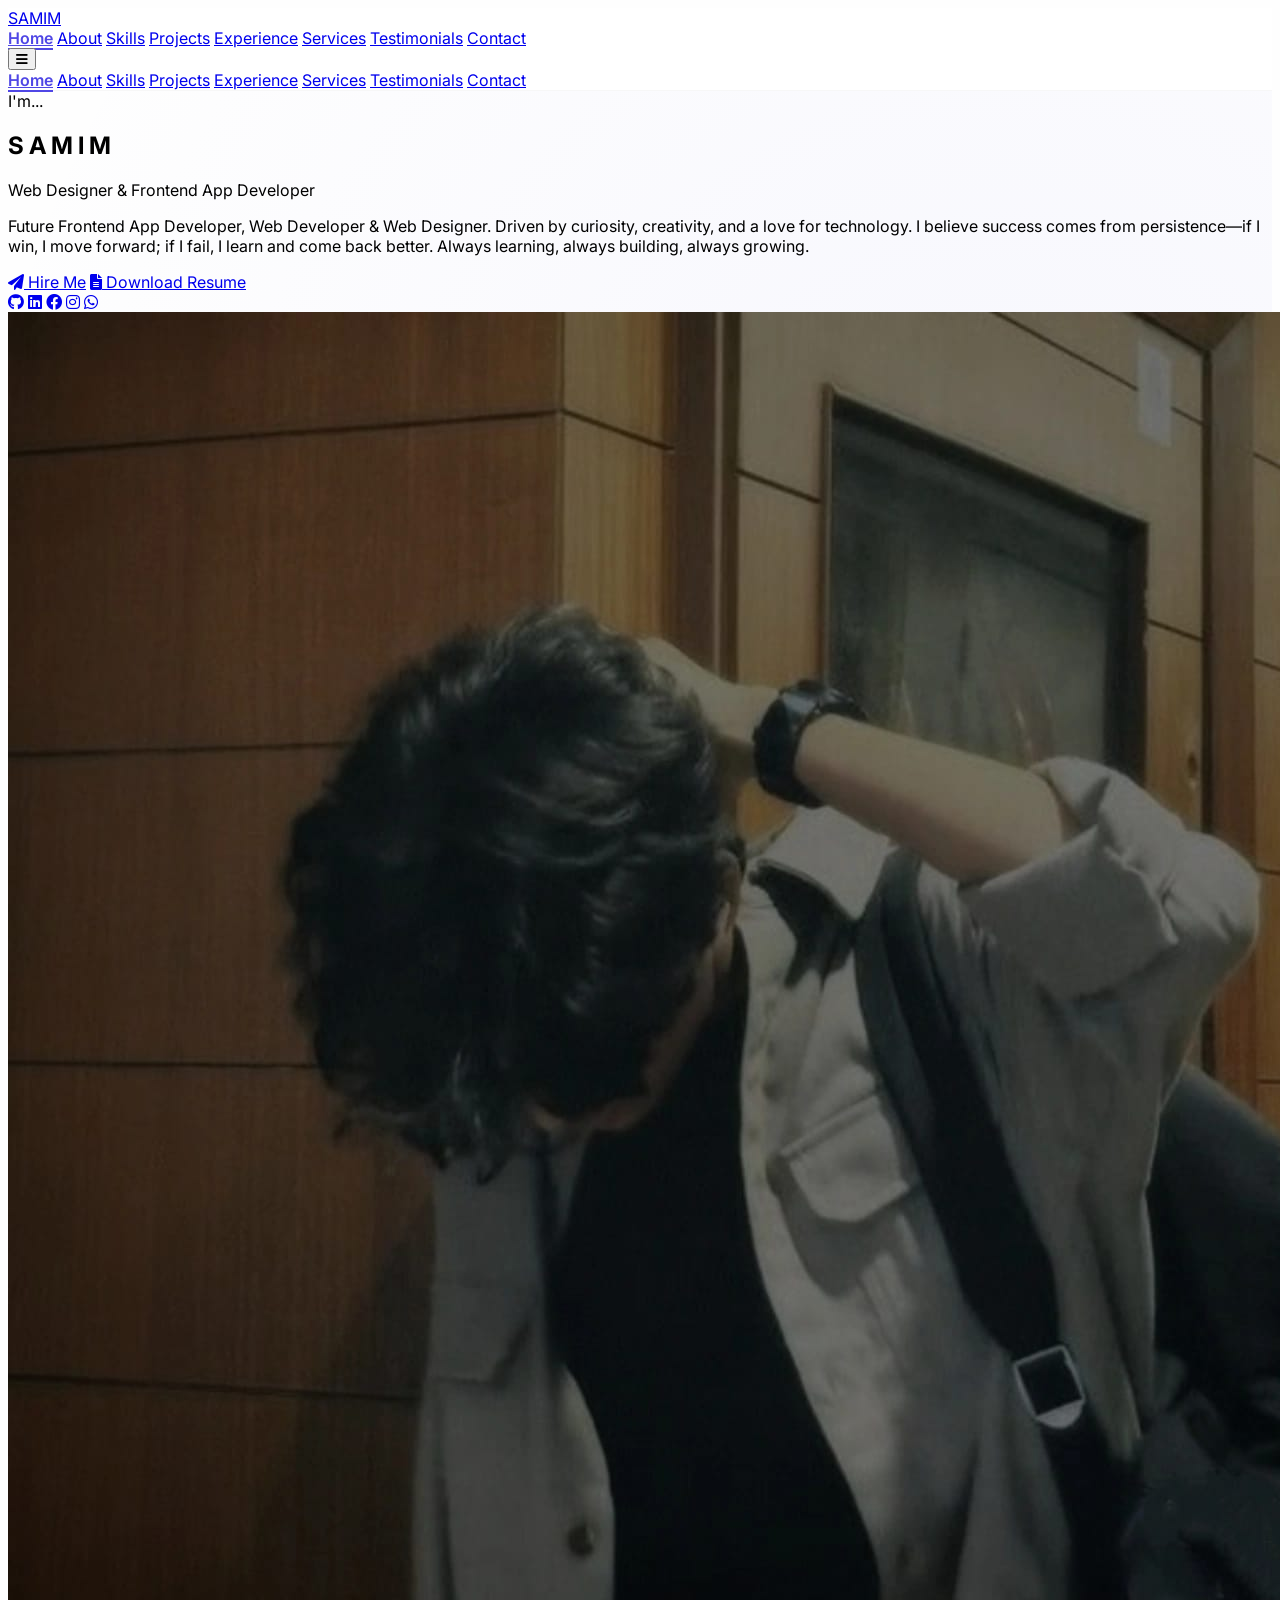
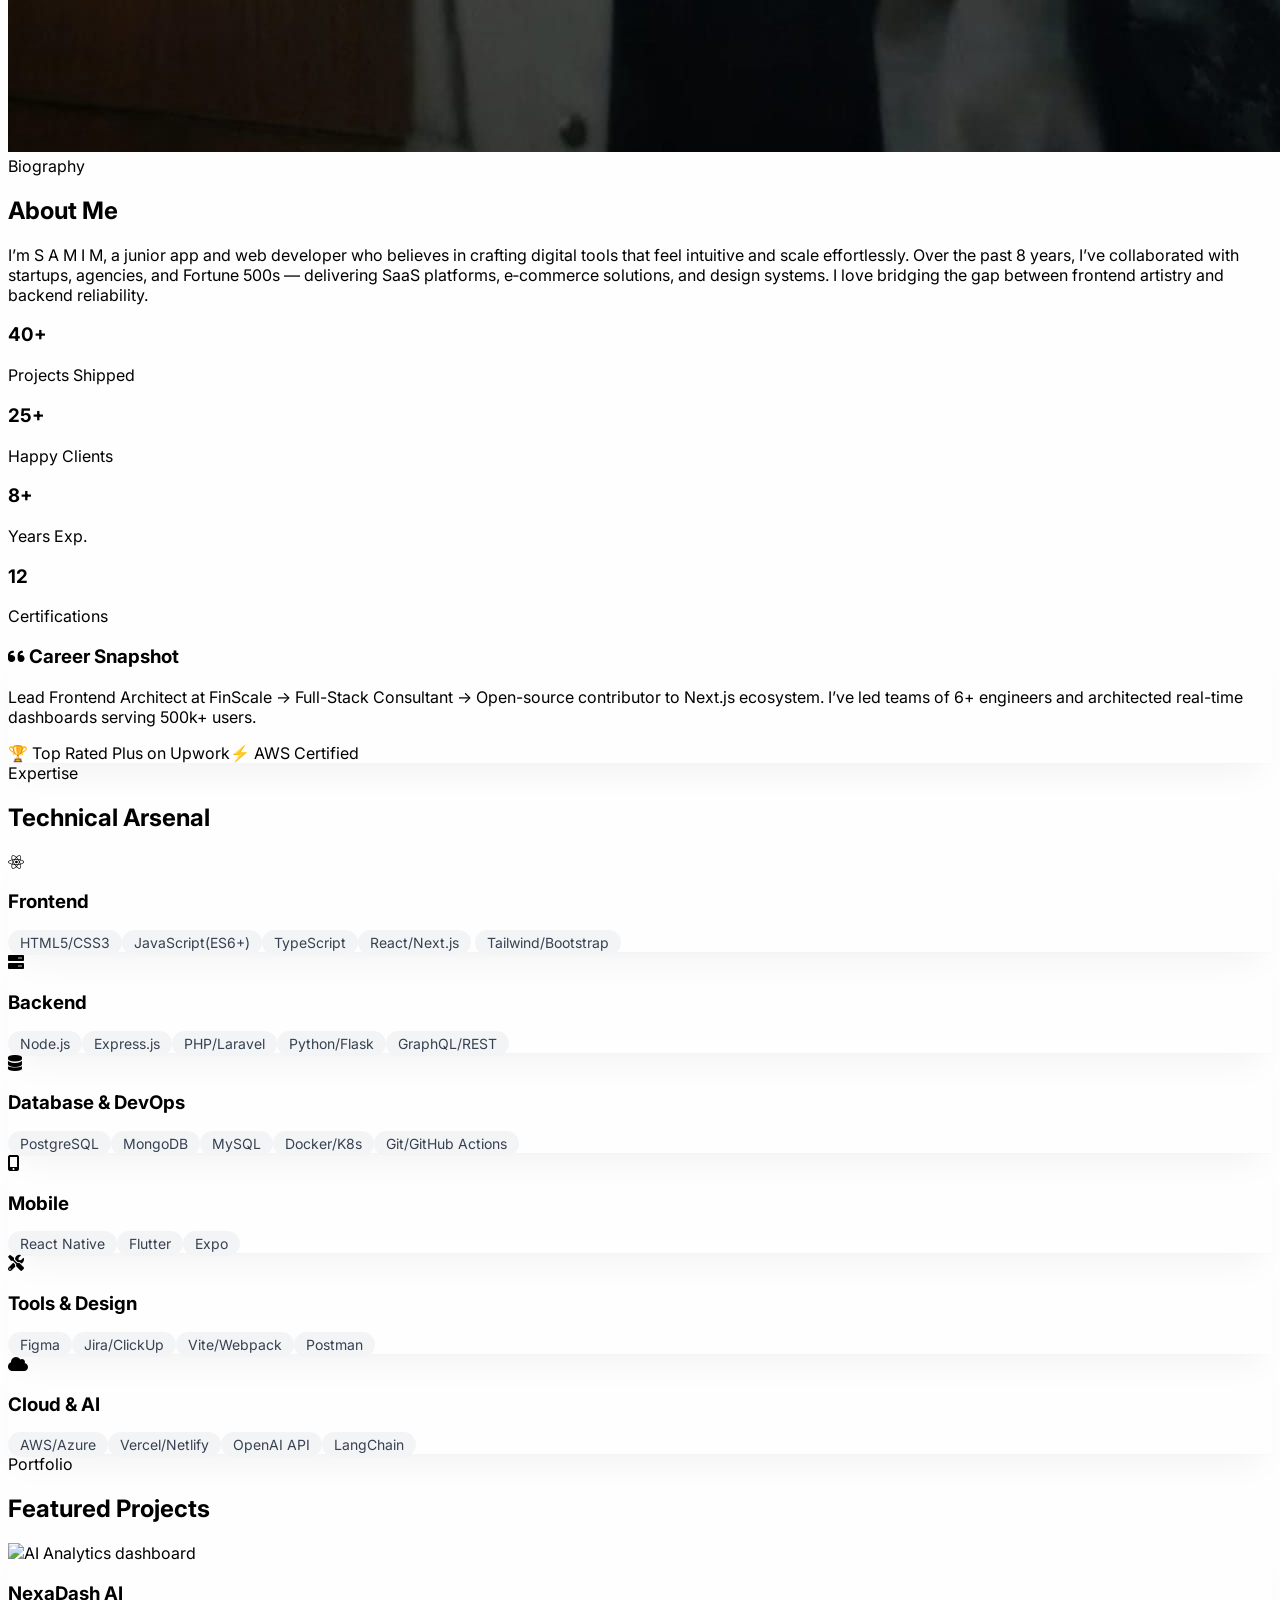
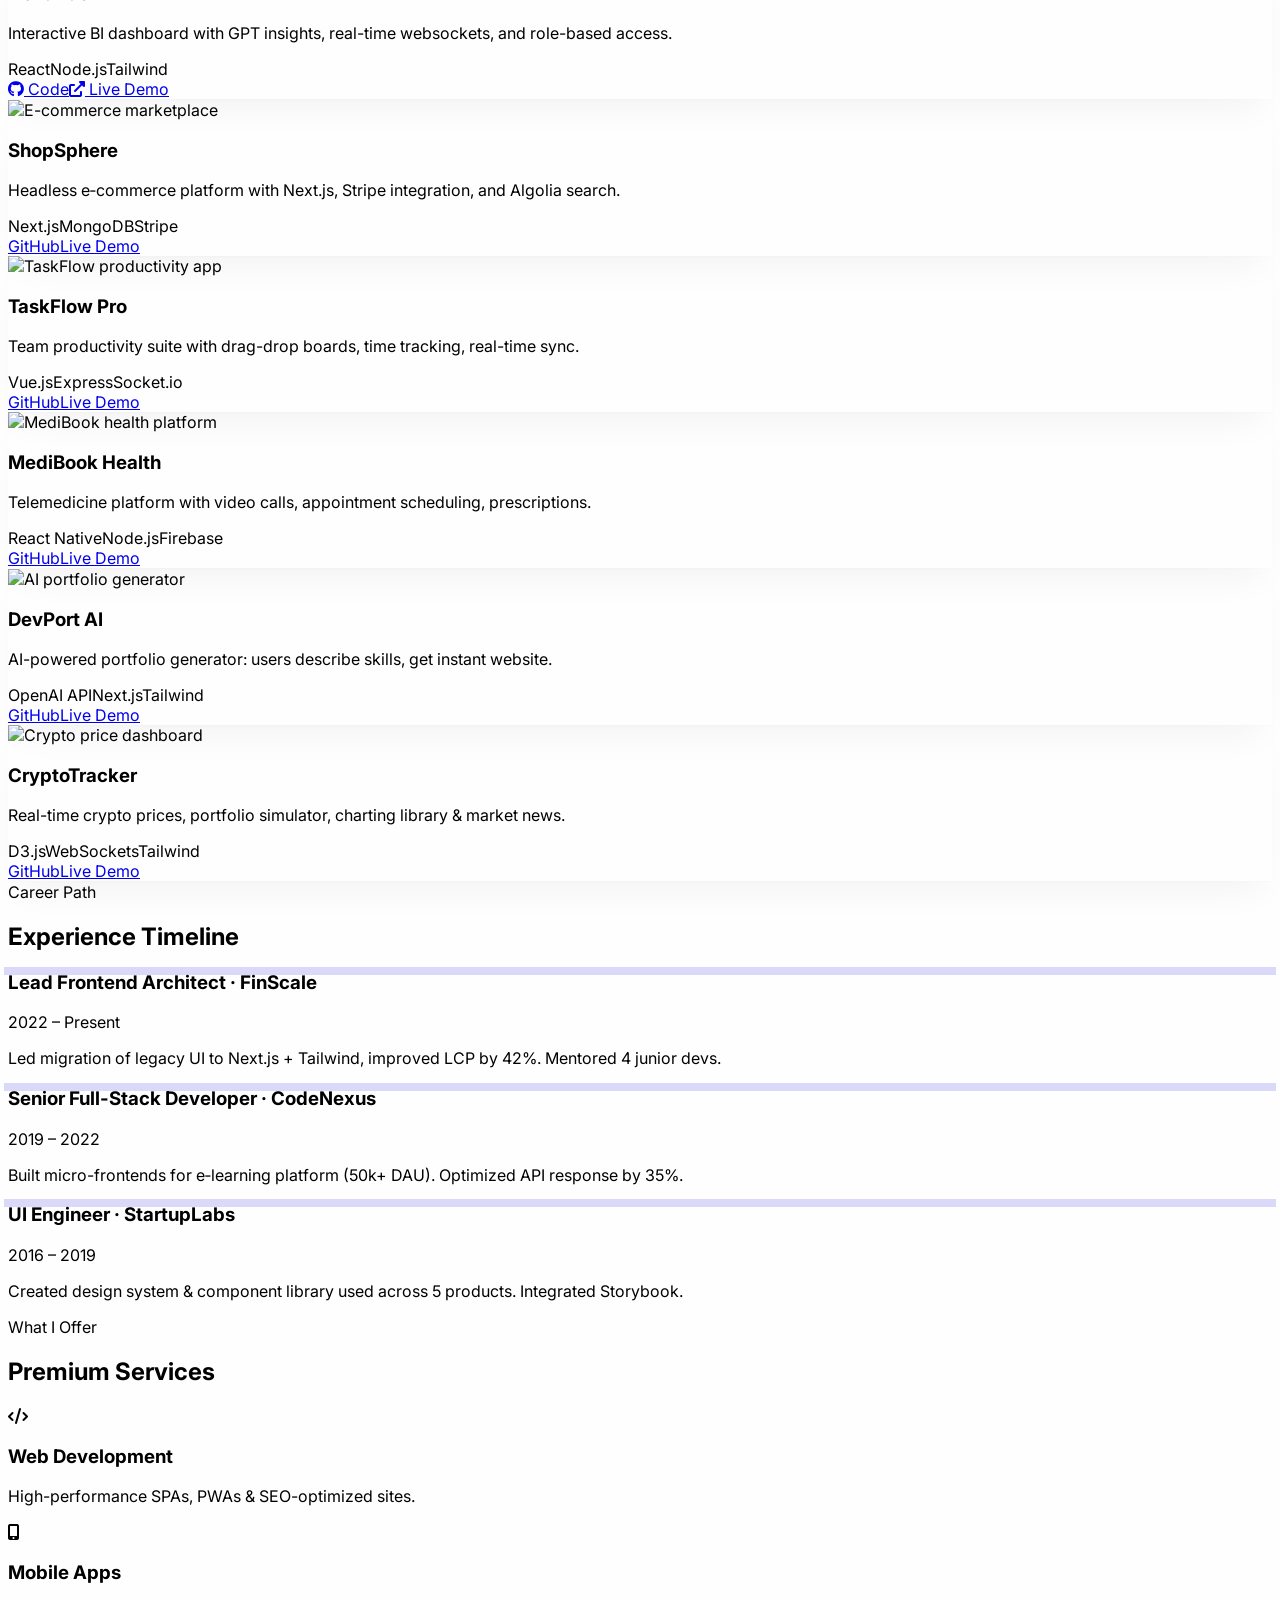
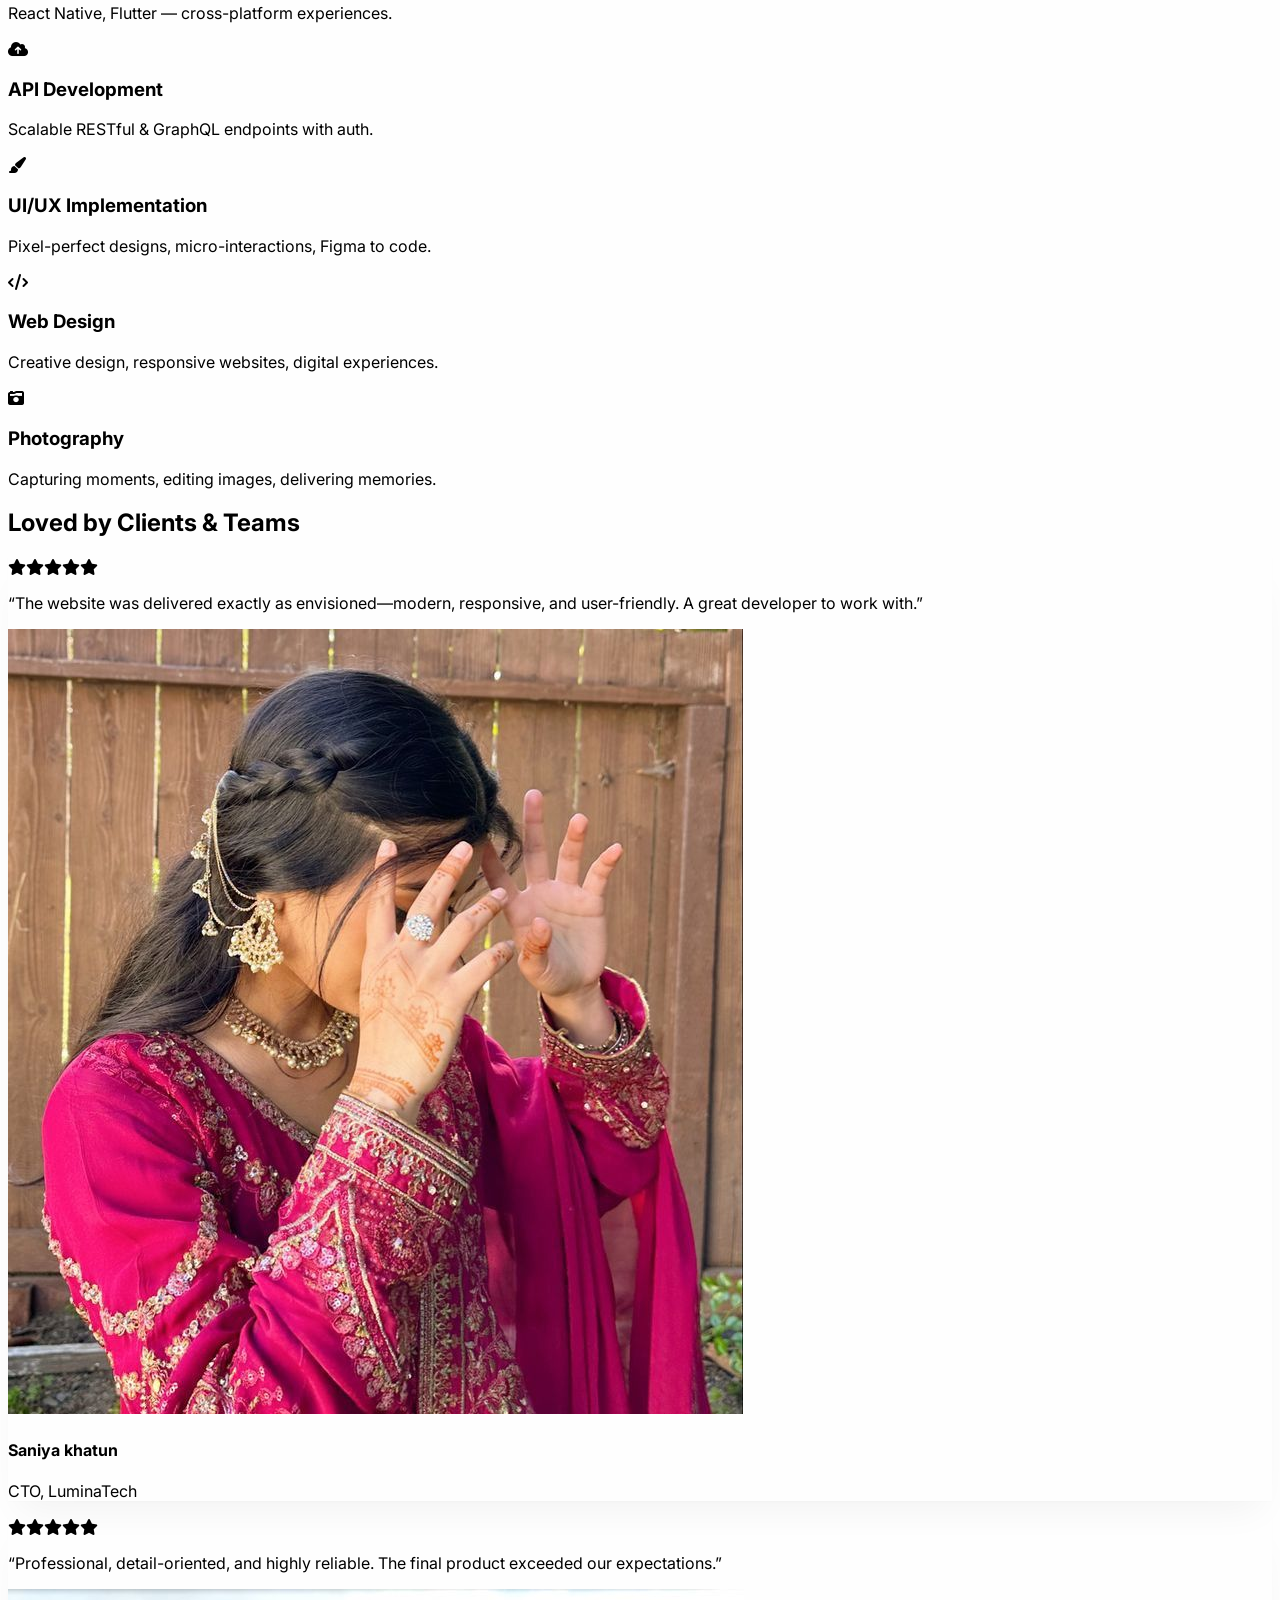
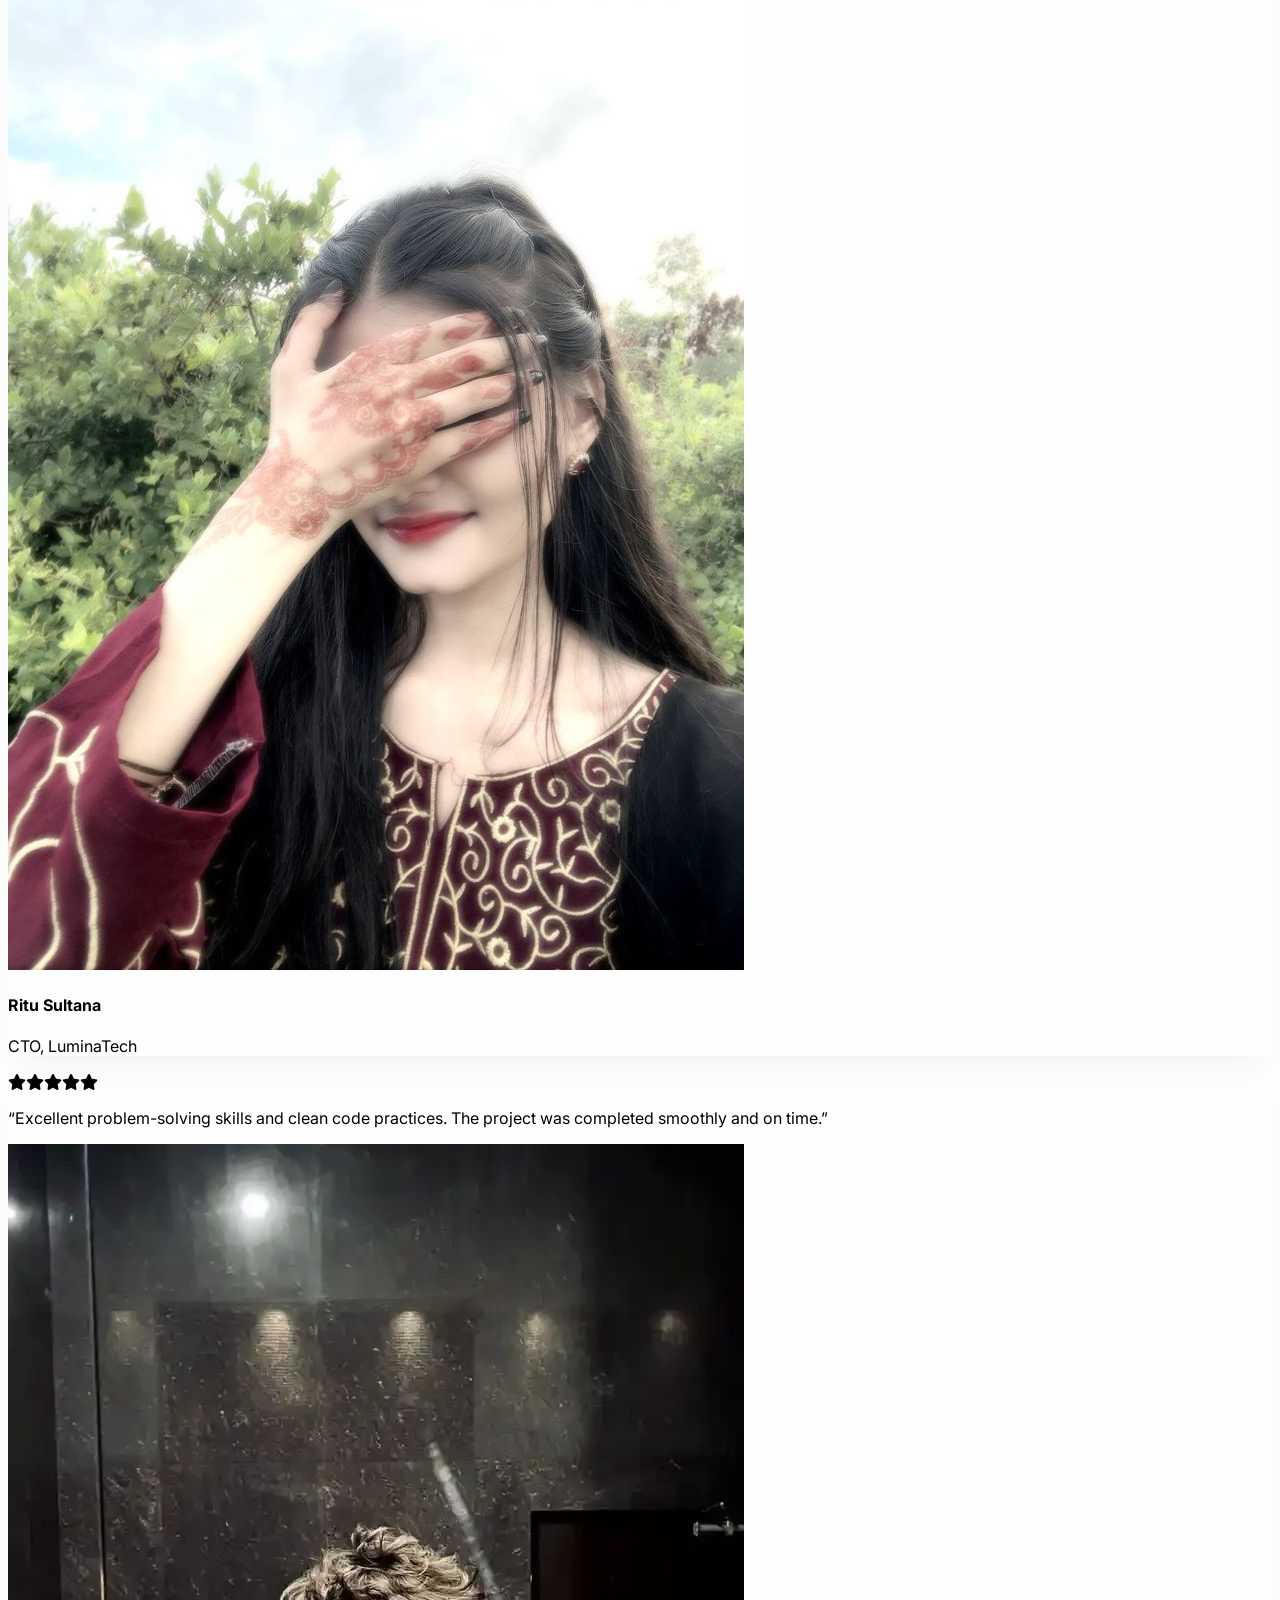
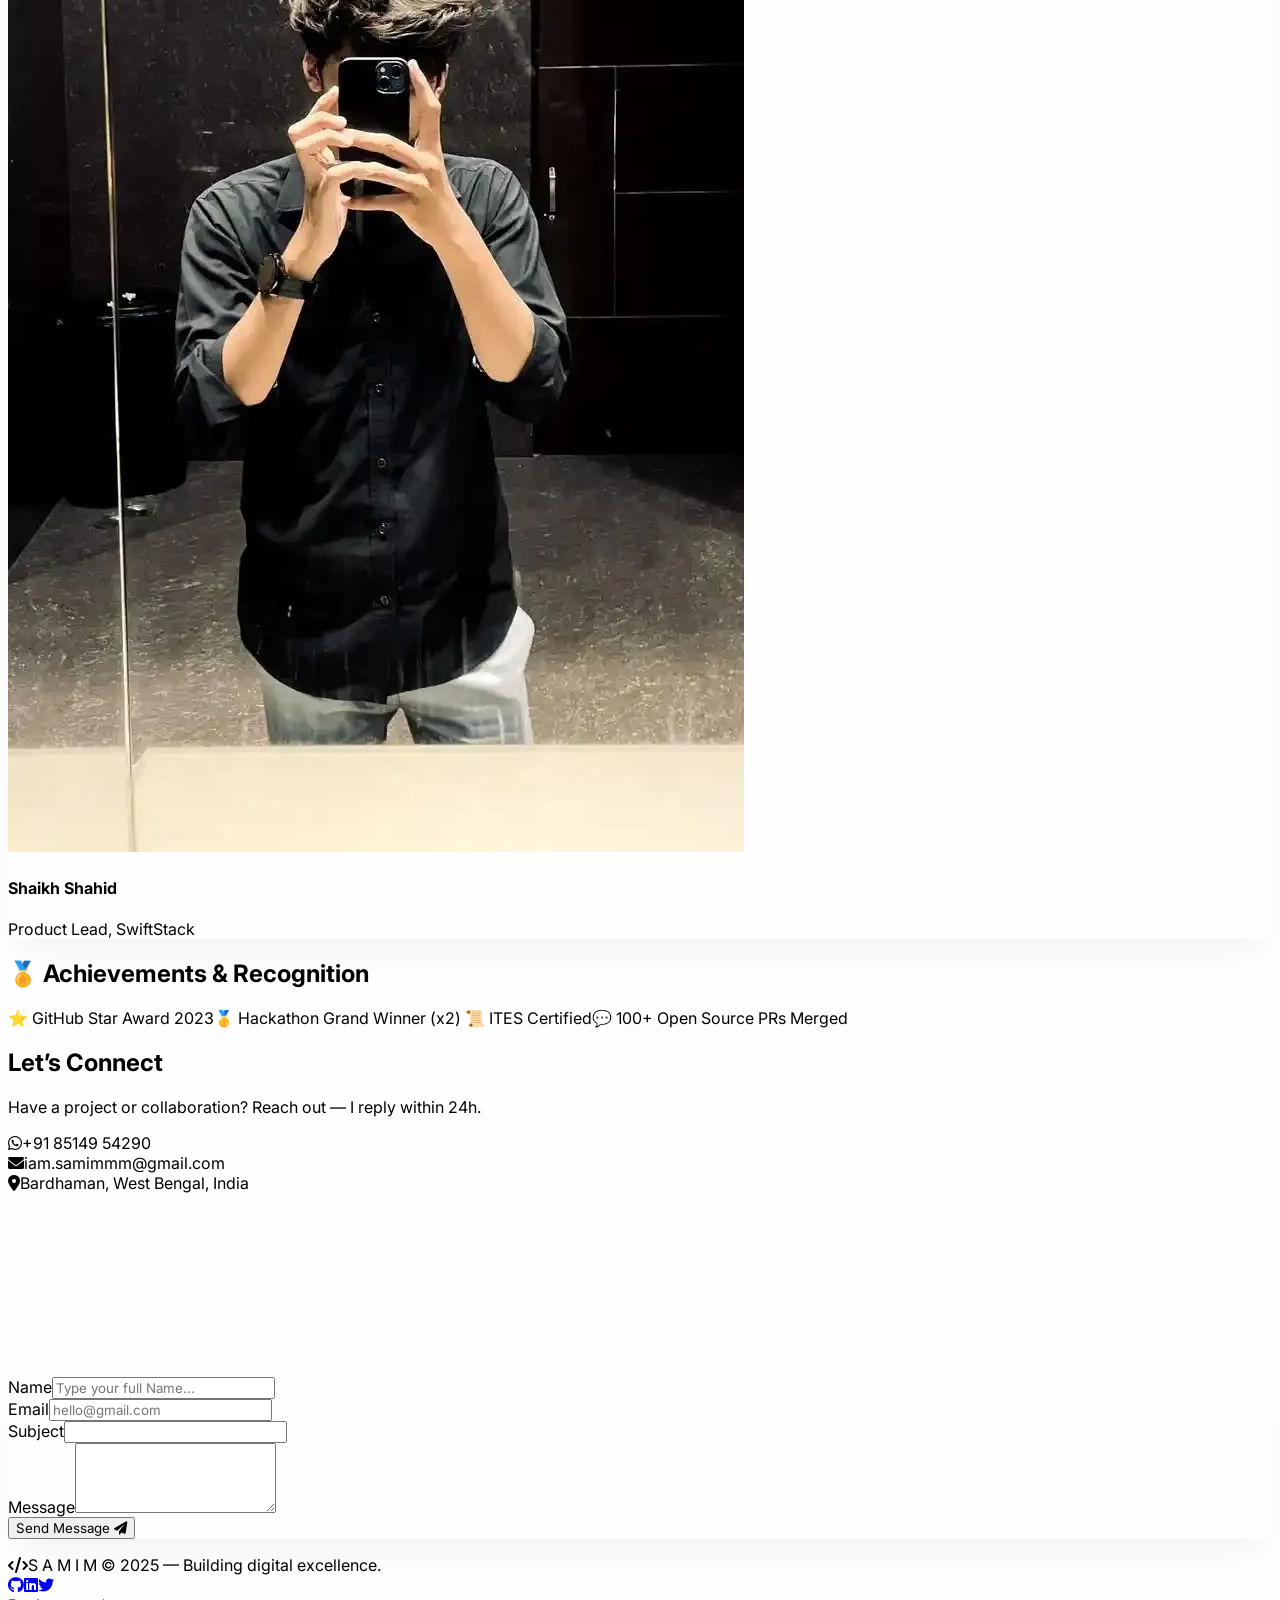
==== my-portfolio2/index.html @ 1e2cc50c "Add files via upload" ====
<!DOCTYPE html>
<html lang="en">

<head>
    <meta charset="UTF-8">
    <meta name="viewport" content="width=device-width, initial-scale=1.0, viewport-fit=cover">
    <meta name="description" content="Senior Full-Stack Developer & Frontend Architect specializing in modern web applications, React, Node.js, and scalable systems. 8+ years of experience delivering premium digital solutions.">
    <meta name="keywords" content="Full Stack Developer, Frontend Architect, Portfolio, React, Node.js, TypeScript, Tailwind">
    <meta name="author" content="S A M I M">
    <meta property="og:title" content="S A M I M | Senior Full-Stack Developer">
    <meta property="og:description" content="Crafting high-performance web experiences with modern tech stack. 40+ projects delivered.">
    <meta property="og:type" content="website">
    <meta property="og:image" content="https://via.placeholder.com/1200x630?text=Alex+Morgan+Portfolio">
    <meta name="twitter:card" content="summary_large_image">
    <meta name="twitter:title" content="S A M I M | Senior Full-Stack Developer">
    <meta name="twitter:description" content="Elevate your digital presence with expert frontend & backend engineering.">
    <title>S A M I M| Junior App & Web Developer</title>
    <!-- Tailwind CSS + Google Fonts + Font Awesome + AOS + GSAP (lightweight) -->
    <script src="https://cdn.tailwindcss.com"></script>
    <link href="https://fonts.googleapis.com/css2?family=Inter:opsz,wght@14..32,300;14..32,400;14..32,500;14..32,600;14..32,700;14..32,800&display=swap" rel="stylesheet">
    <link rel="stylesheet" href="https://cdnjs.cloudflare.com/ajax/libs/font-awesome/6.0.0-beta3/css/all.min.css">
    <link href="https://unpkg.com/aos@2.3.1/dist/aos.css" rel="stylesheet">
    <style>
        * {
            font-family: 'Inter', sans-serif;
            scroll-behavior: smooth;
        }
        
        body {
            background: #fefefe;
            overflow-x: hidden;
        }
        
        .glass-nav {
            background: rgba(255, 255, 255, 0.92);
            backdrop-filter: blur(12px);
            border-bottom: 1px solid rgba(0, 0, 0, 0.03);
        }
        
        .shadow-soft {
            box-shadow: 0 20px 35px -12px rgba(0, 0, 0, 0.05), 0 1px 2px rgba(0, 0, 0, 0.02);
        }
        
        .card-hover {
            transition: all 0.3s cubic-bezier(0.2, 0, 0, 1);
        }
        
        .card-hover:hover {
            transform: translateY(-6px);
            box-shadow: 0 30px 45px -20px rgba(0, 0, 0, 0.12);
        }
        
        .timeline-dot {
            box-shadow: 0 0 0 4px rgba(79, 70, 229, 0.2);
        }
        
        .btn-glow:hover {
            box-shadow: 0 8px 20px -6px rgba(79, 70, 229, 0.4);
            transform: translateY(-2px);
        }
        
        .hero-gradient {
            background: radial-gradient(circle at 80% 30%, rgba(99, 102, 241, 0.05) 0%, rgba(255, 255, 255, 0) 70%);
        }
        
         ::-webkit-scrollbar {
            width: 8px;
        }
        
         ::-webkit-scrollbar-track {
            background: #f1f1f1;
        }
        
         ::-webkit-scrollbar-thumb {
            background: #c7c7f0;
            border-radius: 8px;
        }
        
        .active-nav {
            color: #4f46e5;
            font-weight: 600;
            border-bottom: 2px solid #4f46e5;
        }
        
        .mobile-menu-active {
            max-height: 380px;
            opacity: 1;
            visibility: visible;
        }
    </style>
    <link rel="stylesheet" href="css/style.css">
    <link rel="stylesheet" href="css/responsive.css">
</head>

<body class="antialiased">

    <!-- ========== NAVIGATION (Sticky + Hamburger) ========== -->
    <header id="navbar" class="fixed top-0 w-full z-50 glass-nav transition-all duration-300">
        <div class="container mx-auto px-5 md:px-8 lg:px-12 py-4 flex justify-between items-center">
            <a href="#" class="text-2xl font-extrabold tracking-tight bg-gradient-to-r from-indigo-700 to-indigo-500 bg-clip-text text-transparent">SA<span class="text-indigo-600">MIM</span></a>
            <!-- Desktop Menu -->
            <nav class="hidden md:flex space-x-8 text-gray-700 font-medium">
                <a href="#home" class="nav-link hover:text-indigo-600 transition">Home</a>
                <a href="#about" class="nav-link hover:text-indigo-600 transition">About</a>
                <a href="#skills" class="nav-link hover:text-indigo-600 transition">Skills</a>
                <a href="#projects" class="nav-link hover:text-indigo-600 transition">Projects</a>
                <a href="#experience" class="nav-link hover:text-indigo-600 transition">Experience</a>
                <a href="#services" class="nav-link hover:text-indigo-600 transition">Services</a>
                <a href="#testimonials" class="nav-link hover:text-indigo-600 transition">Testimonials</a>
                <a href="#contact" class="nav-link hover:text-indigo-600 transition">Contact</a>
            </nav>
            <!-- Mobile Toggle -->
            <button id="menuBtn" class="block md:hidden text-2xl text-gray-700 focus:outline-none"><i class="fas fa-bars"></i></button>
        </div>
        <!-- Mobile Menu -->
        <div id="mobileMenu" class="md:hidden bg-white/95 backdrop-blur-xl overflow-hidden transition-all duration-500 ease-in-out shadow-lg">
            <div class="flex flex-col space-y-4 px-6 pb-6 pt-2 text-gray-800 font-medium">
                <a href="#home" class="mobile-nav-link py-2 border-b border-gray-100">Home</a>
                <a href="#about" class="mobile-nav-link py-2 border-b border-gray-100">About</a>
                <a href="#skills" class="mobile-nav-link py-2 border-b border-gray-100">Skills</a>
                <a href="#projects" class="mobile-nav-link py-2 border-b border-gray-100">Projects</a>
                <a href="#experience" class="mobile-nav-link py-2 border-b border-gray-100">Experience</a>
                <a href="#services" class="mobile-nav-link py-2 border-b border-gray-100">Services</a>
                <a href="#testimonials" class="mobile-nav-link py-2 border-b border-gray-100">Testimonials</a>
                <a href="#contact" class="mobile-nav-link py-2">Contact</a>
            </div>
        </div>
    </header>

    <main class="pt-20">
        <!-- ========== HERO SECTION ========== -->
        <section id="home" class="hero-gradient min-h-screen flex items-center py-20 px-5 md:px-8">
            <div class="container mx-auto grid md:grid-cols-2 gap-12 items-center">
                <div data-aos="fade-up" data-aos-duration="800">
                    <span class="text-indigo-600 font-semibold tracking-wide text-sm capitalize"> I'm... </span>
                    <h1 class="text-5xl md:text-7xl font-extrabold mt-4 leading-tight tracking-tight">S A M I M</h1>
                    <p class="text-2xl md:text-3xl font-medium text-gray-800 mt-2">Web Designer & <span class="text-indigo-600">Frontend App Developer</span></p>
                    <p class="text-gray-500 text-lg mt-6 max-w-xl">Future Frontend App Developer, Web Developer & Web Designer. Driven by curiosity, creativity, and a love for technology. I believe success comes from persistence—if I win, I move forward; if I fail, I learn and come back better. Always
                        learning, always building, always growing.</p>
                    <div class="flex flex-wrap gap-4 mt-8">
                        <a href="#contact" class="bg-indigo-600 text-white px-7 py-3 rounded-full font-semibold shadow-md btn-glow transition flex items-center gap-2"><i class="fas fa-paper-plane"></i> Hire Me</a>
                        <a href="#" class="border border-indigo-300 text-indigo-700 px-7 py-3 rounded-full font-semibold hover:bg-indigo-50 transition flex items-center gap-2"><i class="fas fa-file-alt"></i> Download Resume</a>
                    </div>
                    <div class="flex gap-6 mt-10 text-gray-600 text-2xl">
                        <a href="https://github.com/Prince-Samim" class="hover:text-indigo-600 transition"><i class="fab fa-github"></i></a>
                        <a href="https://www.linkedin.com/in/s-a-m-i-m/" class="hover:text-indigo-600 transition"><i class="fab fa-linkedin"></i></a>
                        <a href="https://www.facebook.com/iam.Samimm/" class="hover:text-indigo-600 transition"><i class="fab fa-facebook"></i></a>
                        <a href="https://www.instagram.com/iam.samimm?igsh=azhzYTc3MmI4dGhn" class="hover:text-indigo-600 transition"><i class="fab fa-instagram"></i></a>
                        <a href="https://whatsapp.com/channel/0029VbCT0aHCxoAwTKEg6G0I" class="hover:text-indigo-600 transition"><i class="fab fa-whatsapp"></i></a>
                    </div>
                </div>
                <div data-aos="fade-left" data-aos-duration="900" class="relative flex justify-center">
                    <div class="w-80 h-80 md:w-96 md:h-96 rounded-full bg-gradient-to-tr from-indigo-200 via-purple-100 to-white shadow-xl flex items-center justify-center overflow-hidden border-4 border-white">
                        <img src="new_portfolio.JPEG" alt="S A M I M profile" class="w-full h-full object-cover">
                    </div>
                </div>
            </div>
        </section>

        <!-- ========== ABOUT SECTION (with counters) ========== -->
        <section id="about" class="py-24 px-5 bg-white">
            <div class="container mx-auto max-w-6xl">
                <div class="text-center mb-14" data-aos="fade-up"><span class="text-indigo-600 font-semibold">Biography</span>
                    <h2 class="text-4xl md:text-5xl font-bold mt-2">About Me</h2>
                </div>
                <div class="grid md:grid-cols-2 gap-12 items-center">
                    <div data-aos="fade-right">
                        <p class="text-gray-700 text-lg leading-relaxed">I’m S A M I M, a junior app and web developer who believes in crafting digital tools that feel intuitive and scale effortlessly. Over the past 8 years, I’ve collaborated with startups, agencies, and Fortune 500s — delivering SaaS
                            platforms, e‑commerce solutions, and design systems. I love bridging the gap between frontend artistry and backend reliability.</p>
                        <div class="grid grid-cols-2 gap-6 mt-8">
                            <div class="bg-gray-50 p-5 rounded-2xl shadow-sm">
                                <h3 class="text-3xl font-bold text-indigo-600">40+</h3>
                                <p class="text-gray-600">Projects Shipped</p>
                            </div>
                            <div class="bg-gray-50 p-5 rounded-2xl shadow-sm">
                                <h3 class="text-3xl font-bold text-indigo-600">25+</h3>
                                <p class="text-gray-600">Happy Clients</p>
                            </div>
                            <div class="bg-gray-50 p-5 rounded-2xl shadow-sm">
                                <h3 class="text-3xl font-bold text-indigo-600">8+</h3>
                                <p class="text-gray-600">Years Exp.</p>
                            </div>
                            <div class="bg-gray-50 p-5 rounded-2xl shadow-sm">
                                <h3 class="text-3xl font-bold text-indigo-600">12</h3>
                                <p class="text-gray-600">Certifications</p>
                            </div>
                        </div>
                    </div>
                    <div data-aos="fade-left" class="bg-indigo-50/30 p-8 rounded-3xl shadow-soft">
                        <h3 class="text-2xl font-semibold flex items-center gap-2"><i class="fas fa-quote-left text-indigo-400"></i> Career Snapshot</h3>
                        <p class="mt-4 text-gray-700">Lead Frontend Architect at FinScale → Full-Stack Consultant → Open-source contributor to Next.js ecosystem. I’ve led teams of 6+ engineers and architected real-time dashboards serving 500k+ users.</p>
                        <div class="mt-6 flex flex-wrap gap-2"><span class="bg-white px-3 py-1 rounded-full text-sm shadow-sm">🏆 Top Rated Plus on Upwork</span><span class="bg-white px-3 py-1 rounded-full text-sm shadow-sm">⚡ AWS Certified</span></div>
                    </div>
                </div>
            </div>
        </section>

        <!-- ========== SKILLS SECTION (cards + categories) ========== -->
        <section id="skills" class="py-24 bg-gray-50 px-5">
            <div class="container mx-auto max-w-6xl">
                <div class="text-center mb-12" data-aos="fade-up"><span class="text-indigo-600 font-semibold">Expertise</span>
                    <h2 class="text-4xl font-bold mt-2">Technical Arsenal</h2>
                </div>
                <div class="grid md:grid-cols-3 gap-8">
                    <div data-aos="zoom-in-up" class="bg-white p-6 rounded-2xl shadow-soft"><i class="fab fa-react text-4xl text-indigo-500"></i>
                        <h3 class="text-xl font-bold mt-3">Frontend</h3>
                        <div class="flex flex-wrap gap-2 mt-3"><span class="skill-badge bg-gray-100 px-3 py-1 rounded-full text-sm">HTML5/CSS3</span><span class="skill-badge">JavaScript(ES6+)</span><span class="skill-badge">TypeScript</span><span class="skill-badge">React/Next.js</span>
                            <span class="skill-badge">Tailwind/Bootstrap</span>
                        </div>
                    </div>
                    <div data-aos="zoom-in-up" data-aos-delay="100" class="bg-white p-6 rounded-2xl shadow-soft"><i class="fas fa-server text-4xl text-indigo-500"></i>
                        <h3 class="text-xl font-bold mt-3">Backend</h3>
                        <div class="flex flex-wrap gap-2 mt-3"><span class="skill-badge bg-gray-100 px-3 py-1 rounded-full text-sm">Node.js</span><span class="skill-badge">Express.js</span><span class="skill-badge">PHP/Laravel</span><span class="skill-badge">Python/Flask</span><span class="skill-badge">GraphQL/REST</span></div>
                    </div>
                    <div data-aos="zoom-in-up" data-aos-delay="200" class="bg-white p-6 rounded-2xl shadow-soft"><i class="fas fa-database text-4xl text-indigo-500"></i>
                        <h3 class="text-xl font-bold mt-3">Database & DevOps</h3>
                        <div class="flex flex-wrap gap-2 mt-3"><span class="skill-badge">PostgreSQL</span><span class="skill-badge">MongoDB</span><span class="skill-badge">MySQL</span><span class="skill-badge">Docker/K8s</span><span class="skill-badge">Git/GitHub Actions</span></div>
                    </div>
                    <div data-aos="zoom-in-up" data-aos-delay="300" class="bg-white p-6 rounded-2xl shadow-soft"><i class="fas fa-mobile-alt text-4xl text-indigo-500"></i>
                        <h3 class="text-xl font-bold mt-3">Mobile</h3>
                        <div class="flex flex-wrap gap-2 mt-3"><span class="skill-badge">React Native</span><span class="skill-badge">Flutter</span><span class="skill-badge">Expo</span></div>
                    </div>
                    <div data-aos="zoom-in-up" data-aos-delay="400" class="bg-white p-6 rounded-2xl shadow-soft"><i class="fas fa-tools text-4xl text-indigo-500"></i>
                        <h3 class="text-xl font-bold mt-3">Tools & Design</h3>
                        <div class="flex flex-wrap gap-2 mt-3"><span class="skill-badge">Figma</span><span class="skill-badge">Jira/ClickUp</span><span class="skill-badge">Vite/Webpack</span><span class="skill-badge">Postman</span></div>
                    </div>
                    <div data-aos="zoom-in-up" data-aos-delay="500" class="bg-white p-6 rounded-2xl shadow-soft"><i class="fas fa-cloud text-4xl text-indigo-500"></i>
                        <h3 class="text-xl font-bold mt-3">Cloud & AI</h3>
                        <div class="flex flex-wrap gap-2 mt-3"><span class="skill-badge">AWS/Azure</span><span class="skill-badge">Vercel/Netlify</span><span class="skill-badge">OpenAI API</span><span class="skill-badge">LangChain</span></div>
                    </div>
                </div>
            </div>
        </section>

        <!-- ========== FEATURED PROJECTS (6 cards) ========== -->
        <section id="projects" class="py-24 px-5 bg-white">
            <div class="container mx-auto max-w-6xl">
                <div class="text-center mb-12" data-aos="fade-up"><span class="text-indigo-600 font-semibold">Portfolio</span>
                    <h2 class="text-4xl font-bold">Featured Projects</h2>
                </div>
                <div class="grid md:grid-cols-2 lg:grid-cols-3 gap-8">
                    <!-- Project 1 -->
                    <div data-aos="flip-left" class="bg-gray-50 rounded-2xl overflow-hidden shadow-soft card-hover">
                        <img src="https://placehold.co/600x400/EEF2FF/4f46e5?text=AI+Analytics" alt="AI Analytics dashboard" class="w-full h-48 object-cover">
                        <div class="p-5">
                            <h3 class="text-xl font-bold">NexaDash AI</h3>
                            <p class="text-gray-500 text-sm mt-1">Interactive BI dashboard with GPT insights, real-time websockets, and role-based access.</p>
                            <div class="flex flex-wrap gap-1 mt-3"><span class="text-xs bg-indigo-100 text-indigo-700 px-2 py-1 rounded">React</span><span class="text-xs bg-indigo-100 text-indigo-700 px-2 py-1 rounded">Node.js</span><span class="text-xs bg-indigo-100 text-indigo-700 px-2 py-1 rounded">Tailwind</span></div>
                            <div class="flex gap-3 mt-5"><a href="#" class="text-indigo-600 text-sm font-medium"><i class="fab fa-github"></i> Code</a><a href="#" class="text-indigo-600 text-sm font-medium"><i class="fas fa-external-link-alt"></i> Live Demo</a></div>
                        </div>
                    </div>
                    <!-- Project 2 -->
                    <div data-aos="flip-left" data-aos-delay="100" class="bg-gray-50 rounded-2xl overflow-hidden shadow-soft card-hover">
                        <img src="https://placehold.co/600x400/F3E8FF/6b21a8?text=Ecomm+Marketplace" alt="E-commerce marketplace" class="w-full h-48 object-cover">
                        <div class="p-5">
                            <h3 class="text-xl font-bold">ShopSphere</h3>
                            <p class="text-gray-500 text-sm mt-1">Headless e‑commerce platform with Next.js, Stripe integration, and Algolia search.</p>
                            <div class="flex flex-wrap gap-1 mt-3"><span class="text-xs bg-indigo-100 text-indigo-700 px-2 py-1 rounded">Next.js</span><span class="text-xs bg-indigo-100 text-indigo-700 px-2 py-1 rounded">MongoDB</span><span class="text-xs bg-indigo-100 text-indigo-700 px-2 py-1 rounded">Stripe</span></div>
                            <div class="flex gap-3 mt-5"><a href="#" class="text-indigo-600 text-sm">GitHub</a><a href="#" class="text-indigo-600 text-sm">Live Demo</a></div>
                        </div>
                    </div>
                    <!-- Project 3 -->
                    <div data-aos="flip-left" data-aos-delay="200" class="bg-gray-50 rounded-2xl overflow-hidden shadow-soft card-hover">
                        <img src="https://placehold.co/600x400/FFEDD5/orange?text=TaskFlow" alt="TaskFlow productivity app" class="w-full h-48 object-cover">
                        <div class="p-5">
                            <h3 class="text-xl font-bold">TaskFlow Pro</h3>
                            <p class="text-gray-500 text-sm mt-1">Team productivity suite with drag-drop boards, time tracking, real-time sync.</p>
                            <div class="flex flex-wrap gap-1 mt-3"><span class="text-xs bg-indigo-100 text-indigo-700 px-2 py-1 rounded">Vue.js</span><span class="text-xs bg-indigo-100 text-indigo-700 px-2 py-1 rounded">Express</span><span class="text-xs bg-indigo-100 text-indigo-700 px-2 py-1 rounded">Socket.io</span></div>
                            <div class="flex gap-3 mt-5"><a href="#" class="text-indigo-600 text-sm">GitHub</a><a href="#" class="text-indigo-600 text-sm">Live Demo</a></div>
                        </div>
                    </div>
                    <!-- Project 4 -->
                    <div data-aos="flip-left" data-aos-delay="300" class="bg-gray-50 rounded-2xl overflow-hidden shadow-soft card-hover">
                        <img src="https://placehold.co/600x400/DBEAFE/2563eb?text=MediBook" alt="MediBook health platform" class="w-full h-48 object-cover">
                        <div class="p-5">
                            <h3 class="text-xl font-bold">MediBook Health</h3>
                            <p class="text-gray-500 text-sm mt-1">Telemedicine platform with video calls, appointment scheduling, prescriptions.</p>
                            <div class="flex flex-wrap gap-1 mt-3"><span class="text-xs bg-indigo-100 text-indigo-700 px-2 py-1 rounded">React Native</span><span class="text-xs bg-indigo-100 text-indigo-700 px-2 py-1 rounded">Node.js</span><span class="text-xs bg-indigo-100 text-indigo-700 px-2 py-1 rounded">Firebase</span></div>
                            <div class="flex gap-3 mt-5"><a href="#" class="text-indigo-600 text-sm">GitHub</a><a href="#" class="text-indigo-600 text-sm">Live Demo</a></div>
                        </div>
                    </div>
                    <!-- Project 5 -->
                    <div data-aos="flip-left" data-aos-delay="400" class="bg-gray-50 rounded-2xl overflow-hidden shadow-soft card-hover">
                        <img src="https://placehold.co/600x400/FCE7F3/pink?text=Portfolio+Gen" alt="AI portfolio generator" class="w-full h-48 object-cover">
                        <div class="p-5">
                            <h3 class="text-xl font-bold">DevPort AI</h3>
                            <p class="text-gray-500 text-sm mt-1">AI-powered portfolio generator: users describe skills, get instant website.</p>
                            <div class="flex flex-wrap gap-1 mt-3"><span class="text-xs bg-indigo-100 text-indigo-700 px-2 py-1 rounded">OpenAI API</span><span class="text-xs bg-indigo-100 text-indigo-700 px-2 py-1 rounded">Next.js</span><span class="text-xs bg-indigo-100 text-indigo-700 px-2 py-1 rounded">Tailwind</span></div>
                            <div class="flex gap-3 mt-5"><a href="#" class="text-indigo-600 text-sm">GitHub</a><a href="#" class="text-indigo-600 text-sm">Live Demo</a></div>
                        </div>
                    </div>
                    <!-- Project 6 -->
                    <div data-aos="flip-left" data-aos-delay="500" class="bg-gray-50 rounded-2xl overflow-hidden shadow-soft card-hover">
                        <img src="https://placehold.co/600x400/E0E7FF/4338ca?text=CryptoDash" alt="Crypto price dashboard" class="w-full h-48 object-cover">
                        <div class="p-5">
                            <h3 class="text-xl font-bold">CryptoTracker</h3>
                            <p class="text-gray-500 text-sm mt-1">Real-time crypto prices, portfolio simulator, charting library & market news.</p>
                            <div class="flex flex-wrap gap-1 mt-3"><span class="text-xs bg-indigo-100 text-indigo-700 px-2 py-1 rounded">D3.js</span><span class="text-xs bg-indigo-100 text-indigo-700 px-2 py-1 rounded">WebSockets</span><span class="text-xs bg-indigo-100 text-indigo-700 px-2 py-1 rounded">Tailwind</span></div>
                            <div class="flex gap-3 mt-5"><a href="#" class="text-indigo-600 text-sm">GitHub</a><a href="#" class="text-indigo-600 text-sm">Live Demo</a></div>
                        </div>
                    </div>
                </div>
            </div>
        </section>

        <!-- ========== EXPERIENCE TIMELINE ========== -->
        <section id="experience" class="py-24 bg-gray-50 px-5">
            <div class="container mx-auto max-w-5xl">
                <div class="text-center mb-14"><span class="text-indigo-600 font-semibold">Career Path</span>
                    <h2 class="text-4xl font-bold">Experience Timeline</h2>
                </div>
                <div class="relative border-l-4 border-indigo-200 ml-4 md:ml-12">
                    <div class="mb-10 ml-6" data-aos="fade-right">
                        <div class="absolute w-4 h-4 bg-indigo-600 rounded-full -left-2.5 mt-2 timeline-dot"></div>
                        <h3 class="text-xl font-bold">Lead Frontend Architect · FinScale</h3>
                        <p class="text-indigo-500 text-sm">2022 – Present</p>
                        <p class="text-gray-600 mt-2">Led migration of legacy UI to Next.js + Tailwind, improved LCP by 42%. Mentored 4 junior devs.</p>
                    </div>
                    <div class="mb-10 ml-6" data-aos="fade-right" data-aos-delay="100">
                        <div class="absolute w-4 h-4 bg-indigo-600 rounded-full -left-2.5 mt-2 timeline-dot"></div>
                        <h3 class="text-xl font-bold">Senior Full-Stack Developer · CodeNexus</h3>
                        <p class="text-indigo-500 text-sm">2019 – 2022</p>
                        <p class="text-gray-600 mt-2">Built micro-frontends for e‑learning platform (50k+ DAU). Optimized API response by 35%.</p>
                    </div>
                    <div class="mb-10 ml-6" data-aos="fade-right" data-aos-delay="200">
                        <div class="absolute w-4 h-4 bg-indigo-600 rounded-full -left-2.5 mt-2 timeline-dot"></div>
                        <h3 class="text-xl font-bold">UI Engineer · StartupLabs</h3>
                        <p class="text-indigo-500 text-sm">2016 – 2019</p>
                        <p class="text-gray-600 mt-2">Created design system & component library used across 5 products. Integrated Storybook.</p>
                    </div>
                </div>
            </div>
        </section>

        <!-- ========== SERVICES SECTION ========== -->
        <section id="services" class="py-24 bg-white px-5">
            <div class="container mx-auto max-w-6xl text-center">
                <div data-aos="fade-up"><span class="text-indigo-600 font-semibold">What I Offer</span>
                    <h2 class="text-4xl font-bold mt-1">Premium Services</h2>
                </div>
                <div class="grid sm:grid-cols-2 lg:grid-cols-3 gap-7 mt-12">
                    <div data-aos="zoom-in" class="p-6 border border-gray-100 rounded-2xl shadow-sm hover:shadow-md transition"><i class="fas fa-code text-3xl text-indigo-500"></i>
                        <h3 class="text-xl font-bold mt-3">Web Development</h3>
                        <p class="text-gray-500">High-performance SPAs, PWAs & SEO-optimized sites.</p>
                    </div>
                    <div data-aos="zoom-in" data-aos-delay="100" class="p-6 border border-gray-100 rounded-2xl"><i class="fas fa-mobile-alt text-3xl text-indigo-500"></i>
                        <h3 class="text-xl font-bold mt-3">Mobile Apps</h3>
                        <p class="text-gray-500">React Native, Flutter — cross-platform experiences.</p>
                    </div>
                    <div data-aos="zoom-in" data-aos-delay="200" class="p-6 border border-gray-100 rounded-2xl"><i class="fas fa-cloud-upload-alt text-3xl text-indigo-500"></i>
                        <h3 class="text-xl font-bold mt-3">API Development</h3>
                        <p class="text-gray-500">Scalable RESTful & GraphQL endpoints with auth.</p>
                    </div>
                    <div data-aos="zoom-in" data-aos-delay="300" class="p-6 border border-gray-100 rounded-2xl"><i class="fas fa-paint-brush text-3xl text-indigo-500"></i>
                        <h3 class="text-xl font-bold mt-3">UI/UX Implementation</h3>
                        <p class="text-gray-500">Pixel-perfect designs, micro-interactions, Figma to code.</p>
                    </div>
                    <div data-aos="zoom-in" data-aos-delay="400" class="p-6 border border-gray-100 rounded-2xl"><i class="fas fa-code text-3xl text-indigo-500"></i>
                        <h3 class="text-xl font-bold mt-3">Web Design</h3>
                        <p class="text-gray-500">Creative design, responsive websites, digital experiences.</p>
                    </div>
                    <div data-aos="zoom-in" data-aos-delay="500" class="p-6 border border-gray-100 rounded-2xl"><i class="fas fa-camera-retro text-3xl text-indigo-500"></i>
                        <h3 class="text-xl font-bold mt-3">Photography</h3>
                        <p class="text-gray-500">Capturing moments, editing images, delivering memories.</p>
                    </div>
                </div>
            </div>
        </section>

        <!-- ========== TESTIMONIALS ========== -->
        <section id="testimonials" class="py-24 bg-indigo-50/40 px-5">
            <div class="container mx-auto max-w-5xl text-center">
                <h2 class="text-4xl font-bold">Loved by Clients & Teams</h2>
                <div class="grid md:grid-cols-2 gap-8 mt-12">
                    <div data-aos="fade-up" class="bg-white p-6 rounded-2xl shadow-soft"><i class="fas fa-star text-yellow-400"></i><i class="fas fa-star text-yellow-400"></i><i class="fas fa-star text-yellow-400"></i><i class="fas fa-star text-yellow-400"></i><i class="fas fa-star text-yellow-400"></i>
                        <p class="text-gray-700 italic mt-3">“The website was delivered exactly as envisioned—modern, responsive, and user-friendly. A great developer to work with.”</p>
                        <div class="flex items-center gap-3 mt-4">
                            <img src="images/webimage1.jpg" alt="Saniya Khatun" class="w-10 h-10 rounded-full">
                            <div>
                                <h4 class="font-bold ">Saniya khatun</h4>
                                <p class="text-sm ">CTO, LuminaTech</p>
                            </div>
                        </div>
                    </div>
                    <div data-aos="fade-up " class="bg-white p-6 rounded-2xl shadow-soft "><i class="fas fa-star text-yellow-400 "></i><i class="fas fa-star text-yellow-400 "></i><i class="fas fa-star text-yellow-400 "></i><i class="fas fa-star text-yellow-400
                                "></i><i class="fas fa-star text-yellow-400 "></i>
                        <p class="text-gray-700 italic mt-3 ">“Professional, detail-oriented, and highly reliable. The final product exceeded our expectations.”</p>
                        <div class="flex items-center gap-3 mt-4 ">
                            <img src="images/webimage2.jpg" alt="Amit Kumar" class="w-10 h-10 rounded-full">
                            <div>
                                <h4 class="font-bold ">Ritu Sultana</h4>
                                <p class="text-sm ">CTO, LuminaTech</p>
                            </div>
                        </div>
                    </div>
                    <div data-aos="fade-up " data-aos-delay="150 " class="bg-white p-6 rounded-2xl shadow-soft "><i class="fas fa-star text-yellow-400 "></i><i class="fas fa-star text-yellow-400 "></i><i class="fas fa-star text-yellow-400
                                "></i><i class="fas fa-star text-yellow-400 "></i><i class="fas fa-star text-yellow-400 "></i>
                        <p class="text-gray-700 italic mt-3 ">“Excellent problem-solving skills and clean code practices. The project was completed smoothly and on time.”</p>
                        <div class="flex items-center gap-3 mt-4 ">
                            <img src="images/webimage3.jpg" alt="Susan Miller" class="w-10 h-10 rounded-full">
                            <div>
                                <h4 class="font-bold ">Shaikh Shahid</h4>
                                <p class="text-sm ">Product Lead, SwiftStack</p>
                            </div>
                        </div>
                    </div>
                </div>
            </div>
        </section>

        <!-- Achievements Section (Extra premium) -->
        <section class="py-20 px-5 bg-white ">
            <div class="container mx-auto text-center max-w-5xl ">
                <h2 class="text-3xl font-bold ">🏅 Achievements & Recognition</h2>
                <div class="flex flex-wrap justify-center gap-6 mt-8 "><span class="bg-gradient-to-r from-amber-100 to-amber-50 px-6 py-3 rounded-full shadow-sm ">⭐ GitHub Star Award 2023</span><span class="bg-gradient-to-r from-indigo-100 to-indigo-50
                                px-6 py-3 rounded-full shadow-sm ">🥇 Hackathon Grand Winner (x2)</span>
                    <span class="bg-gradient-to-r from-emerald-100 to-emerald-50 px-6 py-3 rounded-full shadow-sm ">📜 ITES Certified</span><span class="bg-gradient-to-r from-rose-100 to-rose-50 px-6 py-3 rounded-full shadow-sm ">💬 100+ Open Source PRs Merged</span></div>
            </div>
        </section>

        <!-- ========== CONTACT SECTION ========== -->
        <section id="contact " class="py-24 bg-gray-50 px-5 ">
            <div class="container mx-auto max-w-6xl grid md:grid-cols-2 gap-12 ">
                <div data-aos="fade-right ">
                    <h2 class="text-4xl font-bold ">Let’s Connect</h2>
                    <p class="text-gray-600 mt-3 ">Have a project or collaboration? Reach out — I reply within 24h.</p>
                    <div class="mt-8 space-y-4 ">
                        <div class="flex items-center gap-4 "><i class="fa-brands fa-whatsapp text-indigo-500 w-6 "></i><span>+91 85149 54290</span></div>
                        <div class="flex items-center gap-4 "><i class="fas fa-envelope text-indigo-500 w-6 "></i><span>iam.samimmm@gmail.com</span></div>
                        <div class="flex items-center gap-4 "><i class="fas fa-map-marker-alt text-indigo-500 w-6 "></i><span>Bardhaman, West Bengal, India</span></div>
                    </div>
                    <div class="mt-8 bg-white rounded-xl shadow-sm p-4 "><iframe width="100% " height="180 " style="border:0; border-radius:16px " loading="lazy " allowfullscreen src="https://www.google.com/maps?q=Bardhaman%2C%20West%20Bengal%2C%20India&output=embed "></iframe></div>
                </div>
                <div data-aos="fade-left ">
                    <form id="contactForm " class="bg-white p-6 rounded-2xl shadow-soft ">
                        <div class="mb-4 "><label class="block text-gray-700 ">Name</label><input type="text " id="name " class="w-full border border-gray-200 rounded-xl p-3 focus:ring-2 focus:ring-indigo-300 outline-none " placeholder="Type your full Name... "></div>
                        <div class="mb-4 "><label class="block text-gray-700 ">Email</label><input type="email " id="email " class="w-full border border-gray-200 rounded-xl p-3 focus:ring-2 focus:ring-indigo-300 outline-none " placeholder="hello@gmail.com
                                " pattern="[a-zA-Z0-9._%+-]+@gmail\.com$ " title="Only Gmail addresses are supported "></div>
                        <div class="mb-4 "><label class="block text-gray-700 ">Subject</label><input type="text " id="subject " class="w-full border border-gray-200 rounded-xl p-3 focus:ring-2 focus:ring-indigo-300 outline-none "></div>
                        <div class="mb-5 "><label class="block text-gray-700 ">Message</label><textarea id="message " rows="4 " class="w-full border border-gray-200 rounded-xl p-3 focus:ring-2 focus:ring-indigo-300 outline-none
                                "></textarea></div><button type="submit " class="bg-indigo-600 text-white w-full py-3 rounded-xl font-semibold hover:bg-indigo-700 transition ">Send Message <i class="fas fa-paper-plane ml-2 "></i></button>
                        <p id="formFeedback " class="text-sm mt-3 text-center text-green-600 "></p>
                    </form>
                </div>
            </div>
        </section>

        <!-- ========== FOOTER ========== -->
        <footer class="bg-gray-900 text-white py-10 px-5 ">
            <div class="container mx-auto max-w-6xl flex flex-col md:flex-row justify-between items-center gap-4 ">
                <div><i class="fas fa-code mr-2 "></i>S A M I M © 2025 — Building digital excellence.</div>
                <div class="flex gap-6 text-xl "><a href="# " class="hover:text-indigo-400 "><i class="fab fa-github "></i></a><a href="# " class="hover:text-indigo-400 "><i class="fab fa-linkedin "></i></a><a href="# " class="hover:text-indigo-400
                                "><i class="fab fa-twitter "></i></a></div>
                <div class="text-sm text-gray-400 "><a href="#home " class="hover:text-white ">Back to top ↑</a></div>
            </div>
        </footer>
    </main>

    <script src="https://unpkg.com/aos@2.3.1/dist/aos.js "></script>
    <script src="js/main.js "></script>
</body>

</html>
---- my-portfolio2/css/style.css ----
* {
    font-family: 'Inter', sans-serif;
    scroll-behavior: smooth;
}

body {
    background: #fefefe;
    overflow-x: hidden;
}

.glass-nav {
    background: rgba(255, 255, 255, 0.92);
    backdrop-filter: blur(12px);
    border-bottom: 1px solid rgba(0, 0, 0, 0.03);
}

.shadow-soft {
    box-shadow: 0 20px 35px -12px rgba(0, 0, 0, 0.05), 0 1px 2px rgba(0, 0, 0, 0.02);
}

.card-hover {
    transition: all 0.3s cubic-bezier(0.2, 0, 0, 1);
}

.card-hover:hover {
    transform: translateY(-6px);
    box-shadow: 0 30px 45px -20px rgba(0, 0, 0, 0.12);
}

.timeline-dot {
    box-shadow: 0 0 0 4px rgba(79, 70, 229, 0.2);
}

.btn-glow:hover {
    box-shadow: 0 8px 20px -6px rgba(79, 70, 229, 0.4);
    transform: translateY(-2px);
}

.hero-gradient {
    background: radial-gradient(circle at 80% 30%, rgba(99, 102, 241, 0.05) 0%, rgba(255, 255, 255, 0) 70%);
}

::-webkit-scrollbar {
    width: 8px;
}

::-webkit-scrollbar-track {
    background: #f1f1f1;
}

::-webkit-scrollbar-thumb {
    background: #c7c7f0;
    border-radius: 8px;
}

.active-nav {
    color: #4f46e5;
    font-weight: 600;
    border-bottom: 2px solid #4f46e5;
}

.mobile-menu-active {
    max-height: 380px;
    opacity: 1;
    visibility: visible;
}

.skill-badge {
    background: #f3f4f6;
    padding: 0.25rem 0.75rem;
    border-radius: 9999px;
    font-size: 0.875rem;
    color: #374151;
}
---- my-portfolio2/css/responsive.css ----
@media (max-width: 768px) {
    .container {
        padding-left: 1rem;
        padding-right: 1rem;
    }

    h1 {
        font-size: 2.5rem;
    }

    h2 {
        font-size: 2rem;
    }

    .grid {
        grid-template-columns: 1fr;
    }

    .md\:grid-cols-2 {
        grid-template-columns: 1fr;
    }

    .md\:grid-cols-3 {
        grid-template-columns: 1fr;
    }

    .lg\:grid-cols-3 {
        grid-template-columns: 1fr;
    }

    nav.hidden {
        display: none;
    }

    #menuBtn {
        display: block;
    }

    #mobileMenu {
        max-height: 0;
        opacity: 0;
        visibility: hidden;
    }

    #mobileMenu.mobile-menu-active {
        max-height: 380px;
        opacity: 1;
        visibility: visible;
    }

    .timeline-dot {
        left: -1rem;
    }

    .ml-6 {
        margin-left: 1.5rem;
    }

    .md\:ml-12 {
        margin-left: 3rem;
    }

    .flex.flex-col.md\:flex-row {
        flex-direction: column;
    }

    .md\:grid-cols-2.gap-12 {
        grid-template-columns: 1fr;
        gap: 2rem;
    }

    .text-5xl {
        font-size: 2.5rem;
    }

    .text-7xl {
        font-size: 3rem;
    }

    .text-2xl {
        font-size: 1.5rem;
    }

    .text-3xl {
        font-size: 1.75rem;
    }

    .px-7 {
        padding-left: 1.5rem;
        padding-right: 1.5rem;
    }

    .py-3 {
        padding-top: 0.75rem;
        padding-bottom: 0.75rem;
    }

    .gap-4 {
        gap: 1rem;
    }

    .gap-6 {
        gap: 1.5rem;
    }

    .mt-8 {
        margin-top: 2rem;
    }

    .mt-10 {
        margin-top: 2.5rem;
    }

    .mb-12 {
        margin-bottom: 3rem;
    }

    .py-24 {
        padding-top: 4rem;
        padding-bottom: 4rem;
    }

    .min-h-screen {
        min-height: auto;
        padding-top: 5rem;
        padding-bottom: 3rem;
    }

    .hero-gradient {
        padding: 2rem 0;
    }

    .flex.flex-wrap.gap-4.mt-8 {
        flex-direction: column;
    }

    .flex.flex-wrap.gap-4.mt-8 a {
        width: 100%;
        text-align: center;
        justify-content: center;
    }

    .contact-form-container {
        padding: 1.5rem;
    }

    iframe {
        height: 150px;
    }
}

@media (max-width: 480px) {
    h1 {
        font-size: 2rem;
    }

    h2 {
        font-size: 1.75rem;
    }

    .text-xl {
        font-size: 1.125rem;
    }

    .text-2xl {
        font-size: 1.25rem;
    }

    .text-3xl {
        font-size: 1.5rem;
    }

    .text-4xl {
        font-size: 1.75rem;
    }

    .text-5xl {
        font-size: 2rem;
    }

    .text-6xl {
        font-size: 2.25rem;
    }

    .text-7xl {
        font-size: 2.5rem;
    }

    .px-5 {
        padding-left: 1rem;
        padding-right: 1rem;
    }

    .py-3 {
        padding-top: 0.5rem;
        padding-bottom: 0.5rem;
    }

    .px-7 {
        padding-left: 1rem;
        padding-right: 1rem;
    }

    .gap-2 {
        gap: 0.5rem;
    }

    .gap-3 {
        gap: 0.75rem;
    }

    .gap-4 {
        gap: 0.75rem;
    }

    .gap-6 {
        gap: 1rem;
    }

    .mt-4 {
        margin-top: 1rem;
    }

    .mt-6 {
        margin-top: 1.5rem;
    }

    .mt-8 {
        margin-top: 1.5rem;
    }

    .mt-10 {
        margin-top: 2rem;
    }

    .mb-4 {
        margin-bottom: 1rem;
    }

    .mb-6 {
        margin-bottom: 1.5rem;
    }

    .mb-8 {
        margin-bottom: 1.5rem;
    }

    .mb-12 {
        margin-bottom: 2rem;
    }

    .mb-14 {
        margin-bottom: 2.5rem;
    }

    .py-20 {
        padding-top: 3rem;
        padding-bottom: 3rem;
    }

    .py-24 {
        padding-top: 3rem;
        padding-bottom: 3rem;
    }

    .p-5 {
        padding: 1rem;
    }

    .p-6 {
        padding: 1.25rem;
    }

    .p-8 {
        padding: 1.5rem;
    }

    .rounded-2xl {
        border-radius: 1rem;
    }

    .rounded-3xl {
        border-radius: 1.5rem;
    }

    .text-sm {
        font-size: 0.875rem;
    }

    .text-lg {
        font-size: 1rem;
    }

    .text-xl {
        font-size: 1.125rem;
    }

    .text-2xl {
        font-size: 1.25rem;
    }

    .text-3xl {
        font-size: 1.5rem;
    }

    .text-4xl {
        font-size: 1.75rem;
    }

    .text-5xl {
        font-size: 2rem;
    }

    .grid {
        gap: 1rem;
    }

    .gap-8 {
        gap: 1.5rem;
    }

    .shadow-soft {
        box-shadow: 0 10px 20px -8px rgba(0, 0, 0, 0.08);
    }

    .card-hover:hover {
        transform: translateY(-3px);
    }

    .hero-gradient .container {
        text-align: center;
    }

    .hero-gradient .flex.flex-wrap.gap-6 {
        justify-content: center;
    }

    .services-grid {
        grid-template-columns: 1fr;
    }

    .testimonials-grid {
        grid-template-columns: 1fr;
    }

    .contact-grid {
        grid-template-columns: 1fr;
    }

    .footer-content {
        flex-direction: column;
        text-align: center;
        gap: 1rem;
    }
}
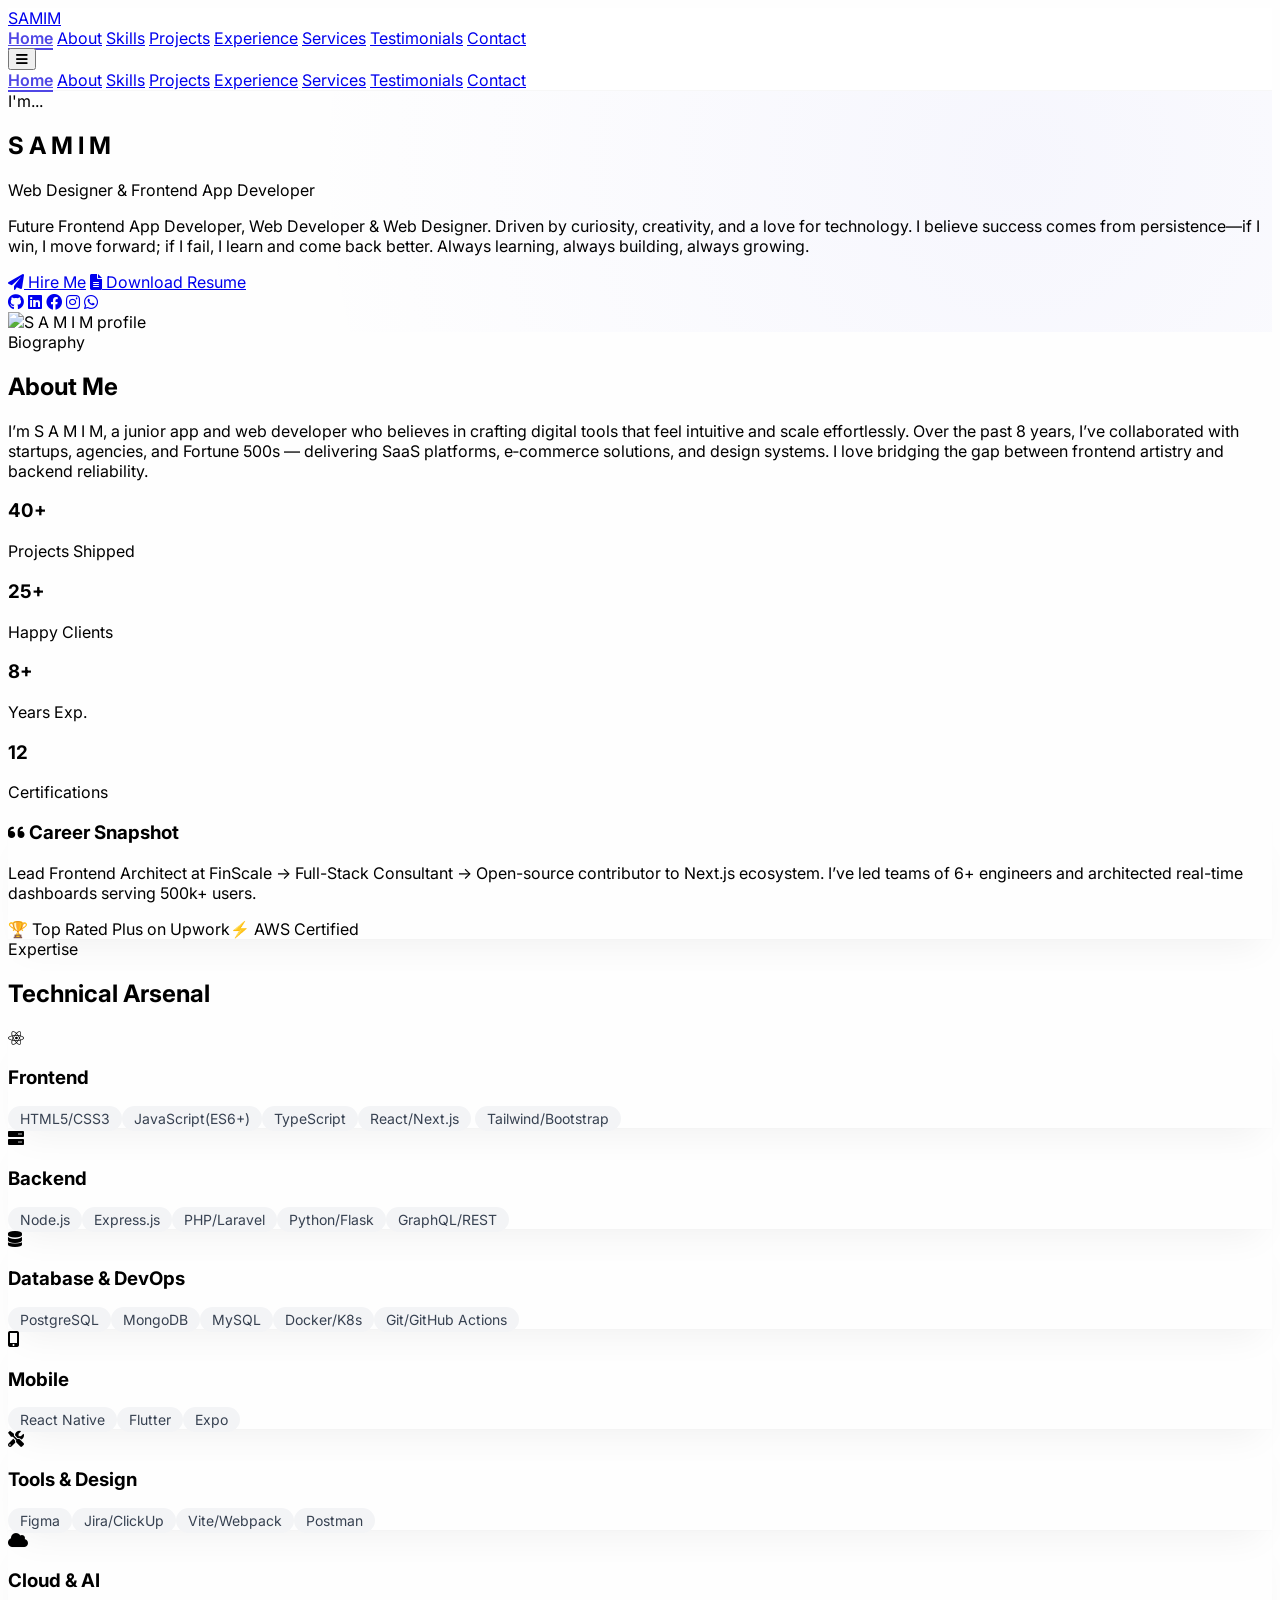
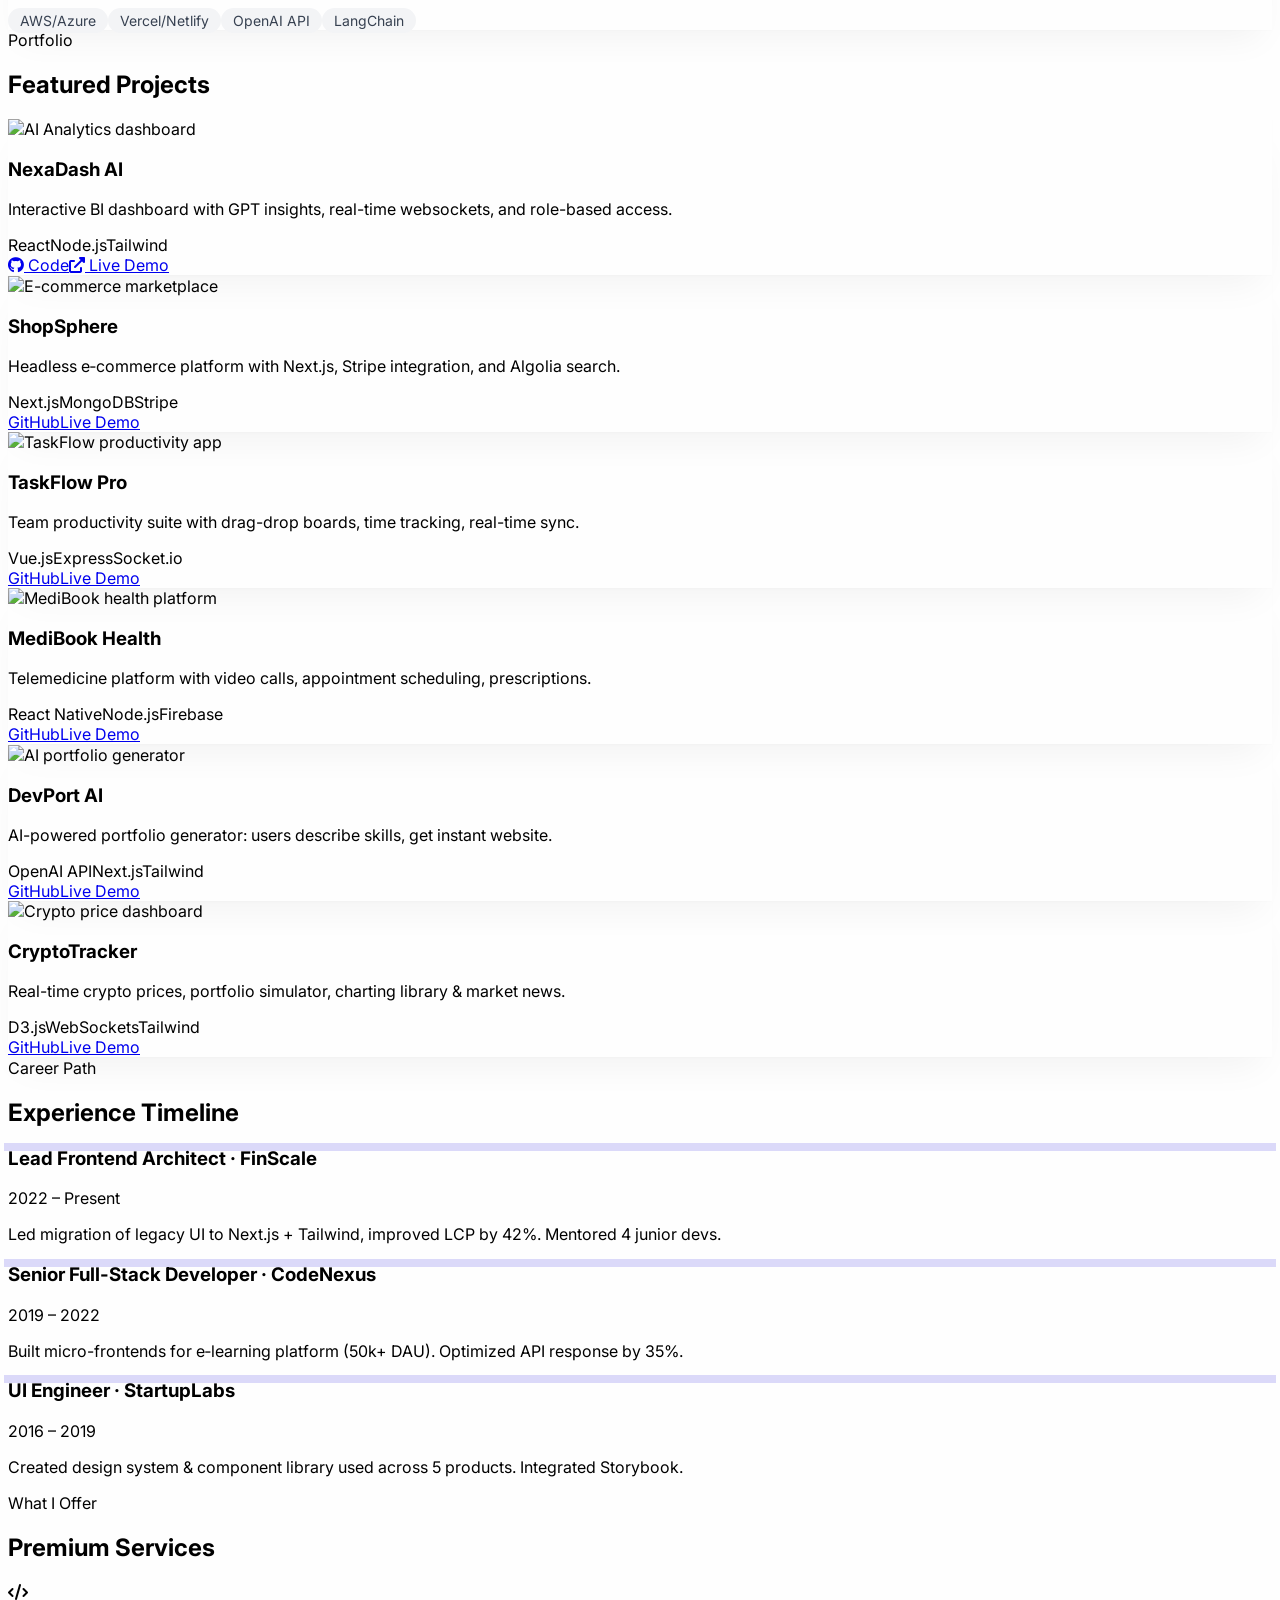
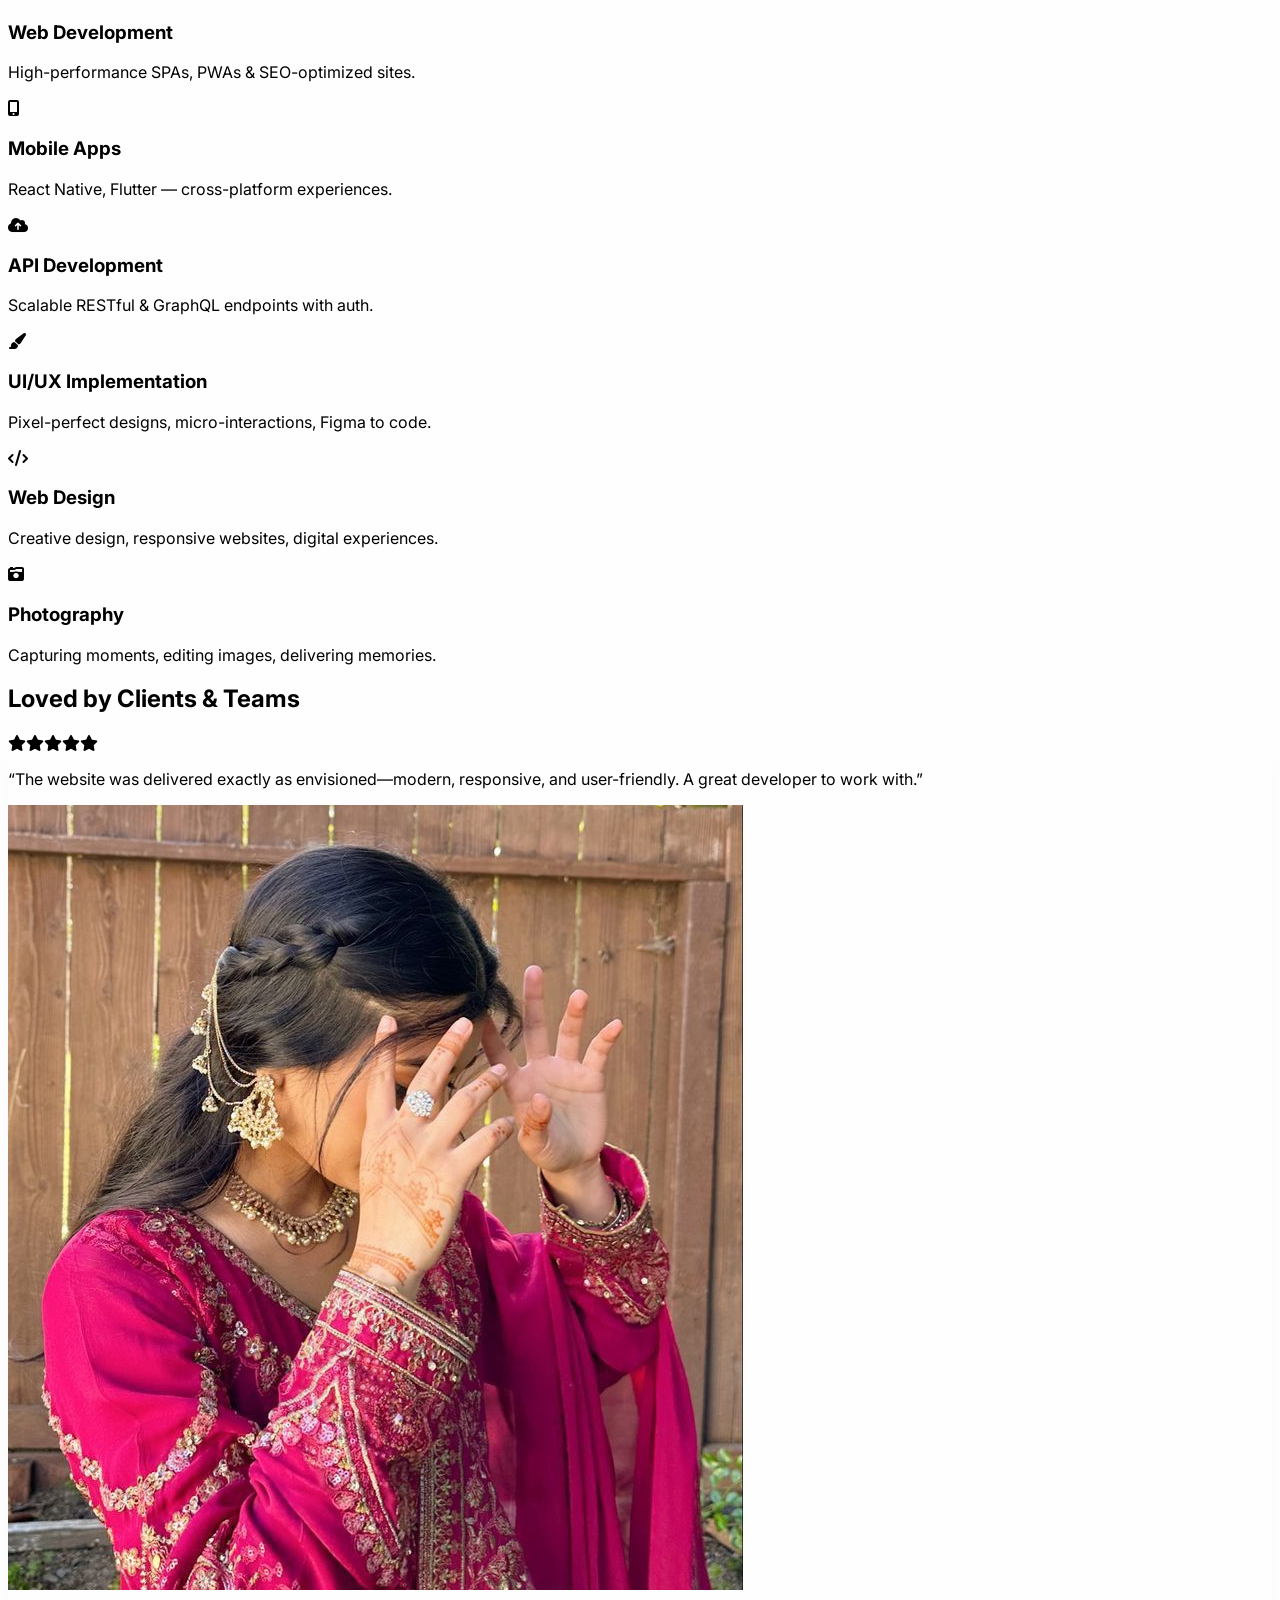
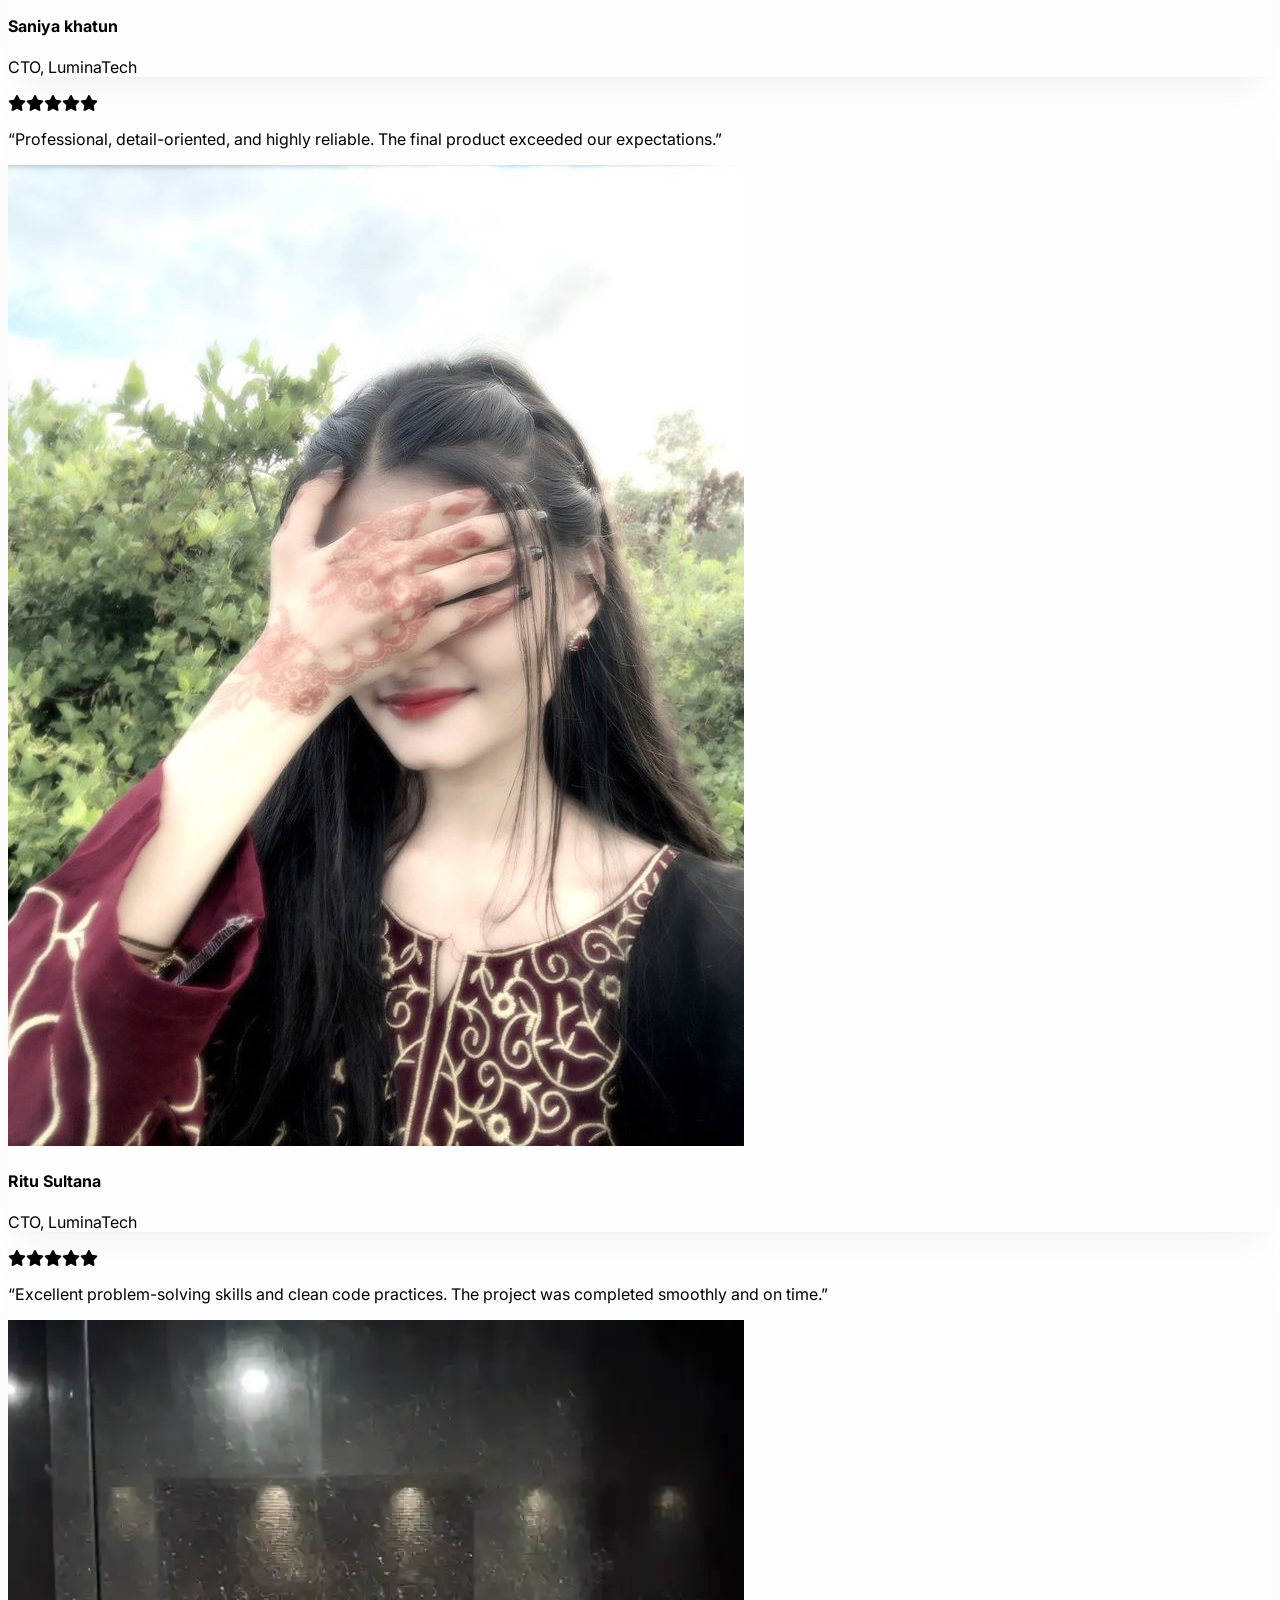
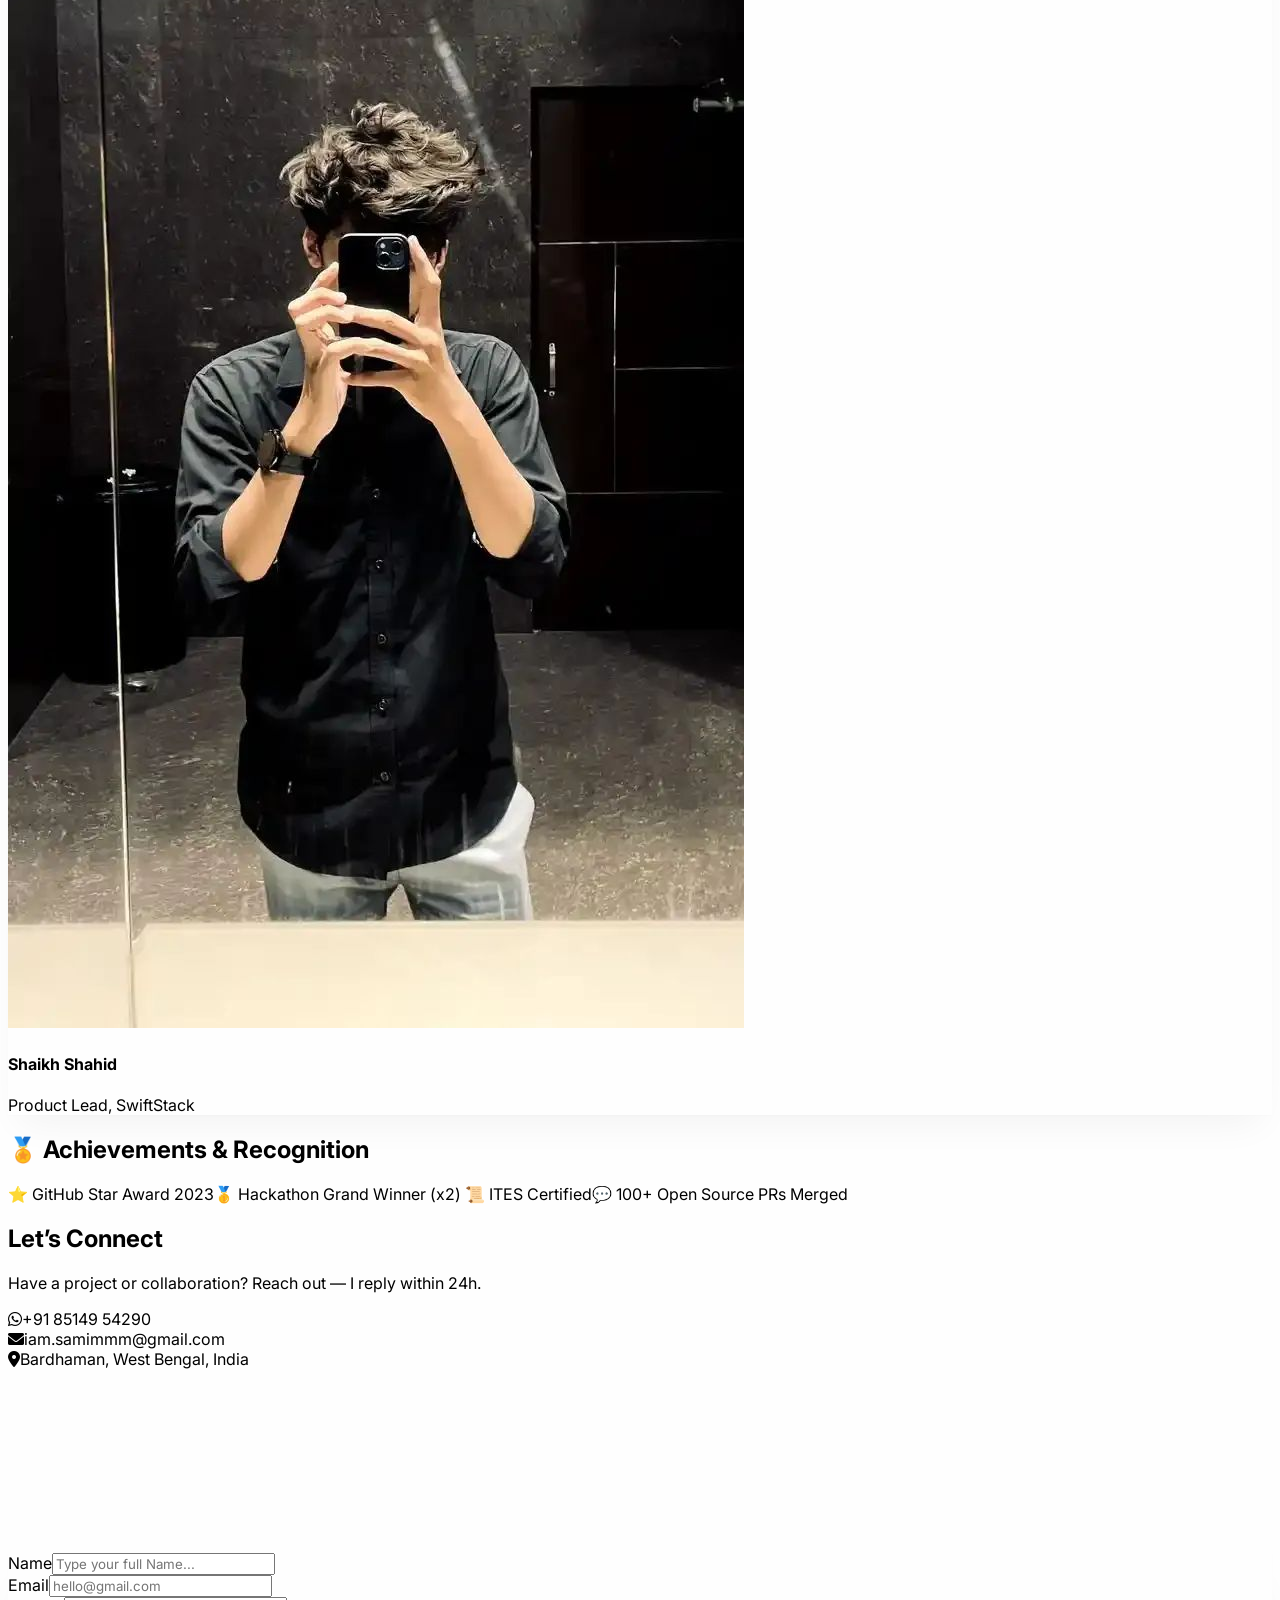
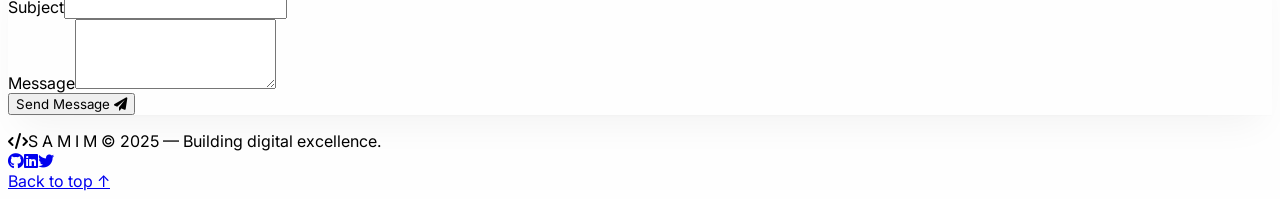
==== commit d86b0b45: "Add files via upload" ====
--- a/my-portfolio2/index.html
+++ b/my-portfolio2/index.html
@@ -151,7 +151,7 @@
                 </div>
                 <div data-aos="fade-left" data-aos-duration="900" class="relative flex justify-center">
                     <div class="w-80 h-80 md:w-96 md:h-96 rounded-full bg-gradient-to-tr from-indigo-200 via-purple-100 to-white shadow-xl flex items-center justify-center overflow-hidden border-4 border-white">
-                        <img src="new_portfolio.JPEG" alt="S A M I M profile" class="w-full h-full object-cover">
+                        <img src="new_portfolio.jpeg" alt="S A M I M profile" class="w-full h-full object-cover">
                     </div>
                 </div>
             </div>
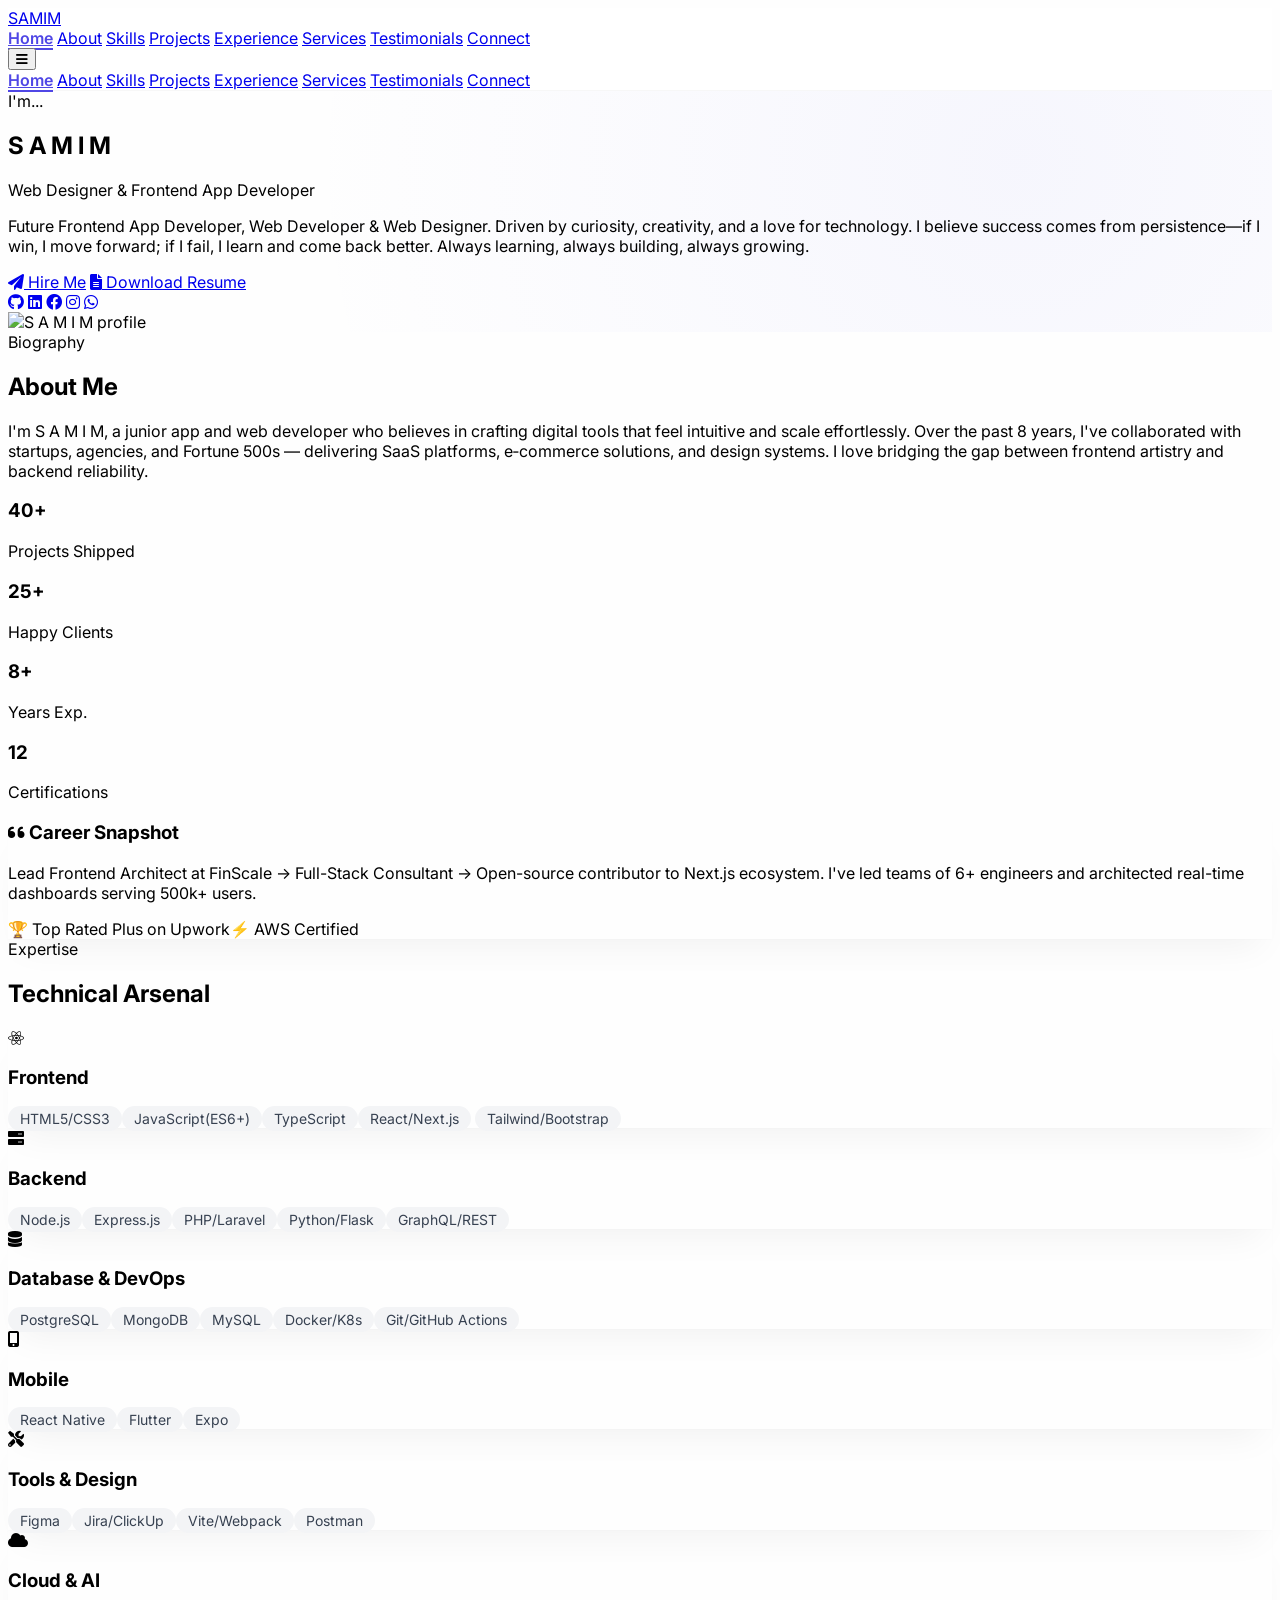
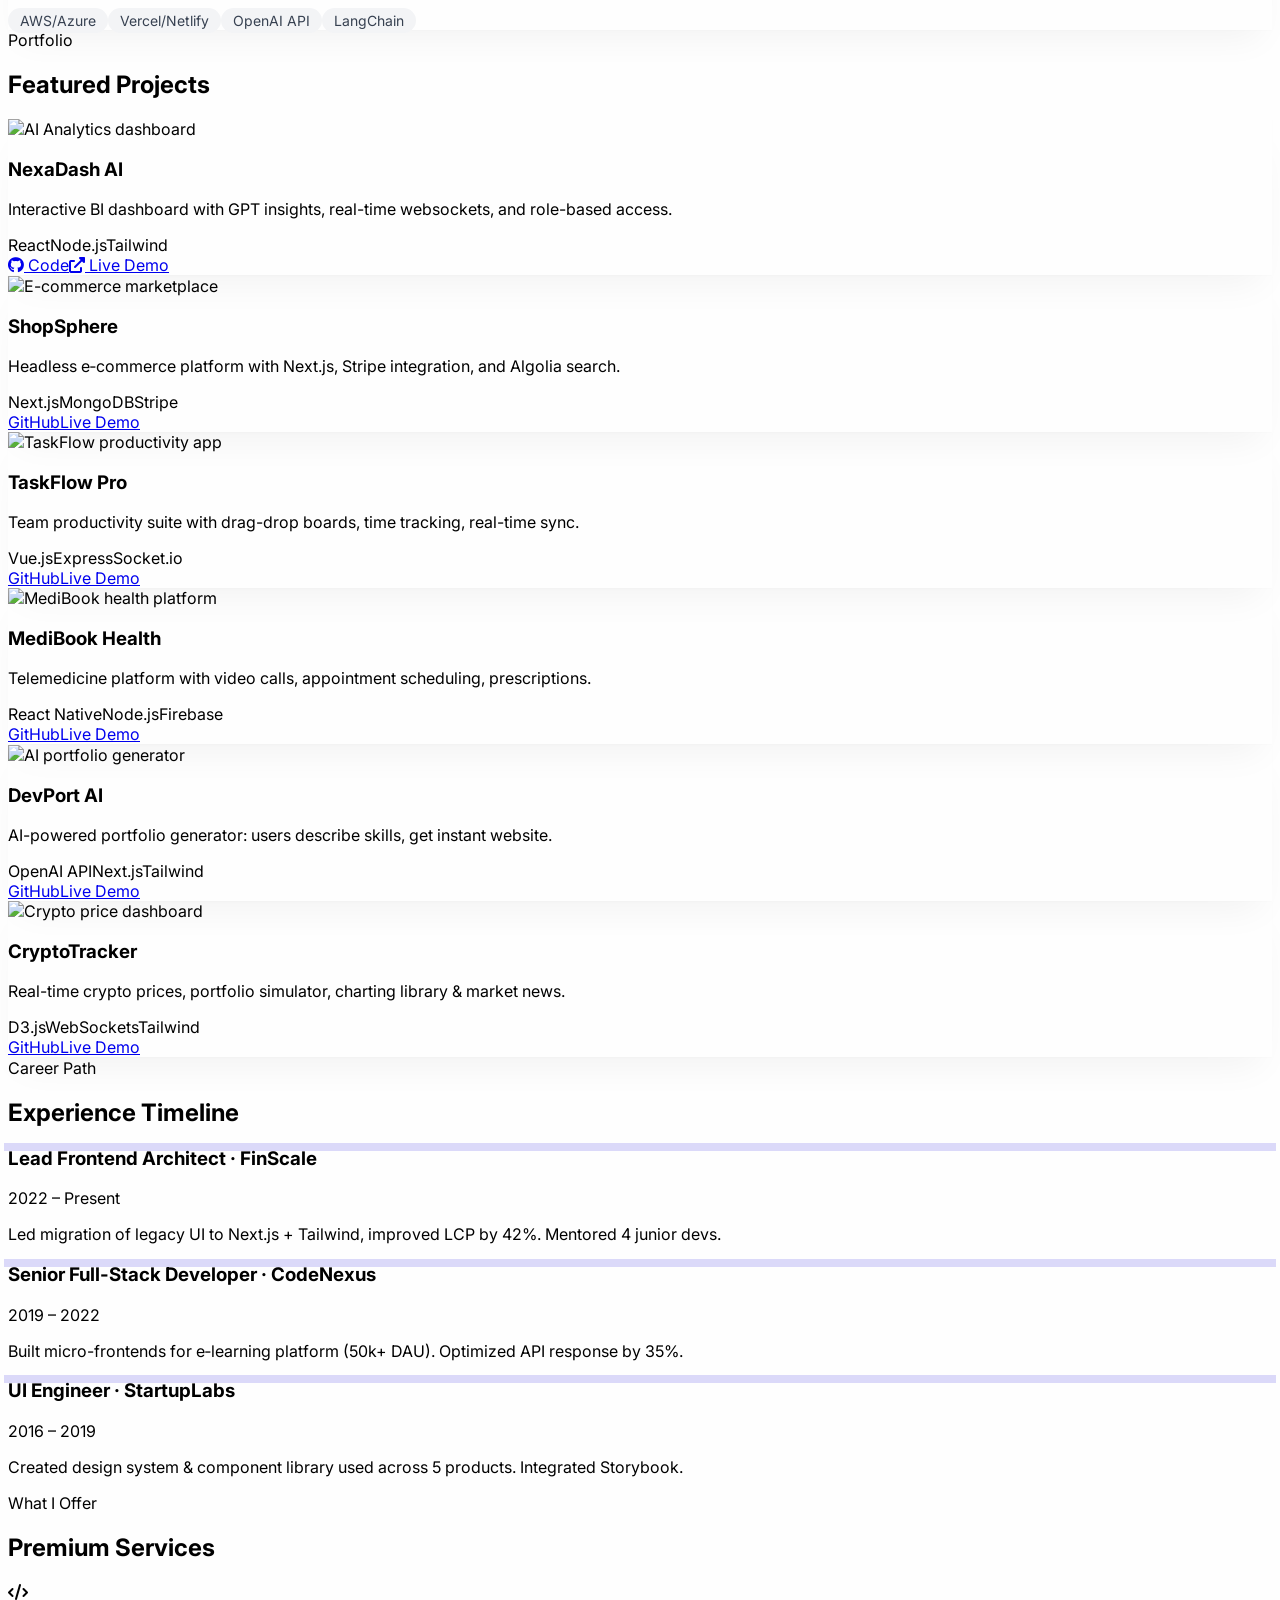
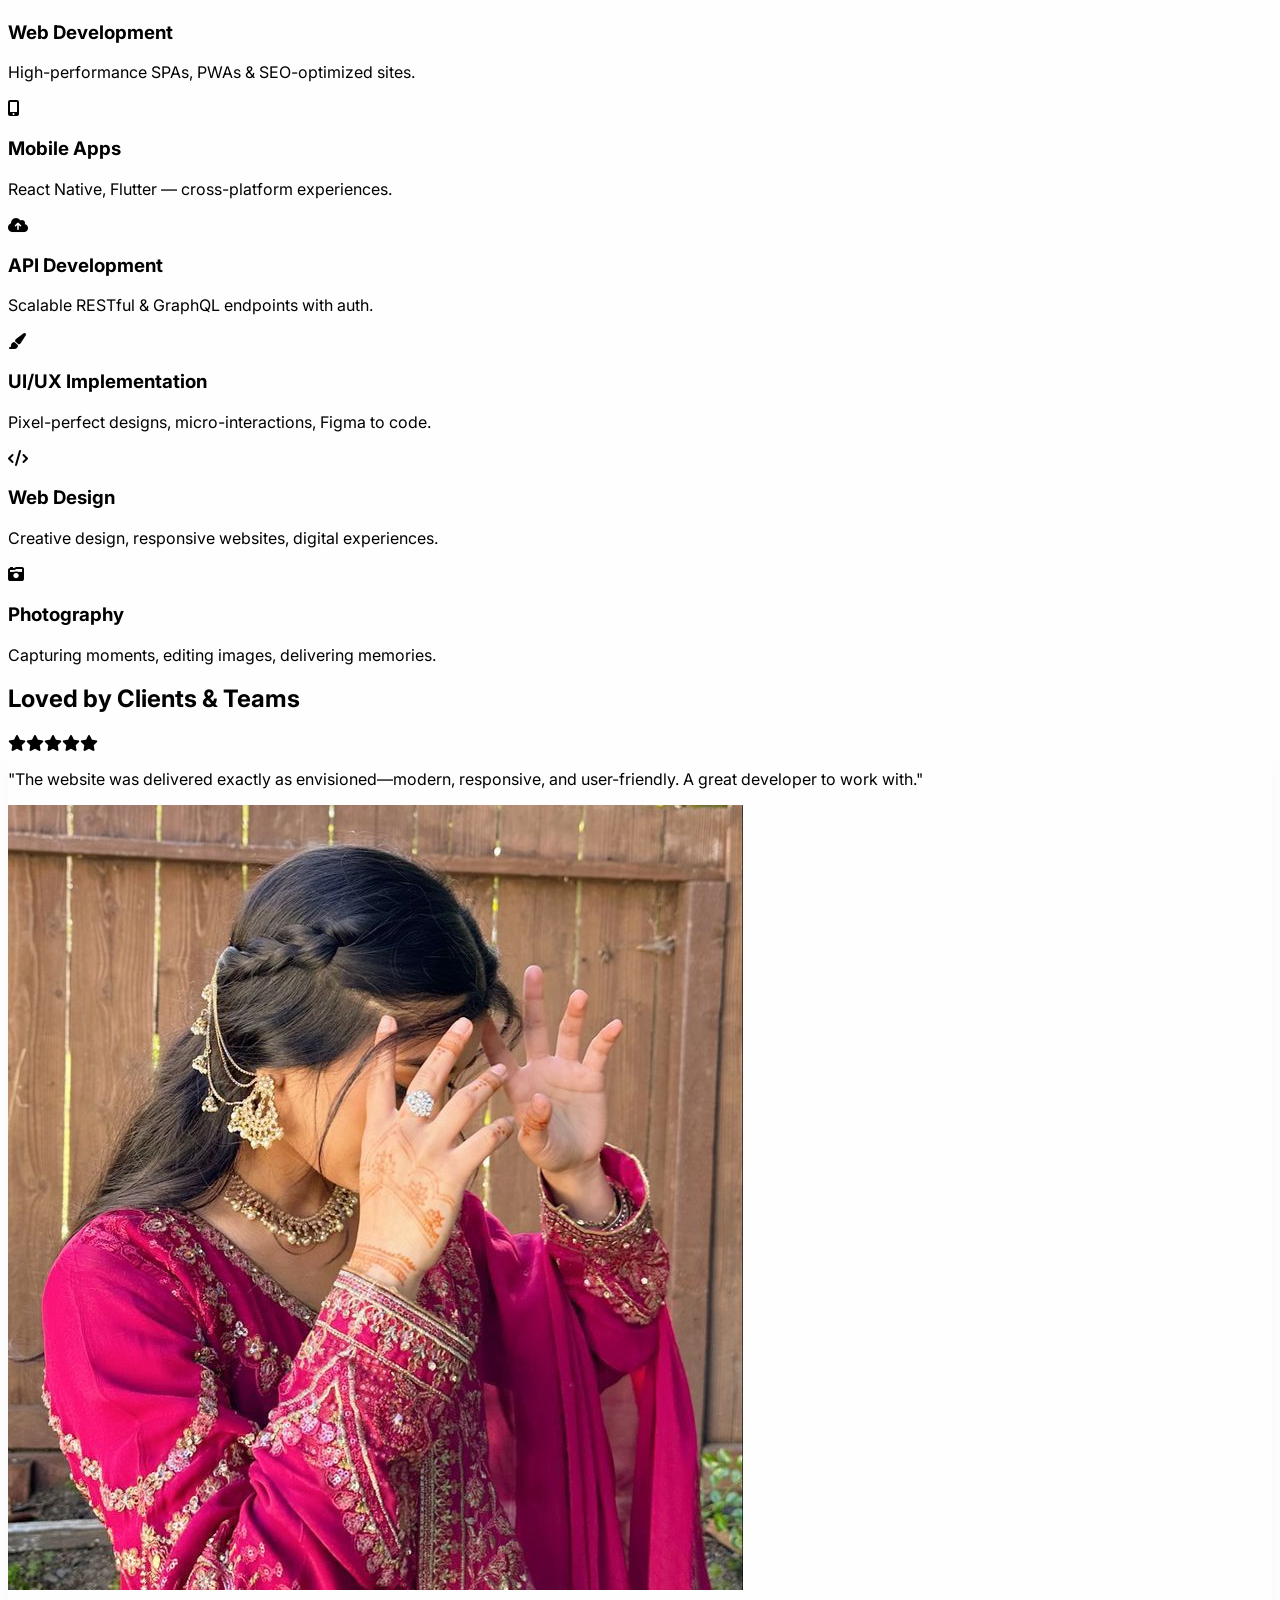
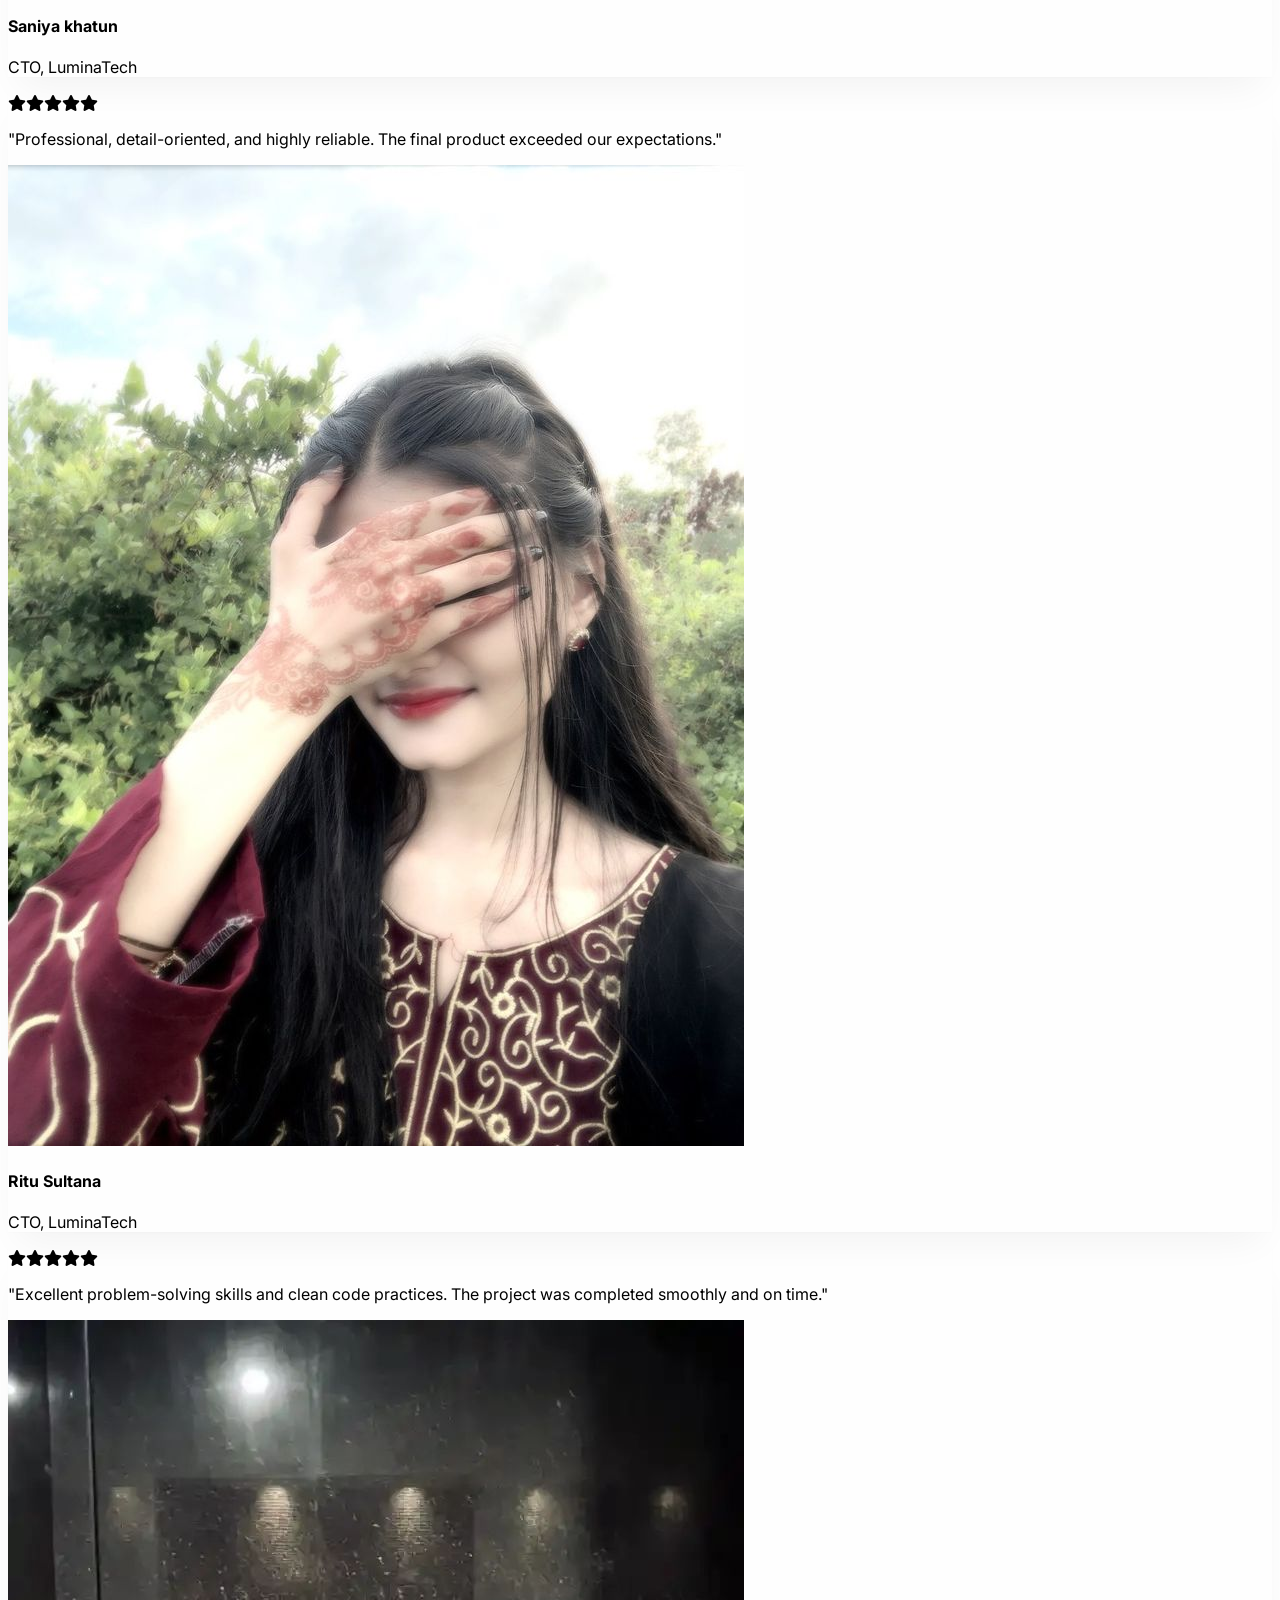
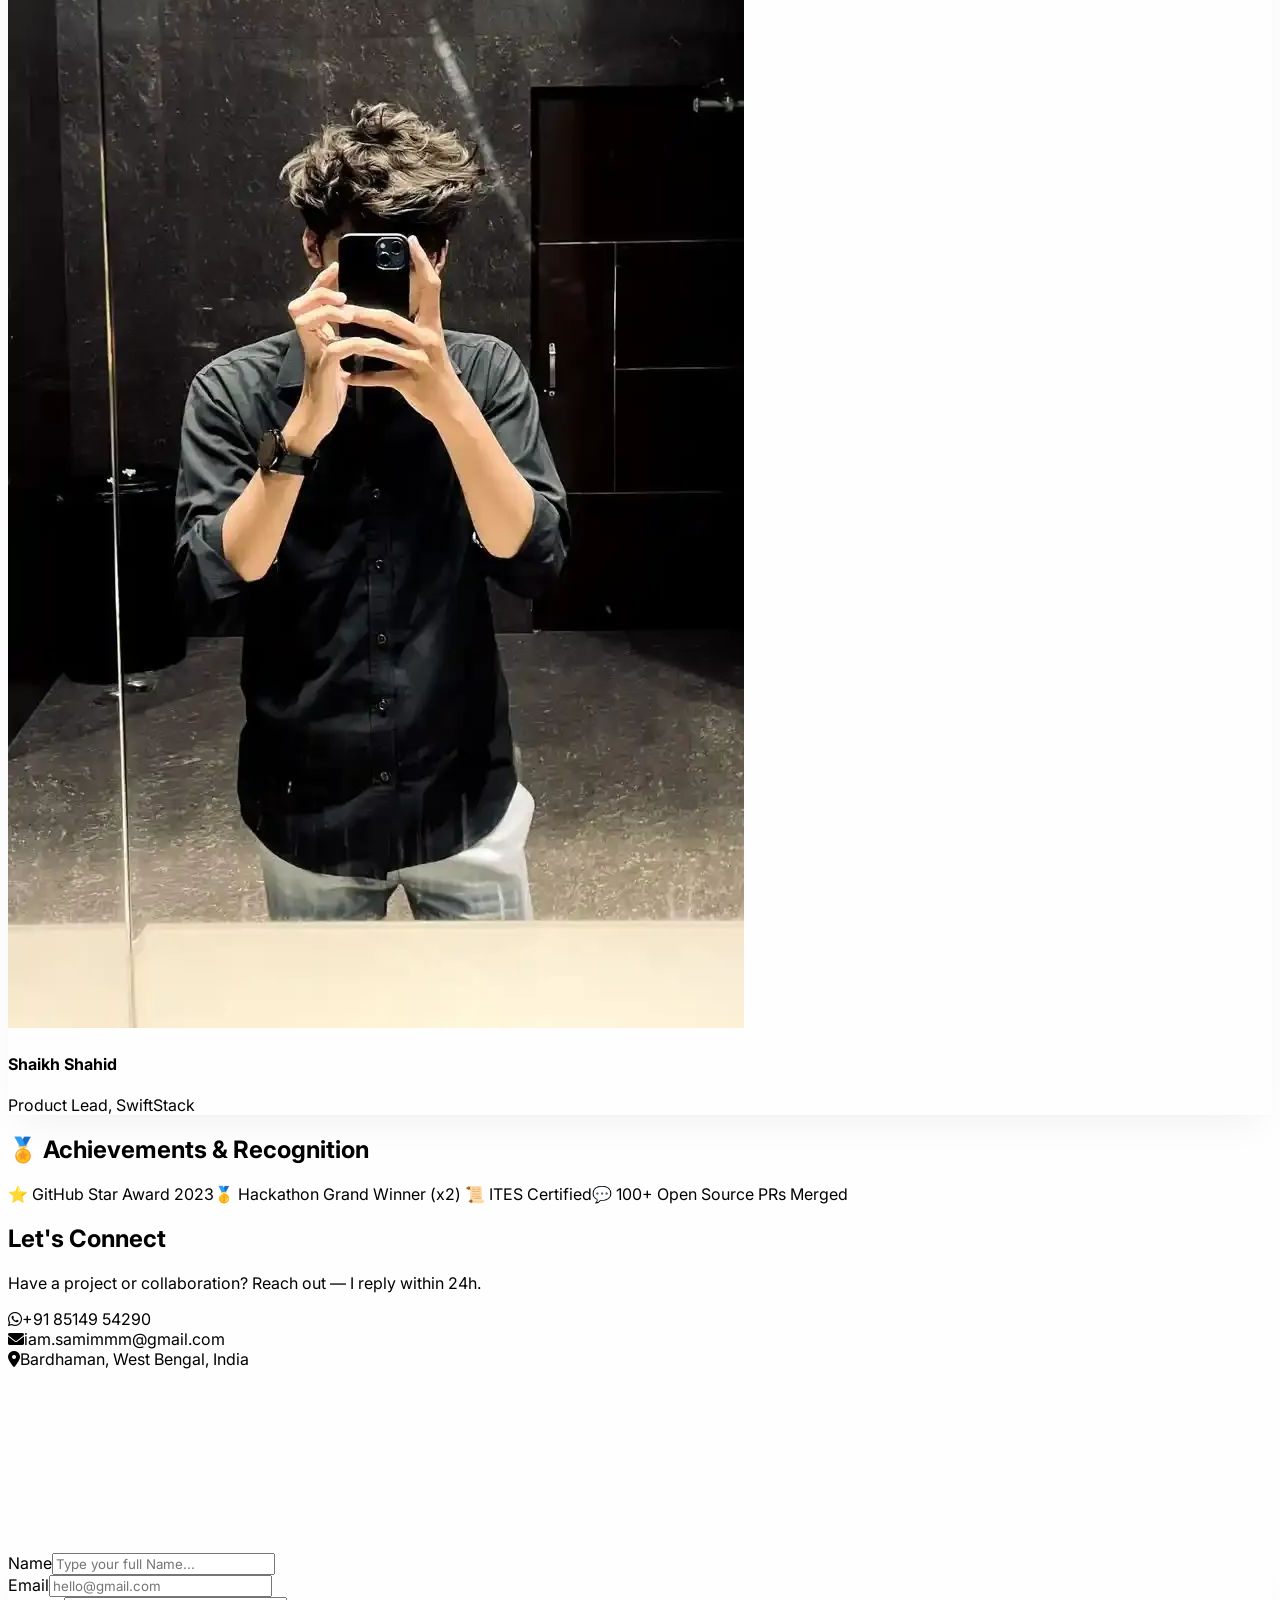
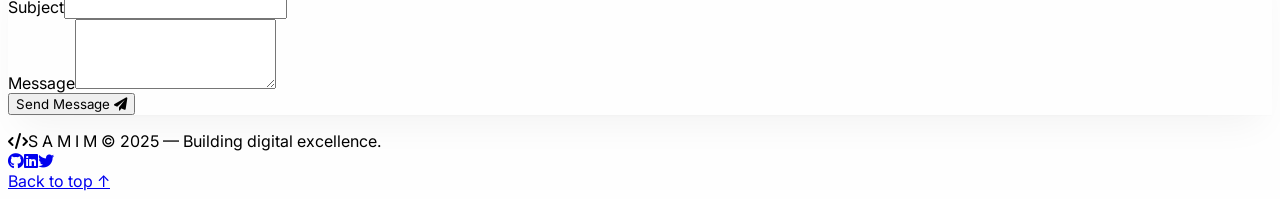
==== commit 1730f0b9: "Add files via upload" ====
--- a/my-portfolio2/index.html
+++ b/my-portfolio2/index.html
@@ -1,463 +1,439 @@
-<!DOCTYPE html>
-<html lang="en">
-
-<head>
-    <meta charset="UTF-8">
-    <meta name="viewport" content="width=device-width, initial-scale=1.0, viewport-fit=cover">
-    <meta name="description" content="Senior Full-Stack Developer & Frontend Architect specializing in modern web applications, React, Node.js, and scalable systems. 8+ years of experience delivering premium digital solutions.">
-    <meta name="keywords" content="Full Stack Developer, Frontend Architect, Portfolio, React, Node.js, TypeScript, Tailwind">
-    <meta name="author" content="S A M I M">
-    <meta property="og:title" content="S A M I M | Senior Full-Stack Developer">
-    <meta property="og:description" content="Crafting high-performance web experiences with modern tech stack. 40+ projects delivered.">
-    <meta property="og:type" content="website">
-    <meta property="og:image" content="https://via.placeholder.com/1200x630?text=Alex+Morgan+Portfolio">
-    <meta name="twitter:card" content="summary_large_image">
-    <meta name="twitter:title" content="S A M I M | Senior Full-Stack Developer">
-    <meta name="twitter:description" content="Elevate your digital presence with expert frontend & backend engineering.">
-    <title>S A M I M| Junior App & Web Developer</title>
-    <!-- Tailwind CSS + Google Fonts + Font Awesome + AOS + GSAP (lightweight) -->
-    <script src="https://cdn.tailwindcss.com"></script>
-    <link href="https://fonts.googleapis.com/css2?family=Inter:opsz,wght@14..32,300;14..32,400;14..32,500;14..32,600;14..32,700;14..32,800&display=swap" rel="stylesheet">
-    <link rel="stylesheet" href="https://cdnjs.cloudflare.com/ajax/libs/font-awesome/6.0.0-beta3/css/all.min.css">
-    <link href="https://unpkg.com/aos@2.3.1/dist/aos.css" rel="stylesheet">
-    <style>
-        * {
-            font-family: 'Inter', sans-serif;
-            scroll-behavior: smooth;
-        }
-        
-        body {
-            background: #fefefe;
-            overflow-x: hidden;
-        }
-        
-        .glass-nav {
-            background: rgba(255, 255, 255, 0.92);
-            backdrop-filter: blur(12px);
-            border-bottom: 1px solid rgba(0, 0, 0, 0.03);
-        }
-        
-        .shadow-soft {
-            box-shadow: 0 20px 35px -12px rgba(0, 0, 0, 0.05), 0 1px 2px rgba(0, 0, 0, 0.02);
-        }
-        
-        .card-hover {
-            transition: all 0.3s cubic-bezier(0.2, 0, 0, 1);
-        }
-        
-        .card-hover:hover {
-            transform: translateY(-6px);
-            box-shadow: 0 30px 45px -20px rgba(0, 0, 0, 0.12);
-        }
-        
-        .timeline-dot {
-            box-shadow: 0 0 0 4px rgba(79, 70, 229, 0.2);
-        }
-        
-        .btn-glow:hover {
-            box-shadow: 0 8px 20px -6px rgba(79, 70, 229, 0.4);
-            transform: translateY(-2px);
-        }
-        
-        .hero-gradient {
-            background: radial-gradient(circle at 80% 30%, rgba(99, 102, 241, 0.05) 0%, rgba(255, 255, 255, 0) 70%);
-        }
-        
-         ::-webkit-scrollbar {
-            width: 8px;
-        }
-        
-         ::-webkit-scrollbar-track {
-            background: #f1f1f1;
-        }
-        
-         ::-webkit-scrollbar-thumb {
-            background: #c7c7f0;
-            border-radius: 8px;
-        }
-        
-        .active-nav {
-            color: #4f46e5;
-            font-weight: 600;
-            border-bottom: 2px solid #4f46e5;
-        }
-        
-        .mobile-menu-active {
-            max-height: 380px;
-            opacity: 1;
-            visibility: visible;
-        }
-    </style>
-    <link rel="stylesheet" href="css/style.css">
-    <link rel="stylesheet" href="css/responsive.css">
-</head>
-
-<body class="antialiased">
-
-    <!-- ========== NAVIGATION (Sticky + Hamburger) ========== -->
-    <header id="navbar" class="fixed top-0 w-full z-50 glass-nav transition-all duration-300">
-        <div class="container mx-auto px-5 md:px-8 lg:px-12 py-4 flex justify-between items-center">
-            <a href="#" class="text-2xl font-extrabold tracking-tight bg-gradient-to-r from-indigo-700 to-indigo-500 bg-clip-text text-transparent">SA<span class="text-indigo-600">MIM</span></a>
-            <!-- Desktop Menu -->
-            <nav class="hidden md:flex space-x-8 text-gray-700 font-medium">
-                <a href="#home" class="nav-link hover:text-indigo-600 transition">Home</a>
-                <a href="#about" class="nav-link hover:text-indigo-600 transition">About</a>
-                <a href="#skills" class="nav-link hover:text-indigo-600 transition">Skills</a>
-                <a href="#projects" class="nav-link hover:text-indigo-600 transition">Projects</a>
-                <a href="#experience" class="nav-link hover:text-indigo-600 transition">Experience</a>
-                <a href="#services" class="nav-link hover:text-indigo-600 transition">Services</a>
-                <a href="#testimonials" class="nav-link hover:text-indigo-600 transition">Testimonials</a>
-                <a href="#contact" class="nav-link hover:text-indigo-600 transition">Contact</a>
-            </nav>
-            <!-- Mobile Toggle -->
-            <button id="menuBtn" class="block md:hidden text-2xl text-gray-700 focus:outline-none"><i class="fas fa-bars"></i></button>
-        </div>
-        <!-- Mobile Menu -->
-        <div id="mobileMenu" class="md:hidden bg-white/95 backdrop-blur-xl overflow-hidden transition-all duration-500 ease-in-out shadow-lg">
-            <div class="flex flex-col space-y-4 px-6 pb-6 pt-2 text-gray-800 font-medium">
-                <a href="#home" class="mobile-nav-link py-2 border-b border-gray-100">Home</a>
-                <a href="#about" class="mobile-nav-link py-2 border-b border-gray-100">About</a>
-                <a href="#skills" class="mobile-nav-link py-2 border-b border-gray-100">Skills</a>
-                <a href="#projects" class="mobile-nav-link py-2 border-b border-gray-100">Projects</a>
-                <a href="#experience" class="mobile-nav-link py-2 border-b border-gray-100">Experience</a>
-                <a href="#services" class="mobile-nav-link py-2 border-b border-gray-100">Services</a>
-                <a href="#testimonials" class="mobile-nav-link py-2 border-b border-gray-100">Testimonials</a>
-                <a href="#contact" class="mobile-nav-link py-2">Contact</a>
-            </div>
-        </div>
-    </header>
-
-    <main class="pt-20">
-        <!-- ========== HERO SECTION ========== -->
-        <section id="home" class="hero-gradient min-h-screen flex items-center py-20 px-5 md:px-8">
-            <div class="container mx-auto grid md:grid-cols-2 gap-12 items-center">
-                <div data-aos="fade-up" data-aos-duration="800">
-                    <span class="text-indigo-600 font-semibold tracking-wide text-sm capitalize"> I'm... </span>
-                    <h1 class="text-5xl md:text-7xl font-extrabold mt-4 leading-tight tracking-tight">S A M I M</h1>
-                    <p class="text-2xl md:text-3xl font-medium text-gray-800 mt-2">Web Designer & <span class="text-indigo-600">Frontend App Developer</span></p>
-                    <p class="text-gray-500 text-lg mt-6 max-w-xl">Future Frontend App Developer, Web Developer & Web Designer. Driven by curiosity, creativity, and a love for technology. I believe success comes from persistence—if I win, I move forward; if I fail, I learn and come back better. Always
-                        learning, always building, always growing.</p>
-                    <div class="flex flex-wrap gap-4 mt-8">
-                        <a href="#contact" class="bg-indigo-600 text-white px-7 py-3 rounded-full font-semibold shadow-md btn-glow transition flex items-center gap-2"><i class="fas fa-paper-plane"></i> Hire Me</a>
-                        <a href="#" class="border border-indigo-300 text-indigo-700 px-7 py-3 rounded-full font-semibold hover:bg-indigo-50 transition flex items-center gap-2"><i class="fas fa-file-alt"></i> Download Resume</a>
-                    </div>
-                    <div class="flex gap-6 mt-10 text-gray-600 text-2xl">
-                        <a href="https://github.com/Prince-Samim" class="hover:text-indigo-600 transition"><i class="fab fa-github"></i></a>
-                        <a href="https://www.linkedin.com/in/s-a-m-i-m/" class="hover:text-indigo-600 transition"><i class="fab fa-linkedin"></i></a>
-                        <a href="https://www.facebook.com/iam.Samimm/" class="hover:text-indigo-600 transition"><i class="fab fa-facebook"></i></a>
-                        <a href="https://www.instagram.com/iam.samimm?igsh=azhzYTc3MmI4dGhn" class="hover:text-indigo-600 transition"><i class="fab fa-instagram"></i></a>
-                        <a href="https://whatsapp.com/channel/0029VbCT0aHCxoAwTKEg6G0I" class="hover:text-indigo-600 transition"><i class="fab fa-whatsapp"></i></a>
-                    </div>
-                </div>
-                <div data-aos="fade-left" data-aos-duration="900" class="relative flex justify-center">
-                    <div class="w-80 h-80 md:w-96 md:h-96 rounded-full bg-gradient-to-tr from-indigo-200 via-purple-100 to-white shadow-xl flex items-center justify-center overflow-hidden border-4 border-white">
-                        <img src="new_portfolio.jpeg" alt="S A M I M profile" class="w-full h-full object-cover">
-                    </div>
-                </div>
-            </div>
-        </section>
-
-        <!-- ========== ABOUT SECTION (with counters) ========== -->
-        <section id="about" class="py-24 px-5 bg-white">
-            <div class="container mx-auto max-w-6xl">
-                <div class="text-center mb-14" data-aos="fade-up"><span class="text-indigo-600 font-semibold">Biography</span>
-                    <h2 class="text-4xl md:text-5xl font-bold mt-2">About Me</h2>
-                </div>
-                <div class="grid md:grid-cols-2 gap-12 items-center">
-                    <div data-aos="fade-right">
-                        <p class="text-gray-700 text-lg leading-relaxed">I’m S A M I M, a junior app and web developer who believes in crafting digital tools that feel intuitive and scale effortlessly. Over the past 8 years, I’ve collaborated with startups, agencies, and Fortune 500s — delivering SaaS
-                            platforms, e‑commerce solutions, and design systems. I love bridging the gap between frontend artistry and backend reliability.</p>
-                        <div class="grid grid-cols-2 gap-6 mt-8">
-                            <div class="bg-gray-50 p-5 rounded-2xl shadow-sm">
-                                <h3 class="text-3xl font-bold text-indigo-600">40+</h3>
-                                <p class="text-gray-600">Projects Shipped</p>
-                            </div>
-                            <div class="bg-gray-50 p-5 rounded-2xl shadow-sm">
-                                <h3 class="text-3xl font-bold text-indigo-600">25+</h3>
-                                <p class="text-gray-600">Happy Clients</p>
-                            </div>
-                            <div class="bg-gray-50 p-5 rounded-2xl shadow-sm">
-                                <h3 class="text-3xl font-bold text-indigo-600">8+</h3>
-                                <p class="text-gray-600">Years Exp.</p>
-                            </div>
-                            <div class="bg-gray-50 p-5 rounded-2xl shadow-sm">
-                                <h3 class="text-3xl font-bold text-indigo-600">12</h3>
-                                <p class="text-gray-600">Certifications</p>
-                            </div>
-                        </div>
-                    </div>
-                    <div data-aos="fade-left" class="bg-indigo-50/30 p-8 rounded-3xl shadow-soft">
-                        <h3 class="text-2xl font-semibold flex items-center gap-2"><i class="fas fa-quote-left text-indigo-400"></i> Career Snapshot</h3>
-                        <p class="mt-4 text-gray-700">Lead Frontend Architect at FinScale → Full-Stack Consultant → Open-source contributor to Next.js ecosystem. I’ve led teams of 6+ engineers and architected real-time dashboards serving 500k+ users.</p>
-                        <div class="mt-6 flex flex-wrap gap-2"><span class="bg-white px-3 py-1 rounded-full text-sm shadow-sm">🏆 Top Rated Plus on Upwork</span><span class="bg-white px-3 py-1 rounded-full text-sm shadow-sm">⚡ AWS Certified</span></div>
-                    </div>
-                </div>
-            </div>
-        </section>
-
-        <!-- ========== SKILLS SECTION (cards + categories) ========== -->
-        <section id="skills" class="py-24 bg-gray-50 px-5">
-            <div class="container mx-auto max-w-6xl">
-                <div class="text-center mb-12" data-aos="fade-up"><span class="text-indigo-600 font-semibold">Expertise</span>
-                    <h2 class="text-4xl font-bold mt-2">Technical Arsenal</h2>
-                </div>
-                <div class="grid md:grid-cols-3 gap-8">
-                    <div data-aos="zoom-in-up" class="bg-white p-6 rounded-2xl shadow-soft"><i class="fab fa-react text-4xl text-indigo-500"></i>
-                        <h3 class="text-xl font-bold mt-3">Frontend</h3>
-                        <div class="flex flex-wrap gap-2 mt-3"><span class="skill-badge bg-gray-100 px-3 py-1 rounded-full text-sm">HTML5/CSS3</span><span class="skill-badge">JavaScript(ES6+)</span><span class="skill-badge">TypeScript</span><span class="skill-badge">React/Next.js</span>
-                            <span class="skill-badge">Tailwind/Bootstrap</span>
-                        </div>
-                    </div>
-                    <div data-aos="zoom-in-up" data-aos-delay="100" class="bg-white p-6 rounded-2xl shadow-soft"><i class="fas fa-server text-4xl text-indigo-500"></i>
-                        <h3 class="text-xl font-bold mt-3">Backend</h3>
-                        <div class="flex flex-wrap gap-2 mt-3"><span class="skill-badge bg-gray-100 px-3 py-1 rounded-full text-sm">Node.js</span><span class="skill-badge">Express.js</span><span class="skill-badge">PHP/Laravel</span><span class="skill-badge">Python/Flask</span><span class="skill-badge">GraphQL/REST</span></div>
-                    </div>
-                    <div data-aos="zoom-in-up" data-aos-delay="200" class="bg-white p-6 rounded-2xl shadow-soft"><i class="fas fa-database text-4xl text-indigo-500"></i>
-                        <h3 class="text-xl font-bold mt-3">Database & DevOps</h3>
-                        <div class="flex flex-wrap gap-2 mt-3"><span class="skill-badge">PostgreSQL</span><span class="skill-badge">MongoDB</span><span class="skill-badge">MySQL</span><span class="skill-badge">Docker/K8s</span><span class="skill-badge">Git/GitHub Actions</span></div>
-                    </div>
-                    <div data-aos="zoom-in-up" data-aos-delay="300" class="bg-white p-6 rounded-2xl shadow-soft"><i class="fas fa-mobile-alt text-4xl text-indigo-500"></i>
-                        <h3 class="text-xl font-bold mt-3">Mobile</h3>
-                        <div class="flex flex-wrap gap-2 mt-3"><span class="skill-badge">React Native</span><span class="skill-badge">Flutter</span><span class="skill-badge">Expo</span></div>
-                    </div>
-                    <div data-aos="zoom-in-up" data-aos-delay="400" class="bg-white p-6 rounded-2xl shadow-soft"><i class="fas fa-tools text-4xl text-indigo-500"></i>
-                        <h3 class="text-xl font-bold mt-3">Tools & Design</h3>
-                        <div class="flex flex-wrap gap-2 mt-3"><span class="skill-badge">Figma</span><span class="skill-badge">Jira/ClickUp</span><span class="skill-badge">Vite/Webpack</span><span class="skill-badge">Postman</span></div>
-                    </div>
-                    <div data-aos="zoom-in-up" data-aos-delay="500" class="bg-white p-6 rounded-2xl shadow-soft"><i class="fas fa-cloud text-4xl text-indigo-500"></i>
-                        <h3 class="text-xl font-bold mt-3">Cloud & AI</h3>
-                        <div class="flex flex-wrap gap-2 mt-3"><span class="skill-badge">AWS/Azure</span><span class="skill-badge">Vercel/Netlify</span><span class="skill-badge">OpenAI API</span><span class="skill-badge">LangChain</span></div>
-                    </div>
-                </div>
-            </div>
-        </section>
-
-        <!-- ========== FEATURED PROJECTS (6 cards) ========== -->
-        <section id="projects" class="py-24 px-5 bg-white">
-            <div class="container mx-auto max-w-6xl">
-                <div class="text-center mb-12" data-aos="fade-up"><span class="text-indigo-600 font-semibold">Portfolio</span>
-                    <h2 class="text-4xl font-bold">Featured Projects</h2>
-                </div>
-                <div class="grid md:grid-cols-2 lg:grid-cols-3 gap-8">
-                    <!-- Project 1 -->
-                    <div data-aos="flip-left" class="bg-gray-50 rounded-2xl overflow-hidden shadow-soft card-hover">
-                        <img src="https://placehold.co/600x400/EEF2FF/4f46e5?text=AI+Analytics" alt="AI Analytics dashboard" class="w-full h-48 object-cover">
-                        <div class="p-5">
-                            <h3 class="text-xl font-bold">NexaDash AI</h3>
-                            <p class="text-gray-500 text-sm mt-1">Interactive BI dashboard with GPT insights, real-time websockets, and role-based access.</p>
-                            <div class="flex flex-wrap gap-1 mt-3"><span class="text-xs bg-indigo-100 text-indigo-700 px-2 py-1 rounded">React</span><span class="text-xs bg-indigo-100 text-indigo-700 px-2 py-1 rounded">Node.js</span><span class="text-xs bg-indigo-100 text-indigo-700 px-2 py-1 rounded">Tailwind</span></div>
-                            <div class="flex gap-3 mt-5"><a href="#" class="text-indigo-600 text-sm font-medium"><i class="fab fa-github"></i> Code</a><a href="#" class="text-indigo-600 text-sm font-medium"><i class="fas fa-external-link-alt"></i> Live Demo</a></div>
-                        </div>
-                    </div>
-                    <!-- Project 2 -->
-                    <div data-aos="flip-left" data-aos-delay="100" class="bg-gray-50 rounded-2xl overflow-hidden shadow-soft card-hover">
-                        <img src="https://placehold.co/600x400/F3E8FF/6b21a8?text=Ecomm+Marketplace" alt="E-commerce marketplace" class="w-full h-48 object-cover">
-                        <div class="p-5">
-                            <h3 class="text-xl font-bold">ShopSphere</h3>
-                            <p class="text-gray-500 text-sm mt-1">Headless e‑commerce platform with Next.js, Stripe integration, and Algolia search.</p>
-                            <div class="flex flex-wrap gap-1 mt-3"><span class="text-xs bg-indigo-100 text-indigo-700 px-2 py-1 rounded">Next.js</span><span class="text-xs bg-indigo-100 text-indigo-700 px-2 py-1 rounded">MongoDB</span><span class="text-xs bg-indigo-100 text-indigo-700 px-2 py-1 rounded">Stripe</span></div>
-                            <div class="flex gap-3 mt-5"><a href="#" class="text-indigo-600 text-sm">GitHub</a><a href="#" class="text-indigo-600 text-sm">Live Demo</a></div>
-                        </div>
-                    </div>
-                    <!-- Project 3 -->
-                    <div data-aos="flip-left" data-aos-delay="200" class="bg-gray-50 rounded-2xl overflow-hidden shadow-soft card-hover">
-                        <img src="https://placehold.co/600x400/FFEDD5/orange?text=TaskFlow" alt="TaskFlow productivity app" class="w-full h-48 object-cover">
-                        <div class="p-5">
-                            <h3 class="text-xl font-bold">TaskFlow Pro</h3>
-                            <p class="text-gray-500 text-sm mt-1">Team productivity suite with drag-drop boards, time tracking, real-time sync.</p>
-                            <div class="flex flex-wrap gap-1 mt-3"><span class="text-xs bg-indigo-100 text-indigo-700 px-2 py-1 rounded">Vue.js</span><span class="text-xs bg-indigo-100 text-indigo-700 px-2 py-1 rounded">Express</span><span class="text-xs bg-indigo-100 text-indigo-700 px-2 py-1 rounded">Socket.io</span></div>
-                            <div class="flex gap-3 mt-5"><a href="#" class="text-indigo-600 text-sm">GitHub</a><a href="#" class="text-indigo-600 text-sm">Live Demo</a></div>
-                        </div>
-                    </div>
-                    <!-- Project 4 -->
-                    <div data-aos="flip-left" data-aos-delay="300" class="bg-gray-50 rounded-2xl overflow-hidden shadow-soft card-hover">
-                        <img src="https://placehold.co/600x400/DBEAFE/2563eb?text=MediBook" alt="MediBook health platform" class="w-full h-48 object-cover">
-                        <div class="p-5">
-                            <h3 class="text-xl font-bold">MediBook Health</h3>
-                            <p class="text-gray-500 text-sm mt-1">Telemedicine platform with video calls, appointment scheduling, prescriptions.</p>
-                            <div class="flex flex-wrap gap-1 mt-3"><span class="text-xs bg-indigo-100 text-indigo-700 px-2 py-1 rounded">React Native</span><span class="text-xs bg-indigo-100 text-indigo-700 px-2 py-1 rounded">Node.js</span><span class="text-xs bg-indigo-100 text-indigo-700 px-2 py-1 rounded">Firebase</span></div>
-                            <div class="flex gap-3 mt-5"><a href="#" class="text-indigo-600 text-sm">GitHub</a><a href="#" class="text-indigo-600 text-sm">Live Demo</a></div>
-                        </div>
-                    </div>
-                    <!-- Project 5 -->
-                    <div data-aos="flip-left" data-aos-delay="400" class="bg-gray-50 rounded-2xl overflow-hidden shadow-soft card-hover">
-                        <img src="https://placehold.co/600x400/FCE7F3/pink?text=Portfolio+Gen" alt="AI portfolio generator" class="w-full h-48 object-cover">
-                        <div class="p-5">
-                            <h3 class="text-xl font-bold">DevPort AI</h3>
-                            <p class="text-gray-500 text-sm mt-1">AI-powered portfolio generator: users describe skills, get instant website.</p>
-                            <div class="flex flex-wrap gap-1 mt-3"><span class="text-xs bg-indigo-100 text-indigo-700 px-2 py-1 rounded">OpenAI API</span><span class="text-xs bg-indigo-100 text-indigo-700 px-2 py-1 rounded">Next.js</span><span class="text-xs bg-indigo-100 text-indigo-700 px-2 py-1 rounded">Tailwind</span></div>
-                            <div class="flex gap-3 mt-5"><a href="#" class="text-indigo-600 text-sm">GitHub</a><a href="#" class="text-indigo-600 text-sm">Live Demo</a></div>
-                        </div>
-                    </div>
-                    <!-- Project 6 -->
-                    <div data-aos="flip-left" data-aos-delay="500" class="bg-gray-50 rounded-2xl overflow-hidden shadow-soft card-hover">
-                        <img src="https://placehold.co/600x400/E0E7FF/4338ca?text=CryptoDash" alt="Crypto price dashboard" class="w-full h-48 object-cover">
-                        <div class="p-5">
-                            <h3 class="text-xl font-bold">CryptoTracker</h3>
-                            <p class="text-gray-500 text-sm mt-1">Real-time crypto prices, portfolio simulator, charting library & market news.</p>
-                            <div class="flex flex-wrap gap-1 mt-3"><span class="text-xs bg-indigo-100 text-indigo-700 px-2 py-1 rounded">D3.js</span><span class="text-xs bg-indigo-100 text-indigo-700 px-2 py-1 rounded">WebSockets</span><span class="text-xs bg-indigo-100 text-indigo-700 px-2 py-1 rounded">Tailwind</span></div>
-                            <div class="flex gap-3 mt-5"><a href="#" class="text-indigo-600 text-sm">GitHub</a><a href="#" class="text-indigo-600 text-sm">Live Demo</a></div>
-                        </div>
-                    </div>
-                </div>
-            </div>
-        </section>
-
-        <!-- ========== EXPERIENCE TIMELINE ========== -->
-        <section id="experience" class="py-24 bg-gray-50 px-5">
-            <div class="container mx-auto max-w-5xl">
-                <div class="text-center mb-14"><span class="text-indigo-600 font-semibold">Career Path</span>
-                    <h2 class="text-4xl font-bold">Experience Timeline</h2>
-                </div>
-                <div class="relative border-l-4 border-indigo-200 ml-4 md:ml-12">
-                    <div class="mb-10 ml-6" data-aos="fade-right">
-                        <div class="absolute w-4 h-4 bg-indigo-600 rounded-full -left-2.5 mt-2 timeline-dot"></div>
-                        <h3 class="text-xl font-bold">Lead Frontend Architect · FinScale</h3>
-                        <p class="text-indigo-500 text-sm">2022 – Present</p>
-                        <p class="text-gray-600 mt-2">Led migration of legacy UI to Next.js + Tailwind, improved LCP by 42%. Mentored 4 junior devs.</p>
-                    </div>
-                    <div class="mb-10 ml-6" data-aos="fade-right" data-aos-delay="100">
-                        <div class="absolute w-4 h-4 bg-indigo-600 rounded-full -left-2.5 mt-2 timeline-dot"></div>
-                        <h3 class="text-xl font-bold">Senior Full-Stack Developer · CodeNexus</h3>
-                        <p class="text-indigo-500 text-sm">2019 – 2022</p>
-                        <p class="text-gray-600 mt-2">Built micro-frontends for e‑learning platform (50k+ DAU). Optimized API response by 35%.</p>
-                    </div>
-                    <div class="mb-10 ml-6" data-aos="fade-right" data-aos-delay="200">
-                        <div class="absolute w-4 h-4 bg-indigo-600 rounded-full -left-2.5 mt-2 timeline-dot"></div>
-                        <h3 class="text-xl font-bold">UI Engineer · StartupLabs</h3>
-                        <p class="text-indigo-500 text-sm">2016 – 2019</p>
-                        <p class="text-gray-600 mt-2">Created design system & component library used across 5 products. Integrated Storybook.</p>
-                    </div>
-                </div>
-            </div>
-        </section>
-
-        <!-- ========== SERVICES SECTION ========== -->
-        <section id="services" class="py-24 bg-white px-5">
-            <div class="container mx-auto max-w-6xl text-center">
-                <div data-aos="fade-up"><span class="text-indigo-600 font-semibold">What I Offer</span>
-                    <h2 class="text-4xl font-bold mt-1">Premium Services</h2>
-                </div>
-                <div class="grid sm:grid-cols-2 lg:grid-cols-3 gap-7 mt-12">
-                    <div data-aos="zoom-in" class="p-6 border border-gray-100 rounded-2xl shadow-sm hover:shadow-md transition"><i class="fas fa-code text-3xl text-indigo-500"></i>
-                        <h3 class="text-xl font-bold mt-3">Web Development</h3>
-                        <p class="text-gray-500">High-performance SPAs, PWAs & SEO-optimized sites.</p>
-                    </div>
-                    <div data-aos="zoom-in" data-aos-delay="100" class="p-6 border border-gray-100 rounded-2xl"><i class="fas fa-mobile-alt text-3xl text-indigo-500"></i>
-                        <h3 class="text-xl font-bold mt-3">Mobile Apps</h3>
-                        <p class="text-gray-500">React Native, Flutter — cross-platform experiences.</p>
-                    </div>
-                    <div data-aos="zoom-in" data-aos-delay="200" class="p-6 border border-gray-100 rounded-2xl"><i class="fas fa-cloud-upload-alt text-3xl text-indigo-500"></i>
-                        <h3 class="text-xl font-bold mt-3">API Development</h3>
-                        <p class="text-gray-500">Scalable RESTful & GraphQL endpoints with auth.</p>
-                    </div>
-                    <div data-aos="zoom-in" data-aos-delay="300" class="p-6 border border-gray-100 rounded-2xl"><i class="fas fa-paint-brush text-3xl text-indigo-500"></i>
-                        <h3 class="text-xl font-bold mt-3">UI/UX Implementation</h3>
-                        <p class="text-gray-500">Pixel-perfect designs, micro-interactions, Figma to code.</p>
-                    </div>
-                    <div data-aos="zoom-in" data-aos-delay="400" class="p-6 border border-gray-100 rounded-2xl"><i class="fas fa-code text-3xl text-indigo-500"></i>
-                        <h3 class="text-xl font-bold mt-3">Web Design</h3>
-                        <p class="text-gray-500">Creative design, responsive websites, digital experiences.</p>
-                    </div>
-                    <div data-aos="zoom-in" data-aos-delay="500" class="p-6 border border-gray-100 rounded-2xl"><i class="fas fa-camera-retro text-3xl text-indigo-500"></i>
-                        <h3 class="text-xl font-bold mt-3">Photography</h3>
-                        <p class="text-gray-500">Capturing moments, editing images, delivering memories.</p>
-                    </div>
-                </div>
-            </div>
-        </section>
-
-        <!-- ========== TESTIMONIALS ========== -->
-        <section id="testimonials" class="py-24 bg-indigo-50/40 px-5">
-            <div class="container mx-auto max-w-5xl text-center">
-                <h2 class="text-4xl font-bold">Loved by Clients & Teams</h2>
-                <div class="grid md:grid-cols-2 gap-8 mt-12">
-                    <div data-aos="fade-up" class="bg-white p-6 rounded-2xl shadow-soft"><i class="fas fa-star text-yellow-400"></i><i class="fas fa-star text-yellow-400"></i><i class="fas fa-star text-yellow-400"></i><i class="fas fa-star text-yellow-400"></i><i class="fas fa-star text-yellow-400"></i>
-                        <p class="text-gray-700 italic mt-3">“The website was delivered exactly as envisioned—modern, responsive, and user-friendly. A great developer to work with.”</p>
-                        <div class="flex items-center gap-3 mt-4">
-                            <img src="images/webimage1.jpg" alt="Saniya Khatun" class="w-10 h-10 rounded-full">
-                            <div>
-                                <h4 class="font-bold ">Saniya khatun</h4>
-                                <p class="text-sm ">CTO, LuminaTech</p>
-                            </div>
-                        </div>
-                    </div>
-                    <div data-aos="fade-up " class="bg-white p-6 rounded-2xl shadow-soft "><i class="fas fa-star text-yellow-400 "></i><i class="fas fa-star text-yellow-400 "></i><i class="fas fa-star text-yellow-400 "></i><i class="fas fa-star text-yellow-400
-                                "></i><i class="fas fa-star text-yellow-400 "></i>
-                        <p class="text-gray-700 italic mt-3 ">“Professional, detail-oriented, and highly reliable. The final product exceeded our expectations.”</p>
-                        <div class="flex items-center gap-3 mt-4 ">
-                            <img src="images/webimage2.jpg" alt="Amit Kumar" class="w-10 h-10 rounded-full">
-                            <div>
-                                <h4 class="font-bold ">Ritu Sultana</h4>
-                                <p class="text-sm ">CTO, LuminaTech</p>
-                            </div>
-                        </div>
-                    </div>
-                    <div data-aos="fade-up " data-aos-delay="150 " class="bg-white p-6 rounded-2xl shadow-soft "><i class="fas fa-star text-yellow-400 "></i><i class="fas fa-star text-yellow-400 "></i><i class="fas fa-star text-yellow-400
-                                "></i><i class="fas fa-star text-yellow-400 "></i><i class="fas fa-star text-yellow-400 "></i>
-                        <p class="text-gray-700 italic mt-3 ">“Excellent problem-solving skills and clean code practices. The project was completed smoothly and on time.”</p>
-                        <div class="flex items-center gap-3 mt-4 ">
-                            <img src="images/webimage3.jpg" alt="Susan Miller" class="w-10 h-10 rounded-full">
-                            <div>
-                                <h4 class="font-bold ">Shaikh Shahid</h4>
-                                <p class="text-sm ">Product Lead, SwiftStack</p>
-                            </div>
-                        </div>
-                    </div>
-                </div>
-            </div>
-        </section>
-
-        <!-- Achievements Section (Extra premium) -->
-        <section class="py-20 px-5 bg-white ">
-            <div class="container mx-auto text-center max-w-5xl ">
-                <h2 class="text-3xl font-bold ">🏅 Achievements & Recognition</h2>
-                <div class="flex flex-wrap justify-center gap-6 mt-8 "><span class="bg-gradient-to-r from-amber-100 to-amber-50 px-6 py-3 rounded-full shadow-sm ">⭐ GitHub Star Award 2023</span><span class="bg-gradient-to-r from-indigo-100 to-indigo-50
-                                px-6 py-3 rounded-full shadow-sm ">🥇 Hackathon Grand Winner (x2)</span>
-                    <span class="bg-gradient-to-r from-emerald-100 to-emerald-50 px-6 py-3 rounded-full shadow-sm ">📜 ITES Certified</span><span class="bg-gradient-to-r from-rose-100 to-rose-50 px-6 py-3 rounded-full shadow-sm ">💬 100+ Open Source PRs Merged</span></div>
-            </div>
-        </section>
-
-        <!-- ========== CONTACT SECTION ========== -->
-        <section id="contact " class="py-24 bg-gray-50 px-5 ">
-            <div class="container mx-auto max-w-6xl grid md:grid-cols-2 gap-12 ">
-                <div data-aos="fade-right ">
-                    <h2 class="text-4xl font-bold ">Let’s Connect</h2>
-                    <p class="text-gray-600 mt-3 ">Have a project or collaboration? Reach out — I reply within 24h.</p>
-                    <div class="mt-8 space-y-4 ">
-                        <div class="flex items-center gap-4 "><i class="fa-brands fa-whatsapp text-indigo-500 w-6 "></i><span>+91 85149 54290</span></div>
-                        <div class="flex items-center gap-4 "><i class="fas fa-envelope text-indigo-500 w-6 "></i><span>iam.samimmm@gmail.com</span></div>
-                        <div class="flex items-center gap-4 "><i class="fas fa-map-marker-alt text-indigo-500 w-6 "></i><span>Bardhaman, West Bengal, India</span></div>
-                    </div>
-                    <div class="mt-8 bg-white rounded-xl shadow-sm p-4 "><iframe width="100% " height="180 " style="border:0; border-radius:16px " loading="lazy " allowfullscreen src="https://www.google.com/maps?q=Bardhaman%2C%20West%20Bengal%2C%20India&output=embed "></iframe></div>
-                </div>
-                <div data-aos="fade-left ">
-                    <form id="contactForm " class="bg-white p-6 rounded-2xl shadow-soft ">
-                        <div class="mb-4 "><label class="block text-gray-700 ">Name</label><input type="text " id="name " class="w-full border border-gray-200 rounded-xl p-3 focus:ring-2 focus:ring-indigo-300 outline-none " placeholder="Type your full Name... "></div>
-                        <div class="mb-4 "><label class="block text-gray-700 ">Email</label><input type="email " id="email " class="w-full border border-gray-200 rounded-xl p-3 focus:ring-2 focus:ring-indigo-300 outline-none " placeholder="hello@gmail.com
-                                " pattern="[a-zA-Z0-9._%+-]+@gmail\.com$ " title="Only Gmail addresses are supported "></div>
-                        <div class="mb-4 "><label class="block text-gray-700 ">Subject</label><input type="text " id="subject " class="w-full border border-gray-200 rounded-xl p-3 focus:ring-2 focus:ring-indigo-300 outline-none "></div>
-                        <div class="mb-5 "><label class="block text-gray-700 ">Message</label><textarea id="message " rows="4 " class="w-full border border-gray-200 rounded-xl p-3 focus:ring-2 focus:ring-indigo-300 outline-none
-                                "></textarea></div><button type="submit " class="bg-indigo-600 text-white w-full py-3 rounded-xl font-semibold hover:bg-indigo-700 transition ">Send Message <i class="fas fa-paper-plane ml-2 "></i></button>
-                        <p id="formFeedback " class="text-sm mt-3 text-center text-green-600 "></p>
-                    </form>
-                </div>
-            </div>
-        </section>
-
-        <!-- ========== FOOTER ========== -->
-        <footer class="bg-gray-900 text-white py-10 px-5 ">
-            <div class="container mx-auto max-w-6xl flex flex-col md:flex-row justify-between items-center gap-4 ">
-                <div><i class="fas fa-code mr-2 "></i>S A M I M © 2025 — Building digital excellence.</div>
-                <div class="flex gap-6 text-xl "><a href="# " class="hover:text-indigo-400 "><i class="fab fa-github "></i></a><a href="# " class="hover:text-indigo-400 "><i class="fab fa-linkedin "></i></a><a href="# " class="hover:text-indigo-400
-                                "><i class="fab fa-twitter "></i></a></div>
-                <div class="text-sm text-gray-400 "><a href="#home " class="hover:text-white ">Back to top ↑</a></div>
-            </div>
-        </footer>
-    </main>
-
-    <script src="https://unpkg.com/aos@2.3.1/dist/aos.js "></script>
-    <script src="js/main.js "></script>
-</body>
-
+<!DOCTYPE html>
+<html lang="en">
+
+<head>
+    <meta charset="UTF-8">
+    <meta name="viewport" content="width=device-width, initial-scale=1.0, viewport-fit=cover">
+    <meta name="description" content="Senior Full-Stack Developer & Frontend Architect specializing in modern web applications, React, Node.js, and scalable systems. 8+ years of experience delivering premium digital solutions.">
+    <meta name="keywords" content="Full Stack Developer, Frontend Architect, Portfolio, React, Node.js, TypeScript, Tailwind">
+    <meta name="author" content="S A M I M">
+    <meta property="og:title" content="S A M I M | Senior Full-Stack Developer">
+    <meta property="og:description" content="Crafting high-performance web experiences with modern tech stack. 40+ projects delivered.">
+    <meta property="og:type" content="website">
+    <meta property="og:image" content="https://via.placeholder.com/1200x630?text=Alex+Morgan+Portfolio">
+    <meta name="twitter:card" content="summary_large_image">
+    <meta name="twitter:title" content="S A M I M | Senior Full-Stack Developer">
+    <meta name="twitter:description" content="Elevate your digital presence with expert frontend & backend engineering.">
+    <title>S A M I M| Junior App & Web Developer</title>
+    <script src="https://cdn.tailwindcss.com"></script>
+    <link href="https://fonts.googleapis.com/css2?family=Inter:opsz,wght@14..32,300;14..32,400;14..32,500;14..32,600;14..32,700;14..32,800&display=swap" rel="stylesheet">
+    <link rel="stylesheet" href="https://cdnjs.cloudflare.com/ajax/libs/font-awesome/6.0.0-beta3/css/all.min.css">
+    <link href="https://unpkg.com/aos@2.3.1/dist/aos.css" rel="stylesheet">
+    <style>
+        * {
+            font-family: 'Inter', sans-serif;
+            scroll-behavior: smooth;
+        }
+        
+        body {
+            background: #fefefe;
+            overflow-x: hidden;
+        }
+        
+        .glass-nav {
+            background: rgba(255, 255, 255, 0.92);
+            backdrop-filter: blur(12px);
+            border-bottom: 1px solid rgba(0, 0, 0, 0.03);
+        }
+        
+        .shadow-soft {
+            box-shadow: 0 20px 35px -12px rgba(0, 0, 0, 0.05), 0 1px 2px rgba(0, 0, 0, 0.02);
+        }
+        
+        .card-hover {
+            transition: all 0.3s cubic-bezier(0.2, 0, 0, 1);
+        }
+        
+        .card-hover:hover {
+            transform: translateY(-6px);
+            box-shadow: 0 30px 45px -20px rgba(0, 0, 0, 0.12);
+        }
+        
+        .timeline-dot {
+            box-shadow: 0 0 0 4px rgba(79, 70, 229, 0.2);
+        }
+        
+        .btn-glow:hover {
+            box-shadow: 0 8px 20px -6px rgba(79, 70, 229, 0.4);
+            transform: translateY(-2px);
+        }
+        
+        .hero-gradient {
+            background: radial-gradient(circle at 80% 30%, rgba(99, 102, 241, 0.05) 0%, rgba(255, 255, 255, 0) 70%);
+        }
+        
+         ::-webkit-scrollbar {
+            width: 8px;
+        }
+        
+         ::-webkit-scrollbar-track {
+            background: #f1f1f1;
+        }
+        
+         ::-webkit-scrollbar-thumb {
+            background: #c7c7f0;
+            border-radius: 8px;
+        }
+        
+        .active-nav {
+            color: #4f46e5;
+            font-weight: 600;
+            border-bottom: 2px solid #4f46e5;
+        }
+        
+        .mobile-menu-active {
+            max-height: 380px;
+            opacity: 1;
+            visibility: visible;
+        }
+    </style>
+    <link rel="stylesheet" href="css/style.css">
+    <link rel="stylesheet" href="css/responsive.css">
+</head>
+
+<body class="antialiased">
+
+    <header id="navbar" class="fixed top-0 w-full z-50 glass-nav transition-all duration-300">
+        <div class="container mx-auto px-5 md:px-8 lg:px-12 py-4 flex justify-between items-center">
+            <a href="#" class="text-2xl font-extrabold tracking-tight bg-gradient-to-r from-indigo-700 to-indigo-500 bg-clip-text text-transparent">SA<span class="text-indigo-600">MIM</span></a>
+            <nav class="hidden md:flex space-x-8 text-gray-700 font-medium">
+                <a href="#home" class="nav-link hover:text-indigo-600 transition">Home</a>
+                <a href="#about" class="nav-link hover:text-indigo-600 transition">About</a>
+                <a href="#skills" class="nav-link hover:text-indigo-600 transition">Skills</a>
+                <a href="#projects" class="nav-link hover:text-indigo-600 transition">Projects</a>
+                <a href="#experience" class="nav-link hover:text-indigo-600 transition">Experience</a>
+                <a href="#services" class="nav-link hover:text-indigo-600 transition">Services</a>
+                <a href="#testimonials" class="nav-link hover:text-indigo-600 transition">Testimonials</a>
+                <a href="#contact" class="nav-link hover:text-indigo-600 transition">Connect</a>
+            </nav>
+            <button id="menuBtn" class="block md:hidden text-2xl text-gray-700 focus:outline-none"><i class="fas fa-bars"></i></button>
+        </div>
+        <div id="mobileMenu" class="md:hidden bg-white/95 backdrop-blur-xl overflow-hidden transition-all duration-500 ease-in-out shadow-lg">
+            <div class="flex flex-col space-y-4 px-6 pb-6 pt-2 text-gray-800 font-medium">
+                <a href="#home" class="mobile-nav-link py-2 border-b border-gray-100">Home</a>
+                <a href="#about" class="mobile-nav-link py-2 border-b border-gray-100">About</a>
+                <a href="#skills" class="mobile-nav-link py-2 border-b border-gray-100">Skills</a>
+                <a href="#projects" class="mobile-nav-link py-2 border-b border-gray-100">Projects</a>
+                <a href="#experience" class="mobile-nav-link py-2 border-b border-gray-100">Experience</a>
+                <a href="#services" class="mobile-nav-link py-2 border-b border-gray-100">Services</a>
+                <a href="#testimonials" class="mobile-nav-link py-2 border-b border-gray-100">Testimonials</a>
+                <a href="#contact" class="mobile-nav-link py-2">Connect</a>
+            </div>
+        </div>
+    </header>
+
+    <main class="pt-20">
+        <section id="home" class="hero-gradient min-h-screen flex items-center py-20 px-5 md:px-8">
+            <div class="container mx-auto grid md:grid-cols-2 gap-12 items-center">
+                <div data-aos="fade-up" data-aos-duration="800">
+                    <span class="text-indigo-600 font-semibold tracking-wide text-sm capitalize"> I'm... </span>
+                    <h1 class="text-5xl md:text-7xl font-extrabold mt-4 leading-tight tracking-tight">S A M I M</h1>
+                    <p class="text-2xl md:text-3xl font-medium text-gray-800 mt-2">Web Designer & <span class="text-indigo-600">Frontend App Developer</span></p>
+                    <p class="text-gray-500 text-lg mt-6 max-w-xl">Future Frontend App Developer, Web Developer & Web Designer. Driven by curiosity, creativity, and a love for technology. I believe success comes from persistence—if I win, I move forward; if I fail, I learn and come back better. Always
+                        learning, always building, always growing.</p>
+                    <div class="flex flex-wrap gap-4 mt-8">
+                        <a href="#contact" class="bg-indigo-600 text-white px-7 py-3 rounded-full font-semibold shadow-md btn-glow transition flex items-center gap-2"><i class="fas fa-paper-plane"></i> Hire Me</a>
+                        <a href="#" class="border border-indigo-300 text-indigo-700 px-7 py-3 rounded-full font-semibold hover:bg-indigo-50 transition flex items-center gap-2"><i class="fas fa-file-alt"></i> Download Resume</a>
+                    </div>
+                    <div class="flex gap-6 mt-10 text-gray-600 text-2xl">
+                        <a href="https://github.com/Prince-Samim" class="hover:text-indigo-600 transition"><i class="fab fa-github"></i></a>
+                        <a href="https://www.linkedin.com/in/s-a-m-i-m/" class="hover:text-indigo-600 transition"><i class="fab fa-linkedin"></i></a>
+                        <a href="https://www.facebook.com/iam.Samimm/" class="hover:text-indigo-600 transition"><i class="fab fa-facebook"></i></a>
+                        <a href="https://www.instagram.com/iam.samimm?igsh=azhzYTc3MmI4dGhn" class="hover:text-indigo-600 transition"><i class="fab fa-instagram"></i></a>
+                        <a href="https://whatsapp.com/channel/0029VbCT0aHCxoAwTKEg6G0I" class="hover:text-indigo-600 transition"><i class="fab fa-whatsapp"></i></a>
+                    </div>
+                </div>
+                <div data-aos="fade-left" data-aos-duration="900" class="relative flex justify-center">
+                    <div class="w-80 h-80 md:w-96 md:h-96 rounded-full bg-gradient-to-tr from-indigo-200 via-purple-100 to-white shadow-xl flex items-center justify-center overflow-hidden border-4 border-white">
+                        <img src="new_portfolio.jpeg" alt="S A M I M profile" class="w-full h-full object-cover">
+                    </div>
+                </div>
+            </div>
+        </section>
+
+        <section id="about" class="py-24 px-5 bg-white">
+            <div class="container mx-auto max-w-6xl">
+                <div class="text-center mb-14" data-aos="fade-up"><span class="text-indigo-600 font-semibold">Biography</span>
+                    <h2 class="text-4xl md:text-5xl font-bold mt-2">About Me</h2>
+                </div>
+                <div class="grid md:grid-cols-2 gap-12 items-center">
+                    <div data-aos="fade-right">
+                        <p class="text-gray-700 text-lg leading-relaxed">I'm S A M I M, a junior app and web developer who believes in crafting digital tools that feel intuitive and scale effortlessly. Over the past 8 years, I've collaborated with startups, agencies, and Fortune 500s — delivering SaaS
+                            platforms, e‑commerce solutions, and design systems. I love bridging the gap between frontend artistry and backend reliability.</p>
+                        <div class="grid grid-cols-2 gap-6 mt-8">
+                            <div class="bg-gray-50 p-5 rounded-2xl shadow-sm">
+                                <h3 class="text-3xl font-bold text-indigo-600">40+</h3>
+                                <p class="text-gray-600">Projects Shipped</p>
+                            </div>
+                            <div class="bg-gray-50 p-5 rounded-2xl shadow-sm">
+                                <h3 class="text-3xl font-bold text-indigo-600">25+</h3>
+                                <p class="text-gray-600">Happy Clients</p>
+                            </div>
+                            <div class="bg-gray-50 p-5 rounded-2xl shadow-sm">
+                                <h3 class="text-3xl font-bold text-indigo-600">8+</h3>
+                                <p class="text-gray-600">Years Exp.</p>
+                            </div>
+                            <div class="bg-gray-50 p-5 rounded-2xl shadow-sm">
+                                <h3 class="text-3xl font-bold text-indigo-600">12</h3>
+                                <p class="text-gray-600">Certifications</p>
+                            </div>
+                        </div>
+                    </div>
+                    <div data-aos="fade-left" class="bg-indigo-50/30 p-8 rounded-3xl shadow-soft">
+                        <h3 class="text-2xl font-semibold flex items-center gap-2"><i class="fas fa-quote-left text-indigo-400"></i> Career Snapshot</h3>
+                        <p class="mt-4 text-gray-700">Lead Frontend Architect at FinScale → Full-Stack Consultant → Open-source contributor to Next.js ecosystem. I've led teams of 6+ engineers and architected real-time dashboards serving 500k+ users.</p>
+                        <div class="mt-6 flex flex-wrap gap-2"><span class="bg-white px-3 py-1 rounded-full text-sm shadow-sm">🏆 Top Rated Plus on Upwork</span><span class="bg-white px-3 py-1 rounded-full text-sm shadow-sm">⚡ AWS Certified</span></div>
+                    </div>
+                </div>
+            </div>
+        </section>
+
+        <section id="skills" class="py-24 bg-gray-50 px-5">
+            <div class="container mx-auto max-w-6xl">
+                <div class="text-center mb-12" data-aos="fade-up"><span class="text-indigo-600 font-semibold">Expertise</span>
+                    <h2 class="text-4xl font-bold mt-2">Technical Arsenal</h2>
+                </div>
+                <div class="grid md:grid-cols-3 gap-8">
+                    <div data-aos="zoom-in-up" class="bg-white p-6 rounded-2xl shadow-soft"><i class="fab fa-react text-4xl text-indigo-500"></i>
+                        <h3 class="text-xl font-bold mt-3">Frontend</h3>
+                        <div class="flex flex-wrap gap-2 mt-3"><span class="skill-badge bg-gray-100 px-3 py-1 rounded-full text-sm">HTML5/CSS3</span><span class="skill-badge">JavaScript(ES6+)</span><span class="skill-badge">TypeScript</span><span class="skill-badge">React/Next.js</span>
+                            <span class="skill-badge">Tailwind/Bootstrap</span>
+                        </div>
+                    </div>
+                    <div data-aos="zoom-in-up" data-aos-delay="100" class="bg-white p-6 rounded-2xl shadow-soft"><i class="fas fa-server text-4xl text-indigo-500"></i>
+                        <h3 class="text-xl font-bold mt-3">Backend</h3>
+                        <div class="flex flex-wrap gap-2 mt-3"><span class="skill-badge bg-gray-100 px-3 py-1 rounded-full text-sm">Node.js</span><span class="skill-badge">Express.js</span><span class="skill-badge">PHP/Laravel</span><span class="skill-badge">Python/Flask</span><span class="skill-badge">GraphQL/REST</span></div>
+                    </div>
+                    <div data-aos="zoom-in-up" data-aos-delay="200" class="bg-white p-6 rounded-2xl shadow-soft"><i class="fas fa-database text-4xl text-indigo-500"></i>
+                        <h3 class="text-xl font-bold mt-3">Database & DevOps</h3>
+                        <div class="flex flex-wrap gap-2 mt-3"><span class="skill-badge">PostgreSQL</span><span class="skill-badge">MongoDB</span><span class="skill-badge">MySQL</span><span class="skill-badge">Docker/K8s</span><span class="skill-badge">Git/GitHub Actions</span></div>
+                    </div>
+                    <div data-aos="zoom-in-up" data-aos-delay="300" class="bg-white p-6 rounded-2xl shadow-soft"><i class="fas fa-mobile-alt text-4xl text-indigo-500"></i>
+                        <h3 class="text-xl font-bold mt-3">Mobile</h3>
+                        <div class="flex flex-wrap gap-2 mt-3"><span class="skill-badge">React Native</span><span class="skill-badge">Flutter</span><span class="skill-badge">Expo</span></div>
+                    </div>
+                    <div data-aos="zoom-in-up" data-aos-delay="400" class="bg-white p-6 rounded-2xl shadow-soft"><i class="fas fa-tools text-4xl text-indigo-500"></i>
+                        <h3 class="text-xl font-bold mt-3">Tools & Design</h3>
+                        <div class="flex flex-wrap gap-2 mt-3"><span class="skill-badge">Figma</span><span class="skill-badge">Jira/ClickUp</span><span class="skill-badge">Vite/Webpack</span><span class="skill-badge">Postman</span></div>
+                    </div>
+                    <div data-aos="zoom-in-up" data-aos-delay="500" class="bg-white p-6 rounded-2xl shadow-soft"><i class="fas fa-cloud text-4xl text-indigo-500"></i>
+                        <h3 class="text-xl font-bold mt-3">Cloud & AI</h3>
+                        <div class="flex flex-wrap gap-2 mt-3"><span class="skill-badge">AWS/Azure</span><span class="skill-badge">Vercel/Netlify</span><span class="skill-badge">OpenAI API</span><span class="skill-badge">LangChain</span></div>
+                    </div>
+                </div>
+            </div>
+        </section>
+
+        <section id="projects" class="py-24 px-5 bg-white">
+            <div class="container mx-auto max-w-6xl">
+                <div class="text-center mb-12" data-aos="fade-up"><span class="text-indigo-600 font-semibold">Portfolio</span>
+                    <h2 class="text-4xl font-bold">Featured Projects</h2>
+                </div>
+                <div class="grid md:grid-cols-2 lg:grid-cols-3 gap-8">
+                    <div data-aos="flip-left" class="bg-gray-50 rounded-2xl overflow-hidden shadow-soft card-hover">
+                        <img src="https://placehold.co/600x400/EEF2FF/4f46e5?text=AI+Analytics" alt="AI Analytics dashboard" class="w-full h-48 object-cover">
+                        <div class="p-5">
+                            <h3 class="text-xl font-bold">NexaDash AI</h3>
+                            <p class="text-gray-500 text-sm mt-1">Interactive BI dashboard with GPT insights, real-time websockets, and role-based access.</p>
+                            <div class="flex flex-wrap gap-1 mt-3"><span class="text-xs bg-indigo-100 text-indigo-700 px-2 py-1 rounded">React</span><span class="text-xs bg-indigo-100 text-indigo-700 px-2 py-1 rounded">Node.js</span><span class="text-xs bg-indigo-100 text-indigo-700 px-2 py-1 rounded">Tailwind</span></div>
+                            <div class="flex gap-3 mt-5"><a href="#" class="text-indigo-600 text-sm font-medium"><i class="fab fa-github"></i> Code</a><a href="#" class="text-indigo-600 text-sm font-medium"><i class="fas fa-external-link-alt"></i> Live Demo</a></div>
+                        </div>
+                    </div>
+                    <div data-aos="flip-left" data-aos-delay="100" class="bg-gray-50 rounded-2xl overflow-hidden shadow-soft card-hover">
+                        <img src="https://placehold.co/600x400/F3E8FF/6b21a8?text=Ecomm+Marketplace" alt="E-commerce marketplace" class="w-full h-48 object-cover">
+                        <div class="p-5">
+                            <h3 class="text-xl font-bold">ShopSphere</h3>
+                            <p class="text-gray-500 text-sm mt-1">Headless e‑commerce platform with Next.js, Stripe integration, and Algolia search.</p>
+                            <div class="flex flex-wrap gap-1 mt-3"><span class="text-xs bg-indigo-100 text-indigo-700 px-2 py-1 rounded">Next.js</span><span class="text-xs bg-indigo-100 text-indigo-700 px-2 py-1 rounded">MongoDB</span><span class="text-xs bg-indigo-100 text-indigo-700 px-2 py-1 rounded">Stripe</span></div>
+                            <div class="flex gap-3 mt-5"><a href="#" class="text-indigo-600 text-sm">GitHub</a><a href="#" class="text-indigo-600 text-sm">Live Demo</a></div>
+                        </div>
+                    </div>
+                    <div data-aos="flip-left" data-aos-delay="200" class="bg-gray-50 rounded-2xl overflow-hidden shadow-soft card-hover">
+                        <img src="https://placehold.co/600x400/FFEDD5/orange?text=TaskFlow" alt="TaskFlow productivity app" class="w-full h-48 object-cover">
+                        <div class="p-5">
+                            <h3 class="text-xl font-bold">TaskFlow Pro</h3>
+                            <p class="text-gray-500 text-sm mt-1">Team productivity suite with drag-drop boards, time tracking, real-time sync.</p>
+                            <div class="flex flex-wrap gap-1 mt-3"><span class="text-xs bg-indigo-100 text-indigo-700 px-2 py-1 rounded">Vue.js</span><span class="text-xs bg-indigo-100 text-indigo-700 px-2 py-1 rounded">Express</span><span class="text-xs bg-indigo-100 text-indigo-700 px-2 py-1 rounded">Socket.io</span></div>
+                            <div class="flex gap-3 mt-5"><a href="#" class="text-indigo-600 text-sm">GitHub</a><a href="#" class="text-indigo-600 text-sm">Live Demo</a></div>
+                        </div>
+                    </div>
+                    <div data-aos="flip-left" data-aos-delay="300" class="bg-gray-50 rounded-2xl overflow-hidden shadow-soft card-hover">
+                        <img src="https://placehold.co/600x400/DBEAFE/2563eb?text=MediBook" alt="MediBook health platform" class="w-full h-48 object-cover">
+                        <div class="p-5">
+                            <h3 class="text-xl font-bold">MediBook Health</h3>
+                            <p class="text-gray-500 text-sm mt-1">Telemedicine platform with video calls, appointment scheduling, prescriptions.</p>
+                            <div class="flex flex-wrap gap-1 mt-3"><span class="text-xs bg-indigo-100 text-indigo-700 px-2 py-1 rounded">React Native</span><span class="text-xs bg-indigo-100 text-indigo-700 px-2 py-1 rounded">Node.js</span><span class="text-xs bg-indigo-100 text-indigo-700 px-2 py-1 rounded">Firebase</span></div>
+                            <div class="flex gap-3 mt-5"><a href="#" class="text-indigo-600 text-sm">GitHub</a><a href="#" class="text-indigo-600 text-sm">Live Demo</a></div>
+                        </div>
+                    </div>
+                    <div data-aos="flip-left" data-aos-delay="400" class="bg-gray-50 rounded-2xl overflow-hidden shadow-soft card-hover">
+                        <img src="https://placehold.co/600x400/FCE7F3/pink?text=Portfolio+Gen" alt="AI portfolio generator" class="w-full h-48 object-cover">
+                        <div class="p-5">
+                            <h3 class="text-xl font-bold">DevPort AI</h3>
+                            <p class="text-gray-500 text-sm mt-1">AI-powered portfolio generator: users describe skills, get instant website.</p>
+                            <div class="flex flex-wrap gap-1 mt-3"><span class="text-xs bg-indigo-100 text-indigo-700 px-2 py-1 rounded">OpenAI API</span><span class="text-xs bg-indigo-100 text-indigo-700 px-2 py-1 rounded">Next.js</span><span class="text-xs bg-indigo-100 text-indigo-700 px-2 py-1 rounded">Tailwind</span></div>
+                            <div class="flex gap-3 mt-5"><a href="#" class="text-indigo-600 text-sm">GitHub</a><a href="#" class="text-indigo-600 text-sm">Live Demo</a></div>
+                        </div>
+                    </div>
+                    <div data-aos="flip-left" data-aos-delay="500" class="bg-gray-50 rounded-2xl overflow-hidden shadow-soft card-hover">
+                        <img src="https://placehold.co/600x400/E0E7FF/4338ca?text=CryptoDash" alt="Crypto price dashboard" class="w-full h-48 object-cover">
+                        <div class="p-5">
+                            <h3 class="text-xl font-bold">CryptoTracker</h3>
+                            <p class="text-gray-500 text-sm mt-1">Real-time crypto prices, portfolio simulator, charting library & market news.</p>
+                            <div class="flex flex-wrap gap-1 mt-3"><span class="text-xs bg-indigo-100 text-indigo-700 px-2 py-1 rounded">D3.js</span><span class="text-xs bg-indigo-100 text-indigo-700 px-2 py-1 rounded">WebSockets</span><span class="text-xs bg-indigo-100 text-indigo-700 px-2 py-1 rounded">Tailwind</span></div>
+                            <div class="flex gap-3 mt-5"><a href="#" class="text-indigo-600 text-sm">GitHub</a><a href="#" class="text-indigo-600 text-sm">Live Demo</a></div>
+                        </div>
+                    </div>
+                </div>
+            </div>
+        </section>
+
+        <section id="experience" class="py-24 bg-gray-50 px-5">
+            <div class="container mx-auto max-w-5xl">
+                <div class="text-center mb-14"><span class="text-indigo-600 font-semibold">Career Path</span>
+                    <h2 class="text-4xl font-bold">Experience Timeline</h2>
+                </div>
+                <div class="relative border-l-4 border-indigo-200 ml-4 md:ml-12">
+                    <div class="mb-10 ml-6" data-aos="fade-right">
+                        <div class="absolute w-4 h-4 bg-indigo-600 rounded-full -left-2.5 mt-2 timeline-dot"></div>
+                        <h3 class="text-xl font-bold">Lead Frontend Architect · FinScale</h3>
+                        <p class="text-indigo-500 text-sm">2022 – Present</p>
+                        <p class="text-gray-600 mt-2">Led migration of legacy UI to Next.js + Tailwind, improved LCP by 42%. Mentored 4 junior devs.</p>
+                    </div>
+                    <div class="mb-10 ml-6" data-aos="fade-right" data-aos-delay="100">
+                        <div class="absolute w-4 h-4 bg-indigo-600 rounded-full -left-2.5 mt-2 timeline-dot"></div>
+                        <h3 class="text-xl font-bold">Senior Full-Stack Developer · CodeNexus</h3>
+                        <p class="text-indigo-500 text-sm">2019 – 2022</p>
+                        <p class="text-gray-600 mt-2">Built micro-frontends for e‑learning platform (50k+ DAU). Optimized API response by 35%.</p>
+                    </div>
+                    <div class="mb-10 ml-6" data-aos="fade-right" data-aos-delay="200">
+                        <div class="absolute w-4 h-4 bg-indigo-600 rounded-full -left-2.5 mt-2 timeline-dot"></div>
+                        <h3 class="text-xl font-bold">UI Engineer · StartupLabs</h3>
+                        <p class="text-indigo-500 text-sm">2016 – 2019</p>
+                        <p class="text-gray-600 mt-2">Created design system & component library used across 5 products. Integrated Storybook.</p>
+                    </div>
+                </div>
+            </div>
+        </section>
+
+        <section id="services" class="py-24 bg-white px-5">
+            <div class="container mx-auto max-w-6xl text-center">
+                <div data-aos="fade-up"><span class="text-indigo-600 font-semibold">What I Offer</span>
+                    <h2 class="text-4xl font-bold mt-1">Premium Services</h2>
+                </div>
+                <div class="grid sm:grid-cols-2 lg:grid-cols-3 gap-7 mt-12">
+                    <div data-aos="zoom-in" class="p-6 border border-gray-100 rounded-2xl shadow-sm hover:shadow-md transition"><i class="fas fa-code text-3xl text-indigo-500"></i>
+                        <h3 class="text-xl font-bold mt-3">Web Development</h3>
+                        <p class="text-gray-500">High-performance SPAs, PWAs & SEO-optimized sites.</p>
+                    </div>
+                    <div data-aos="zoom-in" data-aos-delay="100" class="p-6 border border-gray-100 rounded-2xl"><i class="fas fa-mobile-alt text-3xl text-indigo-500"></i>
+                        <h3 class="text-xl font-bold mt-3">Mobile Apps</h3>
+                        <p class="text-gray-500">React Native, Flutter — cross-platform experiences.</p>
+                    </div>
+                    <div data-aos="zoom-in" data-aos-delay="200" class="p-6 border border-gray-100 rounded-2xl"><i class="fas fa-cloud-upload-alt text-3xl text-indigo-500"></i>
+                        <h3 class="text-xl font-bold mt-3">API Development</h3>
+                        <p class="text-gray-500">Scalable RESTful & GraphQL endpoints with auth.</p>
+                    </div>
+                    <div data-aos="zoom-in" data-aos-delay="300" class="p-6 border border-gray-100 rounded-2xl"><i class="fas fa-paint-brush text-3xl text-indigo-500"></i>
+                        <h3 class="text-xl font-bold mt-3">UI/UX Implementation</h3>
+                        <p class="text-gray-500">Pixel-perfect designs, micro-interactions, Figma to code.</p>
+                    </div>
+                    <div data-aos="zoom-in" data-aos-delay="400" class="p-6 border border-gray-100 rounded-2xl"><i class="fas fa-code text-3xl text-indigo-500"></i>
+                        <h3 class="text-xl font-bold mt-3">Web Design</h3>
+                        <p class="text-gray-500">Creative design, responsive websites, digital experiences.</p>
+                    </div>
+                    <div data-aos="zoom-in" data-aos-delay="500" class="p-6 border border-gray-100 rounded-2xl"><i class="fas fa-camera-retro text-3xl text-indigo-500"></i>
+                        <h3 class="text-xl font-bold mt-3">Photography</h3>
+                        <p class="text-gray-500">Capturing moments, editing images, delivering memories.</p>
+                    </div>
+                </div>
+            </div>
+        </section>
+
+        <section id="testimonials" class="py-24 bg-indigo-50/40 px-5">
+            <div class="container mx-auto max-w-5xl text-center">
+                <h2 class="text-4xl font-bold">Loved by Clients & Teams</h2>
+                <div class="grid md:grid-cols-2 gap-8 mt-12">
+                    <div data-aos="fade-up" class="bg-white p-6 rounded-2xl shadow-soft"><i class="fas fa-star text-yellow-400"></i><i class="fas fa-star text-yellow-400"></i><i class="fas fa-star text-yellow-400"></i><i class="fas fa-star text-yellow-400"></i><i class="fas fa-star text-yellow-400"></i>
+                        <p class="text-gray-700 italic mt-3">"The website was delivered exactly as envisioned—modern, responsive, and user-friendly. A great developer to work with."</p>
+                        <div class="flex items-center gap-3 mt-4">
+                            <img src="images/webimage1.jpg" alt="Saniya Khatun" class="w-10 h-10 rounded-full">
+                            <div>
+                                <h4 class="font-bold">Saniya khatun</h4>
+                                <p class="text-sm">CTO, LuminaTech</p>
+                            </div>
+                        </div>
+                    </div>
+                    <div data-aos="fade-up" class="bg-white p-6 rounded-2xl shadow-soft"><i class="fas fa-star text-yellow-400"></i><i class="fas fa-star text-yellow-400"></i><i class="fas fa-star text-yellow-400"></i><i class="fas fa-star text-yellow-400"></i><i class="fas fa-star text-yellow-400"></i>
+                        <p class="text-gray-700 italic mt-3">"Professional, detail-oriented, and highly reliable. The final product exceeded our expectations."</p>
+                        <div class="flex items-center gap-3 mt-4">
+                            <img src="images/webimage2.jpg" alt="Amit Kumar" class="w-10 h-10 rounded-full">
+                            <div>
+                                <h4 class="font-bold">Ritu Sultana</h4>
+                                <p class="text-sm">CTO, LuminaTech</p>
+                            </div>
+                        </div>
+                    </div>
+                    <div data-aos="fade-up" data-aos-delay="150" class="bg-white p-6 rounded-2xl shadow-soft"><i class="fas fa-star text-yellow-400"></i><i class="fas fa-star text-yellow-400"></i><i class="fas fa-star text-yellow-400"></i><i class="fas fa-star text-yellow-400"></i><i class="fas fa-star text-yellow-400"></i>
+                        <p class="text-gray-700 italic mt-3">"Excellent problem-solving skills and clean code practices. The project was completed smoothly and on time."</p>
+                        <div class="flex items-center gap-3 mt-4">
+                            <img src="images/webimage3.jpg" alt="Susan Miller" class="w-10 h-10 rounded-full">
+                            <div>
+                                <h4 class="font-bold">Shaikh Shahid</h4>
+                                <p class="text-sm">Product Lead, SwiftStack</p>
+                            </div>
+                        </div>
+                    </div>
+                </div>
+            </div>
+        </section>
+
+        <section class="py-20 px-5 bg-white">
+            <div class="container mx-auto text-center max-w-5xl">
+                <h2 class="text-3xl font-bold">🏅 Achievements & Recognition</h2>
+                <div class="flex flex-wrap justify-center gap-6 mt-8"><span class="bg-gradient-to-r from-amber-100 to-amber-50 px-6 py-3 rounded-full shadow-sm">⭐ GitHub Star Award 2023</span><span class="bg-gradient-to-r from-indigo-100 to-indigo-50 px-6 py-3 rounded-full shadow-sm">🥇 Hackathon Grand Winner (x2)</span>
+                    <span
+                        class="bg-gradient-to-r from-emerald-100 to-emerald-50 px-6 py-3 rounded-full shadow-sm">📜 ITES Certified</span><span class="bg-gradient-to-r from-rose-100 to-rose-50 px-6 py-3 rounded-full shadow-sm">💬 100+ Open Source PRs Merged</span></div>
+            </div>
+        </section>
+
+        <section id="contact" class="py-24 bg-gray-50 px-5">
+            <div class="container mx-auto max-w-6xl grid md:grid-cols-2 gap-12">
+                <div data-aos="fade-right">
+                    <h2 class="text-4xl font-bold">Let's Connect</h2>
+                    <p class="text-gray-600 mt-3">Have a project or collaboration? Reach out — I reply within 24h.</p>
+                    <div class="mt-8 space-y-4">
+                        <div class="flex items-center gap-4"><i class="fab fa-whatsapp text-indigo-500 w-6"></i><span>+91 85149 54290</span></div>
+                        <div class="flex items-center gap-4"><i class="fas fa-envelope text-indigo-500 w-6"></i><span>iam.samimmm@gmail.com</span></div>
+                        <div class="flex items-center gap-4"><i class="fas fa-map-marker-alt text-indigo-500 w-6"></i><span>Bardhaman, West Bengal, India</span></div>
+                    </div>
+                    <div class="mt-8 bg-white rounded-xl shadow-sm p-4"><iframe width="100%" height="180" style="border:0; border-radius:16px" loading="lazy" allowfullscreen src="https://www.google.com/maps?q=Bardhaman%2C%20West%20Bengal%2C%20India&output=embed"></iframe></div>
+                </div>
+                <div data-aos="fade-left">
+                    <form id="contactForm" class="bg-white p-6 rounded-2xl shadow-soft">
+                        <div class="mb-4"><label class="block text-gray-700">Name</label><input type="text" id="name" class="w-full border border-gray-200 rounded-xl p-3 focus:ring-2 focus:ring-indigo-300 outline-none" placeholder="Type your full Name..."></div>
+                        <div class="mb-4"><label class="block text-gray-700">Email</label><input type="email" id="email" class="w-full border border-gray-200 rounded-xl p-3 focus:ring-2 focus:ring-indigo-300 outline-none" placeholder="hello@gmail.com" pattern="[a-zA-Z0-9._%+-]+@gmail\.com$"
+                                title="Only Gmail addresses are supported"></div>
+                        <div class="mb-4"><label class="block text-gray-700">Subject</label><input type="text" id="subject" class="w-full border border-gray-200 rounded-xl p-3 focus:ring-2 focus:ring-indigo-300 outline-none"></div>
+                        <div class="mb-5"><label class="block text-gray-700">Message</label><textarea id="message" rows="4" class="w-full border border-gray-200 rounded-xl p-3 focus:ring-2 focus:ring-indigo-300 outline-none"></textarea></div>
+                        <button type="submit" class="bg-indigo-600 text-white w-full py-3 rounded-xl font-semibold hover:bg-indigo-700 transition">Send Message <i class="fas fa-paper-plane ml-2"></i></button>
+                        <p id="formFeedback" class="text-sm mt-3 text-center text-green-600"></p>
+                    </form>
+                </div>
+            </div>
+        </section>
+
+        <footer class="bg-gray-900 text-white py-10 px-5">
+            <div class="container mx-auto max-w-6xl flex flex-col md:flex-row justify-between items-center gap-4">
+                <div><i class="fas fa-code mr-2"></i>S A M I M © 2025 — Building digital excellence.</div>
+                <div class="flex gap-6 text-xl"><a href="#" class="hover:text-indigo-400"><i class="fab fa-github"></i></a><a href="#" class="hover:text-indigo-400"><i class="fab fa-linkedin"></i></a><a href="#" class="hover:text-indigo-400"><i class="fab fa-twitter"></i></a></div>
+                <div class="text-sm text-gray-400"><a href="#home" class="hover:text-white">Back to top ↑</a></div>
+            </div>
+        </footer>
+    </main>
+
+    <script src="https://unpkg.com/aos@2.3.1/dist/aos.js"></script>
+    <script src="js/main.js"></script>
+</body>
+
 </html>
--- a/my-portfolio2/css/style.css
+++ b/my-portfolio2/css/style.css
@@ -71,4 +71,4 @@
     border-radius: 9999px;
     font-size: 0.875rem;
     color: #374151;
-}
+}
--- a/my-portfolio2/css/responsive.css
+++ b/my-portfolio2/css/responsive.css
@@ -3,147 +3,114 @@
         padding-left: 1rem;
         padding-right: 1rem;
     }
-
     h1 {
         font-size: 2.5rem;
     }
-
     h2 {
         font-size: 2rem;
     }
-
     .grid {
         grid-template-columns: 1fr;
     }
-
     .md\:grid-cols-2 {
         grid-template-columns: 1fr;
     }
-
     .md\:grid-cols-3 {
         grid-template-columns: 1fr;
     }
-
     .lg\:grid-cols-3 {
         grid-template-columns: 1fr;
     }
-
     nav.hidden {
         display: none;
     }
-
     #menuBtn {
         display: block;
     }
-
     #mobileMenu {
         max-height: 0;
         opacity: 0;
         visibility: hidden;
     }
-
     #mobileMenu.mobile-menu-active {
         max-height: 380px;
         opacity: 1;
         visibility: visible;
     }
-
     .timeline-dot {
         left: -1rem;
     }
-
     .ml-6 {
         margin-left: 1.5rem;
     }
-
     .md\:ml-12 {
         margin-left: 3rem;
     }
-
     .flex.flex-col.md\:flex-row {
         flex-direction: column;
     }
-
     .md\:grid-cols-2.gap-12 {
         grid-template-columns: 1fr;
         gap: 2rem;
     }
-
     .text-5xl {
         font-size: 2.5rem;
     }
-
     .text-7xl {
         font-size: 3rem;
     }
-
     .text-2xl {
         font-size: 1.5rem;
     }
-
     .text-3xl {
         font-size: 1.75rem;
     }
-
     .px-7 {
         padding-left: 1.5rem;
         padding-right: 1.5rem;
     }
-
     .py-3 {
         padding-top: 0.75rem;
         padding-bottom: 0.75rem;
     }
-
     .gap-4 {
         gap: 1rem;
     }
-
     .gap-6 {
         gap: 1.5rem;
     }
-
     .mt-8 {
         margin-top: 2rem;
     }
-
     .mt-10 {
         margin-top: 2.5rem;
     }
-
     .mb-12 {
         margin-bottom: 3rem;
     }
-
     .py-24 {
         padding-top: 4rem;
         padding-bottom: 4rem;
     }
-
     .min-h-screen {
         min-height: auto;
         padding-top: 5rem;
         padding-bottom: 3rem;
     }
-
     .hero-gradient {
         padding: 2rem 0;
     }
-
     .flex.flex-wrap.gap-4.mt-8 {
         flex-direction: column;
     }
-
     .flex.flex-wrap.gap-4.mt-8 a {
         width: 100%;
         text-align: center;
         justify-content: center;
     }
-
     .contact-form-container {
         padding: 1.5rem;
     }
-
     iframe {
         height: 150px;
     }
@@ -153,203 +120,155 @@
     h1 {
         font-size: 2rem;
     }
-
     h2 {
         font-size: 1.75rem;
     }
-
     .text-xl {
         font-size: 1.125rem;
     }
-
     .text-2xl {
         font-size: 1.25rem;
     }
-
     .text-3xl {
         font-size: 1.5rem;
     }
-
     .text-4xl {
         font-size: 1.75rem;
     }
-
     .text-5xl {
         font-size: 2rem;
     }
-
     .text-6xl {
         font-size: 2.25rem;
     }
-
     .text-7xl {
         font-size: 2.5rem;
     }
-
     .px-5 {
         padding-left: 1rem;
         padding-right: 1rem;
     }
-
     .py-3 {
         padding-top: 0.5rem;
         padding-bottom: 0.5rem;
     }
-
     .px-7 {
         padding-left: 1rem;
         padding-right: 1rem;
     }
-
     .gap-2 {
         gap: 0.5rem;
     }
-
     .gap-3 {
         gap: 0.75rem;
     }
-
     .gap-4 {
         gap: 0.75rem;
     }
-
     .gap-6 {
         gap: 1rem;
     }
-
     .mt-4 {
         margin-top: 1rem;
     }
-
     .mt-6 {
         margin-top: 1.5rem;
     }
-
     .mt-8 {
         margin-top: 1.5rem;
     }
-
     .mt-10 {
         margin-top: 2rem;
     }
-
     .mb-4 {
         margin-bottom: 1rem;
     }
-
     .mb-6 {
         margin-bottom: 1.5rem;
     }
-
     .mb-8 {
         margin-bottom: 1.5rem;
     }
-
     .mb-12 {
         margin-bottom: 2rem;
     }
-
     .mb-14 {
         margin-bottom: 2.5rem;
     }
-
     .py-20 {
         padding-top: 3rem;
         padding-bottom: 3rem;
     }
-
     .py-24 {
         padding-top: 3rem;
         padding-bottom: 3rem;
     }
-
     .p-5 {
         padding: 1rem;
     }
-
     .p-6 {
         padding: 1.25rem;
     }
-
     .p-8 {
         padding: 1.5rem;
     }
-
     .rounded-2xl {
         border-radius: 1rem;
     }
-
     .rounded-3xl {
         border-radius: 1.5rem;
     }
-
     .text-sm {
         font-size: 0.875rem;
     }
-
     .text-lg {
         font-size: 1rem;
     }
-
     .text-xl {
         font-size: 1.125rem;
     }
-
     .text-2xl {
         font-size: 1.25rem;
     }
-
     .text-3xl {
         font-size: 1.5rem;
     }
-
     .text-4xl {
         font-size: 1.75rem;
     }
-
     .text-5xl {
         font-size: 2rem;
     }
-
     .grid {
         gap: 1rem;
     }
-
     .gap-8 {
         gap: 1.5rem;
     }
-
     .shadow-soft {
         box-shadow: 0 10px 20px -8px rgba(0, 0, 0, 0.08);
     }
-
     .card-hover:hover {
         transform: translateY(-3px);
     }
-
     .hero-gradient .container {
         text-align: center;
     }
-
     .hero-gradient .flex.flex-wrap.gap-6 {
         justify-content: center;
     }
-
     .services-grid {
         grid-template-columns: 1fr;
     }
-
     .testimonials-grid {
         grid-template-columns: 1fr;
     }
-
     .contact-grid {
         grid-template-columns: 1fr;
     }
-
     .footer-content {
         flex-direction: column;
         text-align: center;
         gap: 1rem;
     }
-}
+}
